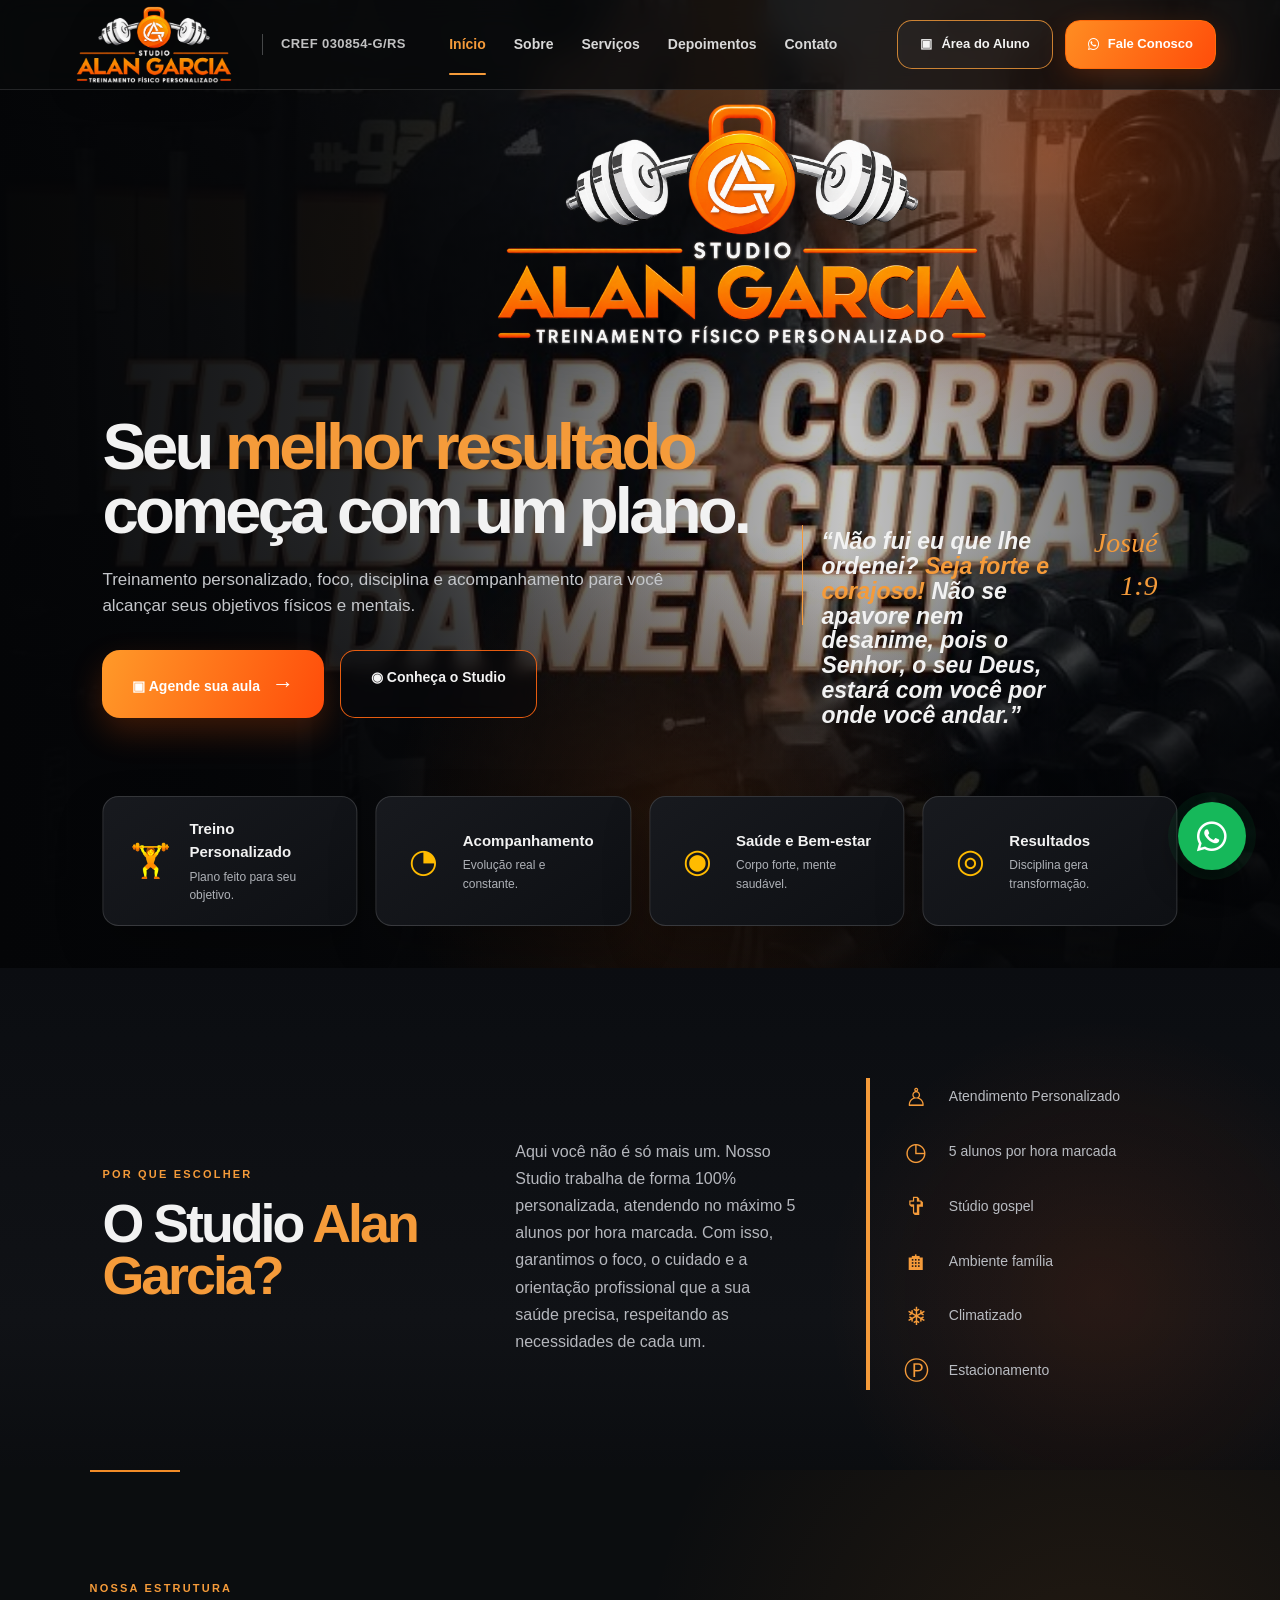
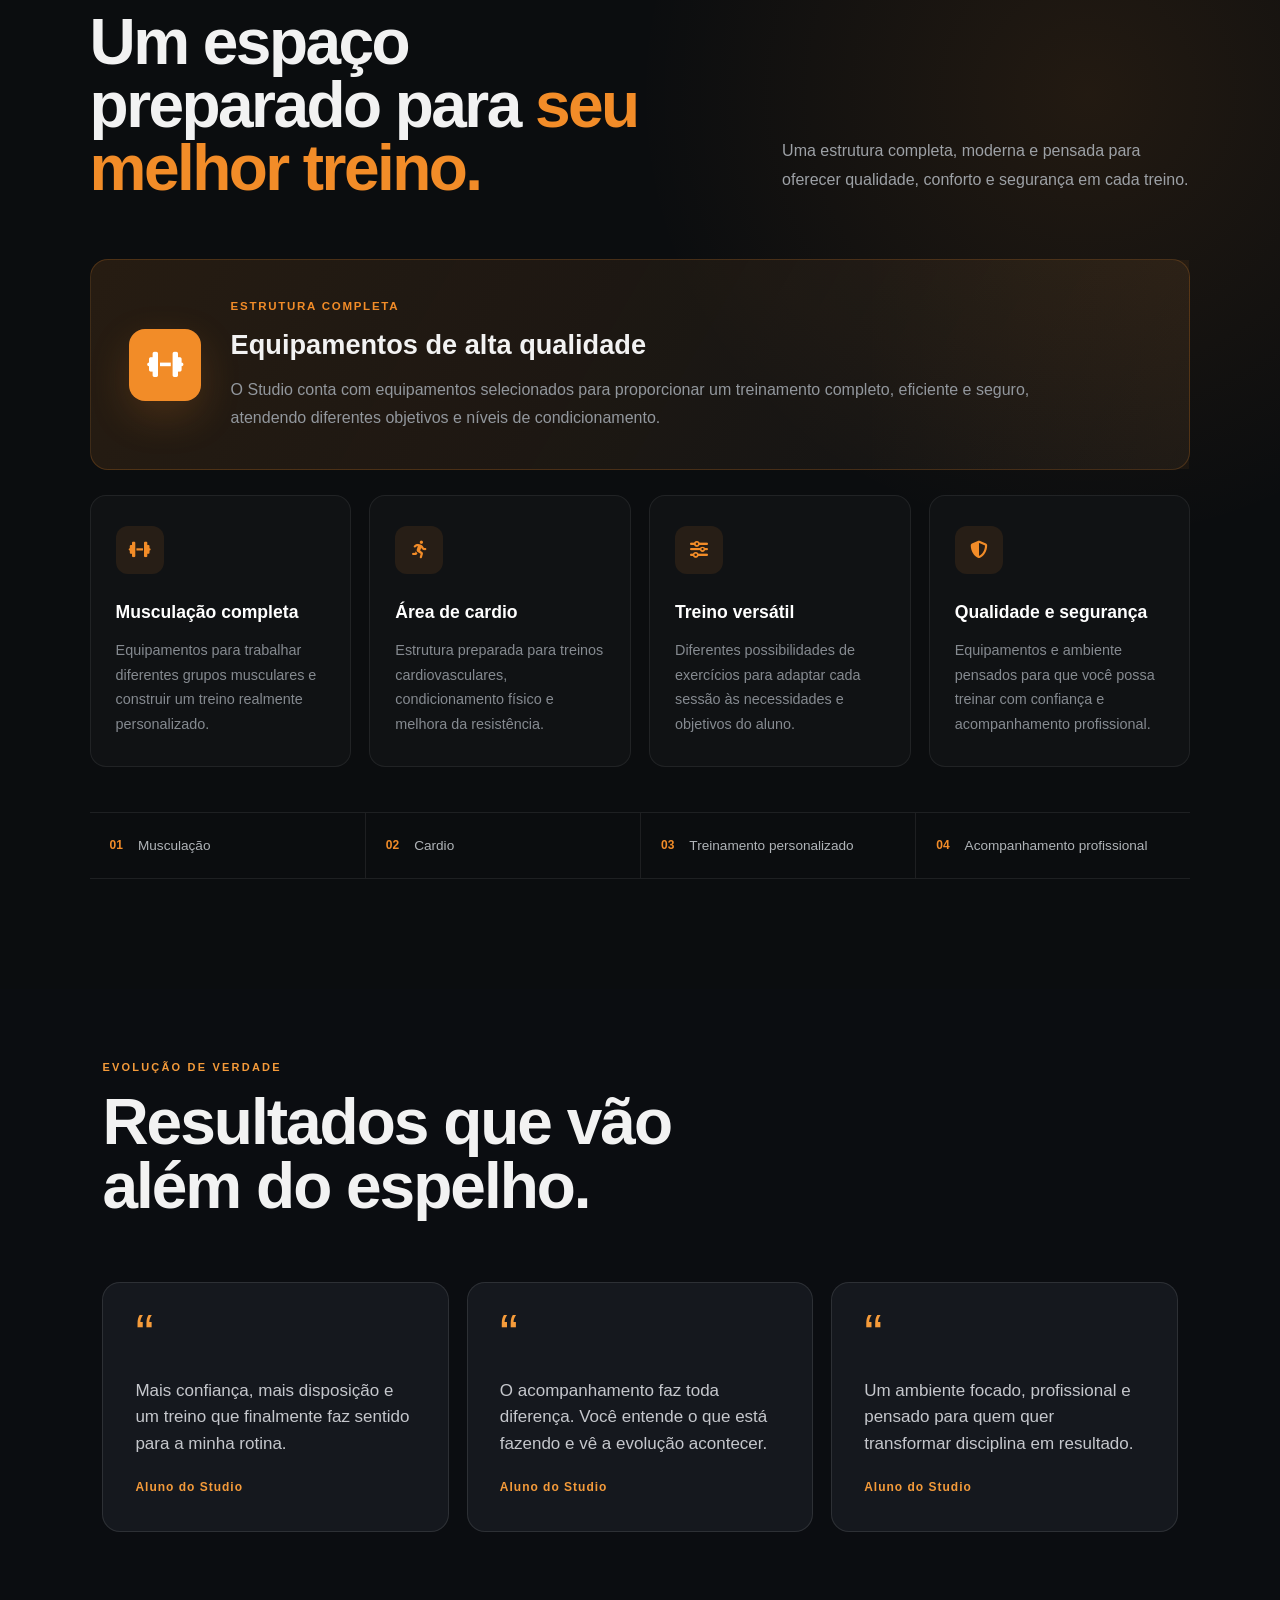
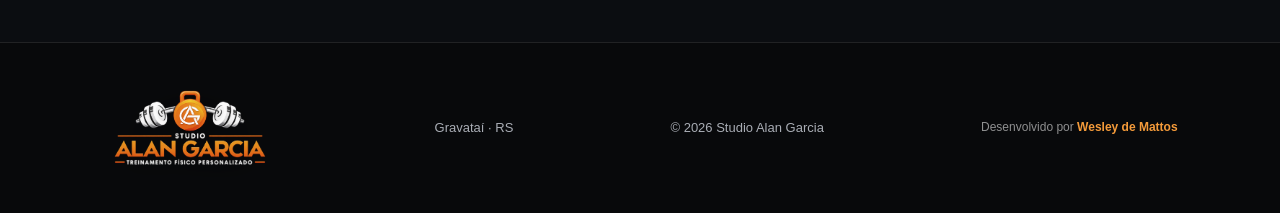
==== index.html @ 153e2fd6 "Adiciona SEO local ao Studio" ====
<!DOCTYPE html>
<html lang="pt-BR">
<head>
  <meta charset="UTF-8">
  <meta name="viewport" content="width=device-width, initial-scale=1.0">

  <meta name="theme-color" content="#090a0c">

  <title>Studio Alan Garcia | Treinamento Físico Personalizado em Gravataí</title>

  <meta name="description"
        content="Studio Alan Garcia em Gravataí, RS. Treinamento físico personalizado, acompanhamento individual e orientação para alcançar seus objetivos com segurança e qualidade.">

  <meta name="robots" content="index, follow">

  <meta name="author" content="Studio Alan Garcia">

  <meta name="keywords"
        content="Studio Alan Garcia, treinamento físico Gravataí, personal trainer Gravataí, academia Gravataí, treinamento personalizado, personal trainer RS">

  <link rel="canonical" href="https://www.studioalangarcia.com.br/">

  <link rel="icon" type="image/png" href="assets/logo-alan-garcia.png">

  <link rel="stylesheet" href="css/style.css">
  <link rel="stylesheet" href="https://cdnjs.cloudflare.com/ajax/libs/font-awesome/6.5.2/css/all.min.css">

  <!-- Open Graph -->
  <meta property="og:type" content="website">
  <meta property="og:title" content="Studio Alan Garcia | Treinamento Físico Personalizado">
  <meta property="og:description"
        content="Treinamento físico personalizado em Gravataí, RS. Conheça o Studio Alan Garcia.">
  <meta property="og:url" content="https://www.studioalangarcia.com.br/">
  <meta property="og:image" content="https://www.studioalangarcia.com.br/assets/logo-alan-garcia.png">
  <meta property="og:locale" content="pt_BR">


   <!-- SEO LOCAL / DADOS ESTRUTURADOS -->
  <script type="application/ld+json">
{
  "@context": "https://schema.org",
  "@type": "SportsActivityLocation",
  "name": "Studio Alan Garcia",
  "description": "Studio de treinamento físico personalizado em Gravataí, RS.",
  "url": "https://www.studioalangarcia.com.br/",
  "telephone": "+55 51 98013-5744",
  "logo": "https://www.studioalangarcia.com.br/assets/logo-alan-garcia.png",
  "image": "https://www.studioalangarcia.com.br/assets/logo-alan-garcia.png",
  "address": {
    "@type": "PostalAddress",
    "streetAddress": "Rua Júlio Bozano, 115",
    "addressLocality": "Gravataí",
    "addressRegion": "RS",
    "postalCode": "94055-030",
    "addressCountry": "BR"
  },
  "sameAs": [
    "https://www.instagram.com/studio_alangarcia/"
  ]
}
</script>

</head>


<body class="home-v4">
  <div class="page-transition"></div>

  <header class="site-header premium-header">
<div class="brand-area">
  <a href="index.html" class="brand brand-logo" data-link aria-label="Studio Alan Garcia">
    <img src="assets/logo-alan-garcia.png" alt="Studio Alan Garcia">
  </a>

  <span class="cref">CREF 030854-G/RS</span>
</div>

    <button class="menu-toggle" aria-label="Abrir menu">
      <span></span><span></span><span></span>
    </button>

    <nav class="main-nav premium-nav">
      <a class="active" href="index.html" data-link>Início</a>
      <a href="sobre.html" data-link>Sobre</a>
      <a href="servicos.html" data-link>Serviços</a>
      <a href="#depoimentos">Depoimentos</a>
      <a href="contato.html" data-link>Contato</a>
    </nav>

    <div class="header-actions">
      <a href="login.html" class="header-student" data-link><span>▣</span> Área do Aluno</a>
      <a
  href="https://wa.me/5551980135744?text=Ol%C3%A1%21%20Vim%20pelo%20site%2C%20gostaria%20de%20saber%20mais%20sobre%20o%20Studio%21"
  class="header-whatsapp"
  target="_blank"
  rel="noopener"
>
  <i class="fa-brands fa-whatsapp"></i>
  Fale Conosco
</a>
    </div>
  </header>

  <main>
    <section class="premium-hero">
      <div class="hero-photo"></div>
      <div class="hero-darkness"></div>
      <div class="hero-orange-glow"></div>

      <div class="hero-layout">
        <div class="hero-left reveal">
          <img class="hero-logo-large" src="assets/logo-alan-garcia.png" alt="Studio Alan Garcia">

          <h1>Seu <span>melhor resultado</span><br>começa com um plano.</h1>

          <p class="hero-description">
            Treinamento personalizado, foco, disciplina e acompanhamento
            para você alcançar seus objetivos físicos e mentais.
          </p>

          <div class="hero-actions premium-actions">
            <a href="contato.html" class="btn premium-primary" data-link>
              <span>▣</span> Agende sua aula <b>→</b>
            </a>
            <a href="servicos.html" class="btn premium-outline" data-link>
              <span>◉</span> Conheça o Studio
            </a>
          </div>
        </div>

      <aside class="hero-quote reveal">
  <div class="quote-line"></div>
  <p>
    “Não fui eu que lhe ordenei? <strong>Seja forte e corajoso!</strong> Não se apavore nem desanime, pois o Senhor, o seu Deus, estará com você por onde você andar.”
  </p>
  <span>Josué 1:9</span>
</aside>

      </div>

      <div class="hero-benefits">
        <article class="benefit-card reveal">
          <div class="benefit-icon">🏋</div>
          <div><h3>Treino Personalizado</h3><p>Plano feito para seu objetivo.</p></div>
        </article>
        <article class="benefit-card reveal">
          <div class="benefit-icon">◔</div>
          <div><h3>Acompanhamento</h3><p>Evolução real e constante.</p></div>
        </article>
        <article class="benefit-card reveal">
          <div class="benefit-icon">◉</div>
          <div><h3>Saúde e Bem-estar</h3><p>Corpo forte, mente saudável.</p></div>
        </article>
        <article class="benefit-card reveal">
          <div class="benefit-icon">◎</div>
          <div><h3>Resultados</h3><p>Disciplina gera transformação.</p></div>
        </article>
      </div>
    </section>

    <section class="why-v4">
      <div class="why-title reveal">
        <p class="eyebrow">POR QUE ESCOLHER</p>
        <h2>O Studio <span>Alan Garcia?</span></h2>
      </div>

      <div class="why-copy reveal">
        <p>Aqui você não é só mais um. Nosso Studio trabalha de forma 100% personalizada,
           atendendo no máximo 5 alunos por hora marcada. Com isso, garantimos o foco, o cuidado e a orientação profissional
           que a sua saúde precisa, respeitando as necessidades de cada um.</p>
      </div>

      <div class="why-list reveal">
        <div><span>♙</span><p>Atendimento Personalizado</p></div>
        <div><span>◷</span><p>5 alunos por hora marcada</p></div>
        <div><span>✞</span><p>Stúdio gospel</p></div>
        <div><span>🏠︎</span><p>Ambiente família</p></div>
        <div><span>❄</span><p>Climatizado</p></div>
         <div><span>Ⓟ </span><p>Estacionamento</p></div>
      </div>
    </section>


<section class="studio-structure">

  <div class="structure-heading reveal">
    <div>
      <p class="eyebrow">NOSSA ESTRUTURA</p>

      <h2>
        Um espaço preparado para
        <span>seu melhor treino.</span>
      </h2>
    </div>

    <p class="structure-intro">
      Uma estrutura completa, moderna e pensada para oferecer
      qualidade, conforto e segurança em cada treino.
    </p>
  </div>


  <div class="structure-content">

    <div class="structure-highlight reveal">

      <div class="structure-highlight-icon">
        <i class="fa-solid fa-dumbbell"></i>
      </div>

      <div>
        <p class="structure-label">
          ESTRUTURA COMPLETA
        </p>

        <h3>
          Equipamentos de alta qualidade
        </h3>

        <p>
          O Studio conta com equipamentos selecionados para
          proporcionar um treinamento completo, eficiente e
          seguro, atendendo diferentes objetivos e níveis de
          condicionamento.
        </p>
      </div>

    </div>


    <div class="structure-grid">

      <article class="structure-card reveal">

        <div class="structure-card-icon">
          <i class="fa-solid fa-dumbbell"></i>
        </div>

        <h3>Musculação completa</h3>

        <p>
          Equipamentos para trabalhar diferentes grupos
          musculares e construir um treino realmente
          personalizado.
        </p>

      </article>


      <article class="structure-card reveal">

        <div class="structure-card-icon">
          <i class="fa-solid fa-person-running"></i>
        </div>

        <h3>Área de cardio</h3>

        <p>
          Estrutura preparada para treinos cardiovasculares,
          condicionamento físico e melhora da resistência.
        </p>

      </article>


      <article class="structure-card reveal">

        <div class="structure-card-icon">
          <i class="fa-solid fa-sliders"></i>
        </div>

        <h3>Treino versátil</h3>

        <p>
          Diferentes possibilidades de exercícios para adaptar
          cada sessão às necessidades e objetivos do aluno.
        </p>

      </article>


      <article class="structure-card reveal">

        <div class="structure-card-icon">
          <i class="fa-solid fa-shield-halved"></i>
        </div>

        <h3>Qualidade e segurança</h3>

        <p>
          Equipamentos e ambiente pensados para que você possa
          treinar com confiança e acompanhamento profissional.
        </p>

      </article>

    </div>

  </div>


  <div class="structure-bottom reveal">

    <div>
      <span class="structure-bottom-number">01</span>
      <span>Musculação</span>
    </div>

    <div>
      <span class="structure-bottom-number">02</span>
      <span>Cardio</span>
    </div>

    <div>
      <span class="structure-bottom-number">03</span>
      <span>Treinamento personalizado</span>
    </div>

    <div>
      <span class="structure-bottom-number">04</span>
      <span>Acompanhamento profissional</span>
    </div>

  </div>

</section>




    <section id="depoimentos" class="v4-depoimentos">
      <div class="section-heading reveal">
        <div>
          <p class="eyebrow">EVOLUÇÃO DE VERDADE</p>
          <h2>Resultados que vão além do espelho.</h2>
        </div>
      </div>
      <div class="testimonial-grid">
        <article class="testimonial reveal">
          <span>“</span>
          <p>Mais confiança, mais disposição e um treino que finalmente faz sentido para a minha rotina.</p>
          <b>Aluno do Studio</b>
        </article>
        <article class="testimonial reveal">
          <span>“</span>
          <p>O acompanhamento faz toda diferença. Você entende o que está fazendo e vê a evolução acontecer.</p>
          <b>Aluno do Studio</b>
        </article>
        <article class="testimonial reveal">
          <span>“</span>
          <p>Um ambiente focado, profissional e pensado para quem quer transformar disciplina em resultado.</p>
          <b>Aluno do Studio</b>
        </article>
      </div>
    </section>
  </main>

<a
  class="floating-whatsapp"
  href="https://wa.me/5551980135744?text=Ol%C3%A1%21%20Vim%20pelo%20site%2C%20gostaria%20de%20saber%20mais%20sobre%20o%20Studio%21"
  target="_blank"
  rel="noopener"
  aria-label="Falar pelo WhatsApp"
>
  <i class="fa-brands fa-whatsapp"></i>
</a>

<footer>
  <div class="brand footer-brand brand-logo">
    <img src="assets/logo-alan-garcia.png" alt="Studio Alan Garcia">
  </div>

  <p>Gravataí · RS</p>

  <p>
    © <span id="year"></span> Studio Alan Garcia
  </p>

  <p class="developer-credit">
    Desenvolvido por
    <a href="https://wa.me/5551999769166"
       target="_blank"
       rel="noopener">
      Wesley de Mattos
    </a>
  </p>
</footer>

  <script src="js/main.js"></script>
</body>
</html>
---- css/style.css ----
:root {
  --bg: #111318;
  --bg-soft: #191c22;
  --panel: #20242c;
  --panel-2: #282d36;
  --text: #f2f2f2;
  --muted: #a9adb5;
  --orange: #f59b3a;
  --orange-dark: #b95d1e;
  --line: rgba(255, 255, 255, 0.10);
  --success: #82c99a;
}


/* ============================================================
   RESET / BASE
   ============================================================ */

* {
  box-sizing: border-box;
}

html {
  scroll-behavior: smooth;
}

body {
  margin: 0;
  background: var(--bg);
  color: var(--text);
  font-family: Arial, Helvetica, sans-serif;
  line-height: 1.55;
  overflow-x: hidden;
}


/* ============================================================
   TRANSIÇÃO DE PÁGINA
   ============================================================ */

.page-transition {
  position: fixed;
  inset: 0;
  background: var(--orange);
  transform: scaleX(0);
  transform-origin: right;
  z-index: 999;
  pointer-events: none;
  transition: transform 0.32s ease;
}

.page-transition.is-leaving {
  transform: scaleX(1);
  transform-origin: left;
}


/* ============================================================
   HEADER
   ============================================================ */

.site-header {
  height: 86px;
  padding: 0 clamp(22px, 5vw, 80px);
  display: flex;
  align-items: center;
  justify-content: space-between;
  border-bottom: 1px solid var(--line);
  background: rgba(17, 19, 24, 0.82);
  backdrop-filter: blur(14px);
  position: sticky;
  top: 0;
  z-index: 50;
}

.brand {
  display: flex;
  align-items: center;
  gap: 11px;
  color: var(--text);
  text-decoration: none;
}

.brand-mark {
  width: 45px;
  height: 45px;
  border: 2px solid var(--orange);
  border-radius: 50%;
  display: grid;
  place-items: center;
  color: var(--orange);
  font-weight: 900;
  font-size: 15px;
  box-shadow: 0 0 0 5px rgba(245, 155, 58, 0.06);
}

.brand b {
  display: block;
  letter-spacing: 1.5px;
  font-size: 15px;
}

.brand small {
  display: block;
  color: var(--muted);
  font-size: 8px;
  letter-spacing: 1.4px;
  margin-top: 2px;
}


/* ============================================================
   NAVEGAÇÃO
   ============================================================ */

.main-nav {
  display: flex;
  align-items: center;
  gap: 28px;
}

.main-nav a {
  color: var(--muted);
  text-decoration: none;
  font-size: 14px;
  transition: 0.25s;
}

.main-nav a:hover,
.main-nav a.active {
  color: var(--text);
}

.main-nav .nav-login {
  border: 1px solid var(--orange);
  color: var(--orange);
  padding: 10px 16px;
  border-radius: 999px;
}

.menu-toggle {
  display: none;
  background: none;
  border: 0;
  color: white;
}


/* ============================================================
   HERO — VERSÃO BASE
   ============================================================ */

.hero {
  min-height: calc(100vh - 86px);
  padding: clamp(50px, 9vw, 120px) clamp(22px, 8vw, 130px);
  display: grid;
  grid-template-columns: 1.05fr 0.95fr;
  gap: 60px;
  align-items: center;
  position: relative;
  overflow: hidden;
}

.hero-glow {
  position: absolute;
  width: 500px;
  height: 500px;
  border-radius: 50%;
  background: radial-gradient(
    circle,
    rgba(245, 155, 58, 0.18),
    transparent 68%
  );
  right: -130px;
  top: -100px;
}

.eyebrow {
  color: var(--orange);
  font-size: 11px;
  font-weight: 800;
  letter-spacing: 2.2px;
  margin: 0 0 14px;
}

.hero h1,
.page-hero h1,
.contact-layout h1 {
  font-size: clamp(50px, 8vw, 110px);
  line-height: 0.9;
  letter-spacing: -3px;
  margin: 0;
  font-weight: 900;
}

.hero h1 span,
.page-hero h1 span,
.contact-layout h1 span {
  color: var(--orange);
}

.hero-text {
  max-width: 520px;
  color: var(--muted);
  font-size: 18px;
  margin: 28px 0;
}

.hero-actions {
  display: flex;
  gap: 12px;
  flex-wrap: wrap;
}


/* ============================================================
   BOTÕES
   ============================================================ */

.btn {
  border: 1px solid var(--line);
  background: transparent;
  color: var(--text);
  padding: 14px 22px;
  border-radius: 8px;
  text-decoration: none;
  cursor: pointer;
  font-weight: 800;
  font-size: 14px;
  transition: 0.25s;
}

.btn:hover {
  transform: translateY(-3px);
}

.btn-primary {
  background: var(--orange);
  border-color: var(--orange);
  color: #151515;
}

.btn-ghost:hover {
  border-color: var(--orange);
  color: var(--orange);
}

.btn-small {
  padding: 8px 13px;
  font-size: 12px;
}


/* ============================================================
   CARD DO ATLETA
   ============================================================ */

.athlete-card {
  height: 560px;
  max-width: 500px;
  margin: auto;
  background: linear-gradient(145deg, #2b3038, #171a20);
  border: 1px solid var(--line);
  border-radius: 28px;
  position: relative;
  overflow: hidden;
  box-shadow: 0 30px 70px rgba(0, 0, 0, 0.35);
}

.athlete-card:before {
  content: "";
  position: absolute;
  inset: 15% 10%;
  border: 1px solid rgba(245, 155, 58, 0.25);
  border-radius: 50%;
  transform: rotate(-25deg);
}

.athlete-silhouette {
  position: absolute;
  inset: 0;
  display: grid;
  place-items: center;
  font-size: clamp(110px, 16vw, 210px);
  font-weight: 900;
  color: rgba(245, 155, 58, 0.12);
  letter-spacing: -18px;
}

.weight {
  position: absolute;
  width: 210px;
  height: 22px;
  background: var(--orange);
  border-radius: 20px;
  box-shadow:
    0 0 0 13px #30353e,
    0 0 0 32px #252a31;
}

.weight-1 {
  left: -40px;
  top: 27%;
  transform: rotate(18deg);
}

.weight-2 {
  right: -50px;
  bottom: 22%;
  transform: rotate(-28deg);
}

.visual-caption {
  position: absolute;
  left: 32px;
  bottom: 28px;
  font-weight: 900;
  font-size: 40px;
  line-height: 0.9;
  letter-spacing: -1px;
}

.visual-caption span {
  color: var(--orange);
}


/* ============================================================
   ESTATÍSTICAS
   ============================================================ */

.stats-section {
  display: grid;
  grid-template-columns: repeat(3, 1fr);
  border-top: 1px solid var(--line);
  border-bottom: 1px solid var(--line);
}

.stat {
  padding: 40px;
  text-align: center;
  border-right: 1px solid var(--line);
}

.stat:last-child {
  border: 0;
}

.stat strong {
  display: block;
  color: var(--orange);
  font-size: 38px;
}

.stat span {
  color: var(--muted);
  font-size: 13px;
}


/* ============================================================
   SEÇÕES
   ============================================================ */

.section {
  padding: clamp(70px, 10vw, 130px) clamp(22px, 8vw, 130px);
}

.split-section {
  display: grid;
  grid-template-columns: 1fr 1fr;
  gap: clamp(40px, 9vw, 140px);
  align-items: center;
}

.section-copy h2,
.section-heading h2,
.cta-section h2 {
  font-size: clamp(34px, 5vw, 68px);
  line-height: 1;
  margin: 0 0 22px;
  letter-spacing: -2px;
}

.section-copy > p:not(.eyebrow) {
  color: var(--muted);
  max-width: 620px;
  font-size: 17px;
}

.text-link {
  color: var(--orange);
  font-weight: 800;
  text-decoration: none;
  display: inline-block;
  margin-top: 15px;
}

.text-link span {
  margin-left: 7px;
  transition: 0.2s;
}

.text-link:hover span {
  margin-left: 14px;
}


/* ============================================================
   QUOTE CARD
   ============================================================ */

.quote-card {
  padding: 60px;
  background: var(--panel);
  border-radius: 22px;
  border: 1px solid var(--line);
}

.quote-icon {
  font-size: 80px;
  color: var(--orange);
  line-height: 0.5;
}

.quote-card p {
  font-size: clamp(25px, 3vw, 42px);
  line-height: 1.08;
  margin: 25px 0;
}

.quote-card small {
  color: var(--orange);
  letter-spacing: 1.5px;
}


/* ============================================================
   SERVIÇOS / VALORES
   ============================================================ */

.section-heading {
  display: flex;
  justify-content: space-between;
  gap: 25px;
  align-items: end;
  margin-bottom: 42px;
}

.service-grid,
.value-grid {
  display: grid;
  grid-template-columns: repeat(3, 1fr);
  gap: 16px;
}

.service-card,
.value {
  background: var(--panel);
  padding: 32px;
  border: 1px solid var(--line);
  border-radius: 16px;
  min-height: 250px;
  transition: 0.3s;
}

.service-card:hover {
  transform: translateY(-8px);
  border-color: rgba(245, 155, 58, 0.55);
}

.service-card span,
.value b {
  color: var(--orange);
  font-weight: 900;
}

.service-card h3,
.value h3 {
  font-size: 24px;
  margin: 50px 0 10px;
}

.service-card p,
.value p {
  color: var(--muted);
}


/* ============================================================
   CTA
   ============================================================ */

.cta-section {
  padding: 100px 20px;
  text-align: center;
  background: linear-gradient(130deg, #242933, #15171c);
}

.cta-section .btn {
  margin-top: 12px;
}


/* ============================================================
   FOOTER
   ============================================================ */

footer {
  padding: 45px clamp(22px, 8vw, 130px);
  border-top: 1px solid var(--line);
  display: flex;
  justify-content: space-between;
  align-items: center;
  gap: 25px;
  color: var(--muted);
  font-size: 13px;
}

.footer-brand {
  filter: grayscale(0.2);
}


/* ============================================================
   PÁGINAS INTERNAS
   ============================================================ */

.page-main {
  min-height: 80vh;
}

.page-hero {
  padding: 100px clamp(22px, 8vw, 130px) 55px;
}

.page-hero h1 {
  max-width: 1000px;
}

.portrait-placeholder {
  height: 520px;
  border-radius: 25px;
  background:
    radial-gradient(circle at 50% 30%, #535861, transparent 34%),
    linear-gradient(145deg, #292e37, #181b21);
  display: grid;
  place-items: center;
  border: 1px solid var(--line);
}

.portrait-inner {
  width: 240px;
  height: 240px;
  border: 2px solid var(--orange);
  border-radius: 50%;
  display: grid;
  place-items: center;
  color: var(--orange);
  font-size: 70px;
  font-weight: 900;
}

.value-grid {
  margin-top: 30px;
}

.full-services {
  padding-top: 30px;
}

.service-row {
  display: grid;
  grid-template-columns: 100px 1fr 40px;
  gap: 30px;
  padding: 34px 0;
  border-top: 1px solid var(--line);
  align-items: center;
}

.service-row:last-child {
  border-bottom: 1px solid var(--line);
}

.service-number {
  font-size: 28px;
  color: var(--orange);
  font-weight: 900;
}

.service-row h2 {
  margin: 0;
  font-size: 30px;
}

.service-row p {
  color: var(--muted);
  margin-bottom: 0;
}

.arrow {
  font-size: 28px;
  color: var(--orange);
}


/* ============================================================
   CONTATO
   ============================================================ */

.contact-layout {
  display: grid;
  grid-template-columns: 1fr 1fr;
  gap: 70px;
  align-items: start;
}

.contact-list {
  margin-top: 45px;
}

.contact-list div {
  padding: 18px 0;
  border-bottom: 1px solid var(--line);
}

.contact-list b {
  display: block;
  color: var(--orange);
  font-size: 12px;
  text-transform: uppercase;
  letter-spacing: 1.4px;
}

.contact-list span {
  color: var(--muted);
}


/* ============================================================
   FORMULÁRIOS
   ============================================================ */

.contact-form,
.login-form,
.appointment-form {
  background: var(--panel);
  border: 1px solid var(--line);
  border-radius: 18px;
  padding: 30px;
}

.contact-form label,
.login-form label,
.appointment-form label {
  display: block;
  font-size: 12px;
  color: var(--muted);
  margin-bottom: 17px;
}

.contact-form input,
.contact-form select,
.contact-form textarea,
.login-form input,
.appointment-form input,
.appointment-form select {
  display: block;
  width: 100%;
  margin-top: 7px;
  background: #15181e;
  border: 1px solid #353b45;
  color: var(--text);
  padding: 13px;
  border-radius: 8px;
  outline: none;
  font: inherit;
}

.contact-form input:focus,
.contact-form select:focus,
.contact-form textarea:focus,
.login-form input:focus,
.appointment-form input:focus,
.appointment-form select:focus {
  border-color: var(--orange);
}

.form-message {
  color: var(--success);
  font-size: 13px;
}


/* ============================================================
   ANIMAÇÕES
   ============================================================ */

.reveal {
  opacity: 0;
  transform: translateY(25px);
  transition:
    opacity 0.7s ease,
    transform 0.7s ease;
}

.reveal.is-visible {
  opacity: 1;
  transform: none;
}


/* ============================================================
   LOGIN
   ============================================================ */

.login-body {
  min-height: 100vh;
  background: var(--bg);
}

.login-shell {
  min-height: 100vh;
  display: grid;
  grid-template-columns: 1fr 1fr;
}

.login-brand-panel {
  padding: 60px clamp(30px, 7vw, 110px);
  background:
    radial-gradient(circle at 70% 30%, rgba(245, 155, 58, 0.16), transparent 35%),
    linear-gradient(145deg, #1d2128, #101216);
  display: flex;
  flex-direction: column;
  justify-content: space-between;
  border-right: 1px solid var(--line);
}

.login-brand-panel h1 {
  font-size: clamp(54px, 8vw, 100px);
  line-height: 0.9;
  margin: 0;
}

.login-brand-panel h1 span {
  color: var(--orange);
}

.login-brand-panel > div:last-child p:last-child {
  max-width: 420px;
  color: var(--muted);
  font-size: 17px;
}

.login-panel {
  padding: clamp(35px, 8vw, 110px);
  display: flex;
  align-items: center;
  justify-content: center;
}

.login-panel > div {
  width: min(100%, 720px);
}

.login-panel h2 {
  font-size: 48px;
  margin: 0 0 25px;
}

.demo-note {
  margin-top: 16px;
  color: var(--muted);
  font-size: 12px;
  padding: 15px;
  border-left: 2px solid var(--orange);
  background: #191c22;
}


/* ============================================================
   AGENDA
   ============================================================ */

.agenda-top {
  display: flex;
  justify-content: space-between;
  align-items: center;
}

.firebase-status {
  font-size: 12px;
  color: var(--muted);
  padding: 12px 0 20px;
  border-bottom: 1px solid var(--line);
  margin-bottom: 20px;
}

.appointment-form {
  display: grid;
  grid-template-columns: 1fr 1fr;
  gap: 0 15px;
  padding: 20px;
}

.appointment-form .full {
  grid-column: 1 / -1;
}

.agenda-toolbar {
  display: flex;
  justify-content: space-between;
  align-items: center;
  margin: 30px 0 12px;
}

.agenda-toolbar h3 {
  margin: 0;
}

.text-button {
  border: 0;
  background: none;
  color: var(--orange);
  cursor: pointer;
}

.appointment-list {
  display: grid;
  gap: 10px;
}

.appointment-card {
  display: grid;
  grid-template-columns: 120px 1fr 40px;
  gap: 15px;
  align-items: center;
  padding: 16px;
  background: var(--panel);
  border: 1px solid var(--line);
  border-radius: 12px;
}

.appointment-date b {
  display: block;
}

.appointment-date span {
  color: var(--orange);
  font-weight: 800;
}

.appointment-info h4 {
  margin: 0;
}

.appointment-info p,
.appointment-info small {
  margin: 3px 0;
  color: var(--muted);
}

.delete-appointment {
  border: 0;
  background: #302126;
  color: #ff9a9a;
  width: 34px;
  height: 34px;
  border-radius: 50%;
  font-size: 24px;
  cursor: pointer;
}

.empty-state {
  padding: 35px;
  text-align: center;
  color: var(--muted);
  border: 1px dashed var(--line);
  border-radius: 12px;
}


/* ============================================================
   RESPONSIVIDADE — BASE
   ============================================================ */

@media (max-width: 850px) {

  .site-header {
    height: 74px;
  }

  .menu-toggle {
    display: flex;
    flex-direction: column;
    gap: 5px;
  }

  .menu-toggle span {
    width: 25px;
    height: 2px;
    background: white;
  }

  .main-nav {
    display: none;
    position: absolute;
    left: 0;
    right: 0;
    top: 74px;
    padding: 25px;
    background: #15181e;
    flex-direction: column;
    align-items: flex-start;
    border-bottom: 1px solid var(--line);
  }

  .main-nav.open {
    display: flex;
  }

  .hero,
  .split-section,
  .contact-layout,
  .login-shell {
    grid-template-columns: 1fr;
  }

  .hero {
    min-height: auto;
  }

  .hero-visual {
    display: none;
  }

  .stats-section {
    grid-template-columns: 1fr;
  }

  .stat {
    border-right: 0;
    border-bottom: 1px solid var(--line);
  }

  .stat:last-child {
    border-bottom: 0;
  }

  .service-grid,
  .value-grid {
    grid-template-columns: 1fr;
  }

  .section-heading {
    align-items: flex-start;
    flex-direction: column;
  }

  .portrait-placeholder {
    height: 360px;
  }

  .service-row {
    grid-template-columns: 60px 1fr 25px;
  }

  .service-row h2 {
    font-size: 23px;
  }

  .login-brand-panel {
    min-height: 42vh;
    border-right: 0;
    border-bottom: 1px solid var(--line);
  }

  .login-panel {
    padding: 45px 22px;
  }

  .appointment-card {
    grid-template-columns: 90px 1fr 35px;
  }

  .appointment-form {
    grid-template-columns: 1fr;
  }

  .appointment-form .full {
    grid-column: auto;
  }

  footer {
    flex-direction: column;
    align-items: flex-start;
  }

  .page-hero {
    padding-top: 70px;
  }
}


/* ============================================================
   LOGO OFICIAL — STUDIO ALAN GARCIA
   ============================================================ */

.brand-logo {
  display: flex;
  align-items: center;
}

.brand-logo img {
  display: block;
  width: 190px;
  max-height: 68px;
  object-fit: contain;
  filter: drop-shadow(0 8px 16px rgba(0, 0, 0, 0.28));
  transition:
    transform 0.25s ease,
    filter 0.25s ease;
}

.brand-logo:hover img {
  transform: scale(1.03);
  filter: drop-shadow(0 10px 20px rgba(245, 155, 58, 0.18));
}

.footer-brand img {
  width: 175px;
  max-height: 80px;
}

.login-logo img {
  width: min(310px, 75vw);
  max-height: 170px;
}

@media (max-width: 850px) {

  .brand-logo img {
    width: 155px;
    max-height: 56px;
  }

  .footer-brand img {
    width: 165px;
  }

  .login-logo img {
    width: min(250px, 75vw);
  }
}


/* ============================================================
   VERSÃO 3 — LOGO EM DESTAQUE NA PÁGINA INICIAL
   ============================================================ */

.hero-official-logo {
  width: min(340px, 78vw);
  margin: 0 0 22px;
  padding: 12px 0;
}

.hero-official-logo img {
  display: block;
  width: 100%;
  height: auto;
  object-fit: contain;
  filter: drop-shadow(0 14px 28px rgba(0, 0, 0, 0.34));
}

.athlete-silhouette {
  padding: 60px;
}

.athlete-silhouette img {
  width: 100%;
  max-width: 390px;
  height: auto;
  object-fit: contain;
  opacity: 0.92;
  filter: drop-shadow(0 18px 30px rgba(0, 0, 0, 0.35));
}

@media (max-width: 850px) {

  .hero-official-logo {
    width: min(280px, 82vw);
    margin-bottom: 18px;
  }
}


/* ============================================================
   VERSÃO 4 — HOME PREMIUM
   ============================================================ */

.home-v4 {
  background: #08090b;
}


/* ============================================================
   HEADER PREMIUM
   ============================================================ */

.premium-header {
  height: 90px;
  position: absolute;
  inset: 0 0 auto 0;
  z-index: 30;
  background: rgba(8, 9, 11, 0.78);
  border-bottom: 1px solid rgba(255, 255, 255, 0.12);
}

.premium-header .brand-logo img {
  width: 180px;
  max-height: 82px;
}

.premium-nav {
  margin-left: auto;
  margin-right: 60px;
}

.premium-nav a {
  color: #d8d8d8;
  font-weight: 700;
}

.premium-nav a.active {
  color: var(--orange);
  position: relative;
}

.premium-nav a.active:after {
  content: "";
  position: absolute;
  height: 2px;
  background: var(--orange);
  left: 0;
  right: 0;
  bottom: -20px;
  border-radius: 4px;
}

.header-actions {
  display: flex;
  gap: 12px;
  align-items: center;
}

.header-student,
.header-whatsapp {
  text-decoration: none;
  border-radius: 15px;
  padding: 13px 22px;
  font-size: 13px;
  font-weight: 800;
  display: flex;
  gap: 9px;
  align-items: center;
  white-space: nowrap;
  transition: 0.25s;
}

.header-student {
  color: #f3f3f3;
  border: 1px solid rgba(245, 155, 58, 0.8);
  background: rgba(255, 255, 255, 0.03);
}

.header-whatsapp {
  color: white;
  border: 1px solid #ff6a0a;
  background: linear-gradient(120deg, #ff8d22, #ff4d0a);
  box-shadow: 0 8px 28px rgba(255, 90, 10, 0.2);
}

.header-student:hover,
.header-whatsapp:hover {
  transform: translateY(-2px);
  filter: brightness(1.08);
}


/* ============================================================
   HERO PREMIUM
   ============================================================ */

.premium-hero {
  min-height: 840px;
  position: relative;
  overflow: hidden;
  padding: 150px clamp(40px, 8vw, 125px) 165px;
  display: flex;
  align-items: center;
}

.hero-photo {
  position: absolute;
  inset: 0;
  background-image: url("../assets/hero-studio.jpg");
  background-size: cover;
  background-position: center 48%;
  transform: scale(1.04);
  filter: saturate(0.88) contrast(1.06);
}

.hero-darkness {
  position: absolute;
  inset: 0;
  background:
    linear-gradient(
      90deg,
      rgba(4, 5, 7, 0.97) 0%,
      rgba(6, 7, 9, 0.88) 28%,
      rgba(8, 8, 9, 0.24) 66%,
      rgba(3, 4, 6, 0.72) 100%
    ),
    linear-gradient(
      0deg,
      rgba(5, 6, 8, 0.92),
      transparent 45%
    );
}

.hero-orange-glow {
  position: absolute;
  inset: 0;
  background:
    radial-gradient(
      circle at 82% 16%,
      rgba(255, 92, 10, 0.36),
      transparent 23%
    ),
    radial-gradient(
      circle at 54% 85%,
      rgba(255, 112, 18, 0.12),
      transparent 28%
    );
}

.hero-layout {
  position: relative;
  z-index: 2;
  width: 100%;
  max-width: 1450px;
  margin: 0 auto;
  display: grid;
  grid-template-columns: minmax(480px, 700px) 1fr;
  align-items: center;
}

.hero-left {
  max-width: 670px;
}

.hero-logo-large {
  width: min(590px, 72vw);
  max-height: 300px;
  object-fit: contain;
  object-position: left center;
  margin: -18px 0 8px;
  filter: drop-shadow(0 18px 35px rgba(0, 0, 0, 0.55));
}

.hero-left h1 {
  margin: 0;
  font-size: clamp(52px, 5.1vw, 82px);
  line-height: 0.98;
  letter-spacing: -3.8px;
  max-width: 760px;
  font-weight: 900;
}

.hero-left h1 span {
  color: var(--orange);
}

.hero-description {
  color: #c4c6ca;
  font-size: 17px;
  line-height: 1.55;
  max-width: 600px;
  margin: 24px 0 30px;
}


/* ============================================================
   AÇÕES DO HERO
   ============================================================ */

.premium-actions {
  gap: 16px;
}

.premium-primary {
  background: linear-gradient(110deg, #ff9a29, #ff4c0a);
  border: 0;
  color: white;
  padding: 17px 30px;
  border-radius: 18px;
  box-shadow: 0 14px 32px rgba(255, 92, 10, 0.22);
}

.premium-primary b {
  font-size: 22px;
  margin-left: 8px;
}

.premium-outline {
  padding: 16px 30px;
  border: 1px solid rgba(255, 102, 18, 0.9);
  border-radius: 15px;
  background: rgba(8, 9, 12, 0.4);
  backdrop-filter: blur(8px);
}

.premium-outline:hover {
  background: rgba(255, 102, 18, 0.12);
}


/* ============================================================
   CITAÇÃO DO HERO
   ============================================================ */

.hero-quote {
  justify-self: end;
  align-self: end;
  display: flex;
  gap: 18px;
  align-items: flex-start;
  margin: 120px 20px 0 0;
  color: #f2f2f2;
}

.quote-line {
  width: 7px;
  height: 100px;
  background: var(--orange);
  margin-top: 4px;
}

.hero-quote p {
  font-size: 23px;
  line-height: 1.08;
  margin: 8px 0 10px;
  font-style: italic;
  font-weight: 700;
}

.hero-quote p strong {
  color: var(--orange);
}

.hero-quote span {
  display: block;
  color: var(--orange);
  font-size: 28px;
  font-style: italic;
  font-family: cursive;
  text-align: right;
}


/* ============================================================
   BENEFÍCIOS
   ============================================================ */

.hero-benefits {
  position: absolute;
  z-index: 4;
  left: 50%;
  bottom: 0;
  transform: translate(-50%, 50%);
  width: min(1280px, 84vw);
  display: grid;
  grid-template-columns: repeat(4, 1fr);
  gap: 18px;
}

.benefit-card {
  min-height: 102px;
  display: flex;
  align-items: center;
  gap: 18px;
  padding: 20px 26px;
  background: linear-gradient(
    145deg,
    rgba(24, 26, 31, 0.98),
    rgba(14, 16, 20, 0.98)
  );
  border: 1px solid rgba(255, 255, 255, 0.14);
  border-radius: 16px;
  box-shadow: 0 20px 45px rgba(0, 0, 0, 0.28);
}

.benefit-card:hover {
  transform: translateY(-5px);
  border-color: rgba(255, 126, 36, 0.6);
}

.benefit-icon {
  font-size: 33px;
  color: var(--orange);
  min-width: 42px;
  text-align: center;
  filter: grayscale(1) sepia(1) saturate(8);
}

.benefit-card h3 {
  margin: 0 0 4px;
  font-size: 15px;
}

.benefit-card p {
  margin: 0;
  color: #aeb1b7;
  font-size: 12px;
}


/* ============================================================
   POR QUE ESCOLHER — V4
   ============================================================ */

.why-v4 {
  padding: 145px clamp(40px, 8vw, 125px) 80px;
  display: grid;
  grid-template-columns: 1.1fr 0.9fr 1fr;
  gap: 70px;
  align-items: center;
  background:
    radial-gradient(
      circle at 86% 65%,
      rgba(255, 90, 12, 0.10),
      transparent 24%
    ),
    linear-gradient(
      180deg,
      #0b0d11,
      #101216 70%,
      #0b0d10
    );
}

.why-title h2 {
  font-size: clamp(42px, 4.2vw, 72px);
  line-height: 0.98;
  margin: 0;
  letter-spacing: -3px;
}

.why-title h2 span {
  color: var(--orange);
}

.why-copy {
  padding-top: 25px;
}

.why-copy p {
  margin: 0;
  color: #b5b7bd;
  font-size: 16px;
  line-height: 1.7;
}

.why-list {
  border-left: 4px solid var(--orange);
  padding-left: 34px;
  display: grid;
  gap: 16px;
}

.why-list div {
  display: flex;
  align-items: center;
  gap: 20px;
  color: #b9bcc2;
}

.why-list span {
  color: var(--orange);
  font-size: 25px;
  width: 25px;
  text-align: center;
}

.why-list p {
  margin: 0;
  font-size: 14px;
}


/* ============================================================
   DEPOIMENTOS
   ============================================================ */

.v4-depoimentos {
  padding: 70px clamp(40px, 8vw, 125px) 110px;
  background: #0b0d11;
}

.v4-depoimentos .section-heading h2 {
  max-width: 700px;
}

.testimonial-grid {
  display: grid;
  grid-template-columns: repeat(3, 1fr);
  gap: 18px;
}

.testimonial {
  padding: 32px;
  background: #15181e;
  border: 1px solid rgba(255, 255, 255, 0.10);
  border-radius: 18px;
  transition: 0.3s;
}

.testimonial:hover {
  transform: translateY(-6px);
  border-color: rgba(245, 155, 58, 0.55);
}

.testimonial > span {
  color: var(--orange);
  font-size: 55px;
  line-height: 0.7;
}

.testimonial p {
  color: #c5c7cc;
  font-size: 17px;
  line-height: 1.55;
}

.testimonial b {
  color: var(--orange);
  font-size: 12px;
  letter-spacing: 1px;
}


/* ============================================================
   WHATSAPP FLUTUANTE
   ============================================================ */

.floating-whatsapp {
  position: fixed;
  right: 34px;
  bottom: 30px;
  z-index: 80;
  width: 68px;
  height: 68px;
  border-radius: 50%;
  display: grid;
  place-items: center;
  text-decoration: none;
  font-size: 34px;
  color: white;
  background: #16b85a;
  box-shadow:
    0 12px 35px rgba(0, 0, 0, 0.4),
    0 0 0 10px rgba(22, 184, 90, 0.08);
  transition: 0.25s;
}

.floating-whatsapp:hover {
  transform: scale(1.08) translateY(-3px);
}


/* ============================================================
   RESPONSIVIDADE — HOME V4
   ============================================================ */

@media (max-width: 1100px) {

  .premium-nav {
    gap: 18px;
    margin-right: 24px;
  }

  .header-actions {
    display: none;
  }

  .hero-layout {
    grid-template-columns: 1fr;
  }

  .hero-quote {
    display: none;
  }

  .hero-benefits {
    grid-template-columns: repeat(2, 1fr);
  }

  .why-v4 {
    grid-template-columns: 1fr 1fr;
  }

  .why-list {
    grid-column: 1 / -1;
  }
}

@media (max-width: 850px) {

  .premium-header {
    position: fixed;
    height: 76px;
  }

  .premium-header .brand-logo img {
    width: 145px;
  }

  .premium-nav {
    margin: 0;
  }

  .premium-hero {
    min-height: auto;
    padding: 120px 24px 180px;
  }

  .hero-photo {
    background-position: 62% center;
  }

  .hero-darkness {
    background:
      linear-gradient(
        90deg,
        rgba(4, 5, 7, 0.96),
        rgba(5, 6, 8, 0.66)
      ),
      linear-gradient(
        0deg,
        rgba(5, 6, 8, 0.98),
        transparent 60%
      );
  }

  .hero-logo-large {
    width: min(360px, 90vw);
    margin: 0 0 12px;
  }

  .hero-left h1 {
    font-size: clamp(44px, 13vw, 68px);
    letter-spacing: -2.5px;
  }

  .hero-description {
    font-size: 15px;
  }

  .hero-benefits {
    width: calc(100% - 32px);
    grid-template-columns: 1fr;
    gap: 10px;
    bottom: 0;
    transform: translate(-50%, 55%);
  }

  .benefit-card {
    min-height: 78px;
    padding: 14px 18px;
  }

  .benefit-card:nth-child(n + 3) {
    display: none;
  }

  .why-v4 {
    padding: 130px 24px 70px;
    grid-template-columns: 1fr;
    gap: 35px;
  }

  .why-list {
    grid-column: auto;
  }

  .v4-depoimentos {
    padding: 55px 24px 90px;
  }

  .testimonial-grid {
    grid-template-columns: 1fr;
  }

  .floating-whatsapp {
    right: 20px;
    bottom: 20px;
    width: 58px;
    height: 58px;
  }
}


/* ============================================================
   VERSÃO 5 — CORREÇÃO DE ALTURA, CORTE E RESPONSIVIDADE
   ============================================================ */

.home-v4 main {
  overflow: hidden;
}


/* ============================================================
   DESKTOP
   ============================================================ */

.home-v4 .premium-hero {
  min-height: 920px;
  height: auto;
  padding-top: 145px;
  padding-bottom: 230px;
  display: block;
}

.home-v4 .hero-layout {
  min-height: 540px;
  align-items: center;
}

.home-v4 .hero-left {
  padding-bottom: 20px;
}

.home-v4 .hero-logo-large {
  max-height: 260px;
  width: min(520px, 62vw);
  margin: 0 auto 10px;
  display: block;
  transform: translate(305px, -50px);
}

.home-v4 .hero-benefits {
  bottom: 42px;
  transform: translateX(-50%);
}

.home-v4 .why-v4 {
  padding-top: 110px;
}


/* ============================================================
   Z-INDEX / BLOCOS INFERIORES
   ============================================================ */

.home-v4 .premium-hero,
.home-v4 .why-v4,
.home-v4 .v4-depoimentos {
  position: relative;
  z-index: 1;
}


/* ============================================================
   TELAS MÉDIAS
   ============================================================ */

@media (max-width: 1200px) {

  .home-v4 .premium-hero {
    min-height: 880px;
    padding-left: 48px;
    padding-right: 48px;
  }

  .home-v4 .hero-logo-large {
    width: min(440px, 62vw);
    max-height: 220px;
  }

  .home-v4 .hero-left h1 {
    font-size: clamp(46px, 5vw, 68px);
  }

  .home-v4 .hero-benefits {
    width: min(1100px, 90vw);
    gap: 12px;
  }

  .home-v4 .benefit-card {
    padding: 18px;
  }
}


/* ============================================================
   TABLET
   ============================================================ */

@media (max-width: 850px) {

  .home-v4 .premium-hero {
    min-height: 0;
    padding: 115px 24px 210px;
  }

  .home-v4 .hero-layout {
    min-height: 0;
    display: block;
  }

.home-v4 .hero-logo-large {
  width: min(360px, 90vw);
  max-height: none;
  display: block;
  margin: 0 auto 18px;
  transform: none;
}

  .home-v4 .hero-left h1 {
    font-size: clamp(42px, 12vw, 62px);
    line-height: 1.02;
    letter-spacing: -2px;
  }

  .home-v4 .hero-description {
    max-width: 95%;
    margin: 20px 0 26px;
  }

  .home-v4 .hero-actions {
    flex-wrap: wrap;
  }

  .home-v4 .premium-primary,
  .home-v4 .premium-outline {
    min-height: 58px;
    justify-content: center;
  }

  .home-v4 .hero-benefits {
    left: 24px;
    right: 24px;
    width: auto;
    bottom: 24px;
    transform: none;
    grid-template-columns: 1fr;
    gap: 10px;
  }

  .home-v4 .benefit-card {
    min-height: 78px;
    padding: 14px 18px;
  }

  .home-v4 .benefit-card:nth-child(n + 3) {
    display: flex;
  }

  .home-v4 .why-v4 {
    padding: 80px 24px 65px;
  }
}


/* ============================================================
   CELULAR
   ============================================================ */

@media (max-width: 560px) {

  .home-v4 .premium-hero {
    padding: 105px 18px 390px;
  }

  .home-v4 .hero-photo {
    background-position: 64% center;
  }

  .home-v4 .hero-darkness {
    background:
      linear-gradient(
        90deg,
        rgba(4, 5, 7, 0.96) 0%,
        rgba(5, 6, 8, 0.82) 62%,
        rgba(5, 6, 8, 0.55) 100%
      ),
      linear-gradient(
        0deg,
        rgba(5, 6, 8, 0.98),
        transparent 70%
      );
  }

  .home-v4 .hero-logo-large {
    width: min(300px, 88vw);
  }

  .home-v4 .hero-left h1 {
    font-size: clamp(39px, 11.5vw, 55px);
    letter-spacing: -1.8px;
  }

  .home-v4 .hero-description {
    font-size: 14px;
    line-height: 1.55;
    max-width: 100%;
  }

  .home-v4 .hero-actions {
    display: grid;
    grid-template-columns: 1fr;
    width: 100%;
  }

  .home-v4 .premium-primary,
  .home-v4 .premium-outline {
    width: 100%;
    padding: 16px 18px;
  }

  .home-v4 .hero-benefits {
    left: 18px;
    right: 18px;
    bottom: 20px;
  }

  .home-v4 .benefit-card {
    min-height: 70px;
    border-radius: 14px;
  }

  .home-v4 .benefit-card h3 {
    font-size: 14px;
  }

  .home-v4 .benefit-card p {
    font-size: 11px;
  }

  .home-v4 .why-title h2 {
    font-size: 44px;
    letter-spacing: -2px;
  }
}


/* ============================================================
   CELULARES MUITO PEQUENOS
   ============================================================ */

@media (max-width: 390px) {

  .home-v4 .premium-hero {
    padding-bottom: 405px;
  }

  .home-v4 .hero-left h1 {
    font-size: 38px;
  }

  .home-v4 .hero-benefits {
    gap: 8px;
  }

  .home-v4 .benefit-card {
    padding: 12px 14px;
  }
}


/* ============================================================
   LOGO + CREF
   ============================================================ */

.brand-area {
  display: flex;
  align-items: center;
  gap: 18px;
}

.brand-area .brand-logo {
  display: flex;
  align-items: center;
}

.cref {
  font-size: 13px;
  font-weight: 600;
  color: rgba(255, 255, 255, 0.75);
  white-space: nowrap;
  letter-spacing: 0.4px;
  padding-left: 18px;
  border-left: 1px solid rgba(255, 255, 255, 0.25);
}


/* ============================================================
   LOGO + CREF — MOBILE
   ============================================================ */

@media (max-width: 700px) {

  .brand-area {
    gap: 10px;
  }

  .cref {
    font-size: 10px;
    padding-left: 10px;
  }
}

/* ============================================================
   VERSÍCULO — MOBILE
   ============================================================ */

@media (max-width: 850px) {

  .home-v4 .hero-quote {
    display: flex;
    position: relative;
    justify-self: auto;
    align-self: auto;

    margin: 45px 0 0;
    gap: 12px;

    max-width: 100%;
  }

  .home-v4 .hero-quote .quote-line {
    width: 4px;
    height: auto;
    min-height: 85px;
    margin-top: 4px;
    flex-shrink: 0;
  }

  .home-v4 .hero-quote p {
    font-size: 16px;
    line-height: 1.35;
    margin: 0 0 8px;
  }

  .home-v4 .hero-quote span {
    font-size: 21px;
    text-align: left;
  }
}



/* ============================================================
   CONTATO — NOVA PÁGINA
   ============================================================ */

.contact-section {
  padding: 80px clamp(22px, 8vw, 130px) 90px;
  background:
    radial-gradient(
      circle at 85% 35%,
      rgba(245, 155, 58, 0.08),
      transparent 25%
    ),
    #0b0d11;
}

.contact-grid {
  max-width: 1450px;
  margin: 0 auto;
  display: grid;
  grid-template-columns: 0.9fr 1.1fr;
  gap: clamp(40px, 7vw, 100px);
  align-items: start;
}


/* ============================================================
   INFORMAÇÕES DE CONTATO
   ============================================================ */

.contact-info {
  padding-top: 15px;
}

.contact-info h2 {
  font-size: clamp(40px, 5vw, 68px);
  line-height: 0.98;
  letter-spacing: -3px;
  margin: 0 0 25px;
  max-width: 600px;
}

.contact-info h2 span {
  color: var(--orange);
}

.contact-intro {
  color: var(--muted);
  font-size: 16px;
  line-height: 1.7;
  max-width: 550px;
  margin: 0 0 35px;
}


/* ============================================================
   ITENS DE CONTATO
   ============================================================ */

.contact-item {
  display: flex;
  align-items: center;
  gap: 18px;
  padding: 20px 0;
  border-bottom: 1px solid var(--line);
  color: var(--text);
  text-decoration: none;
  transition: 0.25s ease;
}

.contact-item:first-of-type {
  border-top: 1px solid var(--line);
}

.contact-item:hover {
  padding-left: 8px;
}

.contact-icon {
  width: 48px;
  height: 48px;
  flex-shrink: 0;
  border: 1px solid rgba(245, 155, 58, 0.35);
  border-radius: 13px;
  display: grid;
  place-items: center;
  color: var(--orange);
  background: rgba(245, 155, 58, 0.06);
  font-size: 20px;
}

.contact-item div:last-child {
  display: flex;
  flex-direction: column;
  gap: 3px;
}

.contact-item strong {
  color: var(--text);
  font-size: 14px;
}

.contact-item span {
  color: var(--muted);
  font-size: 14px;
  line-height: 1.5;
}


/* ============================================================
   FORMULÁRIO
   ============================================================ */

.contact-form-box {
  background:
    linear-gradient(
      145deg,
      rgba(32, 36, 44, 0.98),
      rgba(20, 23, 29, 0.98)
    );
  border: 1px solid var(--line);
  border-radius: 22px;
  padding: clamp(25px, 4vw, 45px);
  box-shadow: 0 30px 70px rgba(0, 0, 0, 0.28);
}

.contact-form-box h2 {
  margin: 0 0 30px;
  font-size: clamp(30px, 4vw, 45px);
  letter-spacing: -1.5px;
}

.contact-form-box form {
  display: grid;
  gap: 20px;
}

.form-group {
  display: flex;
  flex-direction: column;
}

.form-group label {
  color: #d8d8d8;
  font-size: 12px;
  font-weight: 700;
  margin-bottom: 7px;
}

.form-group input,
.form-group select,
.form-group textarea {
  width: 100%;
  background: #111318;
  border: 1px solid #353b45;
  border-radius: 10px;
  color: var(--text);
  padding: 14px 15px;
  outline: none;
  font: inherit;
  transition: 0.25s ease;
}

.form-group input::placeholder,
.form-group textarea::placeholder {
  color: #727780;
}

.form-group input:focus,
.form-group select:focus,
.form-group textarea:focus {
  border-color: var(--orange);
  box-shadow: 0 0 0 3px rgba(245, 155, 58, 0.08);
}

.form-group textarea {
  resize: vertical;
  min-height: 130px;
}

.contact-form-box .premium-primary {
  width: fit-content;
  margin-top: 5px;
  cursor: pointer;
  font-family: inherit;
}

.form-message {
  margin: 0;
}


/* ============================================================
   MAPA
   ============================================================ */

.contact-map-section {
  padding: 90px clamp(22px, 8vw, 130px) 110px;
  background: #08090b;
}

.contact-map-section .section-heading {
  max-width: 1450px;
  margin-left: auto;
  margin-right: auto;
}

.contact-map-section .section-heading h2 {
  font-size: clamp(38px, 5vw, 65px);
}

.contact-map-section .section-heading h2 span {
  color: var(--orange);
}

.map-wrapper {
  max-width: 1450px;
  margin: 0 auto;
  overflow: hidden;
  border-radius: 20px;
  border: 1px solid var(--line);
  box-shadow: 0 30px 70px rgba(0, 0, 0, 0.35);
  background: #15181e;
}

.map-wrapper iframe {
  display: block;
  width: 100%;
  min-height: 450px;
  filter: grayscale(0.15) contrast(1.05);
}

.map-address {
  max-width: 1450px;
  margin: 18px auto 0;
  display: flex;
  align-items: center;
  gap: 12px;
  flex-wrap: wrap;
  color: var(--muted);
  font-size: 14px;
}

.map-address i {
  color: var(--orange);
  font-size: 18px;
}

.map-address a {
  color: var(--orange);
  text-decoration: none;
  font-weight: 700;
  margin-left: auto;
}

.map-address a:hover {
  color: white;
}


/* ============================================================
   RODAPÉ — LINKS
   ============================================================ */

footer a {
  color: var(--muted);
  text-decoration: none;
  transition: 0.25s ease;
}

footer a:hover {
  color: var(--orange);
}

.developer-credit {
  margin: 0;
  color: rgba(255, 255, 255, 0.55);
  font-size: 12px;
}

.developer-credit a {
  color: var(--orange);
  text-decoration: none;
  font-weight: 700;
  transition: 0.25s ease;
}

.developer-credit a:hover {
  color: #ffffff;
}


/* ============================================================
   CONTATO — TABLET
   ============================================================ */

@media (max-width: 900px) {

  .contact-grid {
    grid-template-columns: 1fr;
    gap: 55px;
  }

  .contact-info {
    padding-top: 0;
  }

  .contact-info h2 {
    max-width: 700px;
  }

  .contact-map-section {
    padding-top: 70px;
  }

}


/* ============================================================
   CONTATO — CELULAR
   ============================================================ */

@media (max-width: 560px) {

  .contact-section {
    padding: 55px 18px 70px;
  }

  .contact-info h2 {
    font-size: 42px;
    letter-spacing: -2px;
  }

  .contact-intro {
    font-size: 15px;
  }

  .contact-item {
    padding: 17px 0;
  }

  .contact-icon {
    width: 44px;
    height: 44px;
    font-size: 18px;
  }

  .contact-item span {
    font-size: 13px;
  }

  .contact-form-box {
    padding: 24px 18px;
    border-radius: 17px;
  }

  .contact-form-box h2 {
    font-size: 32px;
  }

  .contact-map-section {
    padding: 65px 18px 80px;
  }

  .map-wrapper {
    border-radius: 15px;
  }

  .map-wrapper iframe {
    min-height: 350px;
    height: 350px;
  }

  .map-address {
    align-items: flex-start;
  }

  .map-address a {
    width: 100%;
    margin-left: 30px;
  }

}

/* ============================================================
   PAINEL ADMINISTRATIVO — STUDIO ALAN GARCIA
   ============================================================ */

.admin-body {
  background: #0d0f13;
  min-height: 100vh;
}


/* ============================================================
   ESTRUTURA PRINCIPAL
   ============================================================ */

.admin-panel {
  min-height: 100vh;
  display: flex;
}


/* ============================================================
   SIDEBAR
   ============================================================ */

.admin-sidebar {
  position: fixed;
  left: 0;
  top: 0;
  bottom: 0;
  width: 265px;
  background:
    linear-gradient(
      180deg,
      #171a20 0%,
      #101217 100%
    );
  border-right: 1px solid var(--line);
  padding: 28px 18px;
  display: flex;
  flex-direction: column;
  z-index: 100;
}





/* USUÁRIO */

.admin-user {
  display: flex;
  align-items: center;
  gap: 12px;
  padding: 13px;
  margin-bottom: 22px;
  background: rgba(255, 255, 255, 0.035);
  border: 1px solid rgba(255, 255, 255, 0.07);
  border-radius: 13px;
}

.admin-user-avatar {
  width: 42px;
  height: 42px;
  flex-shrink: 0;
  border-radius: 50%;
  background: linear-gradient(
    135deg,
    #ff9a29,
    #ff4c0a
  );
  display: grid;
  place-items: center;
  color: white;
  font-weight: 900;
  font-size: 15px;
}

.admin-user-info {
  min-width: 0;
}

.admin-user-info strong {
  display: block;
  color: var(--text);
  font-size: 13px;
  white-space: nowrap;
  overflow: hidden;
  text-overflow: ellipsis;
}

.admin-user-info span {
  display: block;
  color: var(--muted);
  font-size: 11px;
  margin-top: 2px;
}


/* ============================================================
   MENU
   ============================================================ */

.admin-nav {
  display: flex;
  flex-direction: column;
  gap: 5px;
  flex: 1;
}

.admin-nav-item {
  width: 100%;
  display: flex;
  align-items: center;
  gap: 13px;
  padding: 13px 14px;
  border: 1px solid transparent;
  border-radius: 11px;
  background: transparent;
  color: #aeb2ba;
  cursor: pointer;
  font-family: inherit;
  font-size: 13px;
  font-weight: 700;
  text-align: left;
  transition:
    background 0.22s ease,
    color 0.22s ease,
    border-color 0.22s ease,
    transform 0.22s ease;
}

.admin-nav-item i {
  width: 20px;
  text-align: center;
  font-size: 16px;
  color: #858a94;
  transition: 0.22s;
}

.admin-nav-item:hover {
  color: white;
  background: rgba(255, 255, 255, 0.045);
}

.admin-nav-item:hover i {
  color: var(--orange);
}

.admin-nav-item.active {
  color: white;
  background:
    linear-gradient(
      90deg,
      rgba(245, 155, 58, 0.15),
      rgba(245, 155, 58, 0.035)
    );
  border-color: rgba(245, 155, 58, 0.22);
  box-shadow:
    inset 3px 0 0 var(--orange);
}

.admin-nav-item.active i {
  color: var(--orange);
}


/* ============================================================
   RODAPÉ DA SIDEBAR
   ============================================================ */

.admin-sidebar-footer {
  padding-top: 18px;
  border-top: 1px solid var(--line);
}

.admin-logout {
  width: 100%;
  display: flex;
  align-items: center;
  gap: 12px;
  padding: 12px 14px;
  border: 1px solid transparent;
  border-radius: 10px;
  background: transparent;
  color: #aeb2ba;
  cursor: pointer;
  font-family: inherit;
  font-size: 13px;
  font-weight: 700;
  text-align: left;
  transition: 0.25s;
}

.admin-logout i {
  color: #d46d6d;
}

.admin-logout:hover {
  background: rgba(212, 109, 109, 0.08);
  border-color: rgba(212, 109, 109, 0.18);
  color: #ffaaaa;
}


/* ============================================================
   CONTEÚDO ADMINISTRATIVO
   ============================================================ */

.admin-main {
  margin-left: 265px;
  min-height: 100vh;
  width: calc(100% - 265px);
  padding: 35px clamp(25px, 4vw, 55px);
}


/* ============================================================
   CABEÇALHO DA SEÇÃO
   ============================================================ */






/* ============================================================
   STATUS FIREBASE
   ============================================================ */

.admin-main .firebase-status {
  padding: 0;
  margin: 0 0 25px;
  border: 0;
}


/* ============================================================
   SEÇÕES
   ============================================================ */

.admin-section {
  display: none;
  animation: adminSectionIn 0.25s ease;
}

.admin-section.active {
  display: block;
}

@keyframes adminSectionIn {
  from {
    opacity: 0;
    transform: translateY(8px);
  }

  to {
    opacity: 1;
    transform: none;
  }
}


/* ============================================================
   DASHBOARD — CARDS
   ============================================================ */



.admin-stat-card {
  position: relative;
  overflow: hidden;
  padding: 24px;
  min-height: 145px;
  background:
    linear-gradient(
      145deg,
      #20242c,
      #171a20
    );
  border: 1px solid var(--line);
  border-radius: 17px;
  transition: 0.25s;
}

.admin-stat-card:hover {
  transform: translateY(-3px);
  border-color: rgba(245, 155, 58, 0.28);
}

.admin-stat-icon {
  width: 42px;
  height: 42px;
  border-radius: 11px;
  display: grid;
  place-items: center;
  background: rgba(245, 155, 58, 0.10);
  color: var(--orange);
  font-size: 17px;
  margin-bottom: 18px;
}

.admin-stat-card strong {
  display: block;
  font-size: 32px;
  line-height: 1;
  color: white;
}

.admin-stat-card span {
  display: block;
  margin-top: 7px;
  color: var(--muted);
  font-size: 12px;
}

.admin-stat-card::after {
  content: "";
  position: absolute;
  width: 100px;
  height: 100px;
  border-radius: 50%;
  right: -45px;
  bottom: -55px;
  background: rgba(245, 155, 58, 0.07);
}


/* ============================================================
   DASHBOARD — AÇÕES RÁPIDAS
   ============================================================ */



.admin-card {
  background:
    linear-gradient(
      145deg,
      rgba(32, 36, 44, 0.98),
      rgba(20, 23, 29, 0.98)
    );
  border: 1px solid var(--line);
  border-radius: 17px;
  padding: 25px;
}

.admin-card-header {
  display: flex;
  justify-content: space-between;
  align-items: center;
  gap: 15px;
  margin-bottom: 20px;
}

.admin-card-header h2,
.admin-card-header h3 {
  margin: 0;
  font-size: 18px;
}

.admin-card-header span {
  color: var(--muted);
  font-size: 11px;
}


.admin-quick-actions {
  display: grid;
  grid-template-columns: repeat(2, 1fr);
  gap: 12px;
}

.admin-quick-action {
  min-height: 105px;
  padding: 18px;
  border: 1px solid var(--line);
  border-radius: 13px;
  background: rgba(255, 255, 255, 0.025);
  color: var(--text);
  text-align: left;
  cursor: pointer;
  font-family: inherit;
  transition: 0.25s;
}

.admin-quick-action:hover {
  transform: translateY(-3px);
  border-color: rgba(245, 155, 58, 0.45);
  background: rgba(245, 155, 58, 0.055);
}

.admin-quick-action i {
  display: block;
  color: var(--orange);
  font-size: 20px;
  margin-bottom: 12px;
}

.admin-quick-action strong {
  display: block;
  font-size: 13px;
}

.admin-quick-action span {
  display: block;
  margin-top: 4px;
  color: var(--muted);
  font-size: 11px;
}


/* ============================================================
   PRÓXIMO AGENDAMENTO
   ============================================================ */



.admin-next-date {
  color: var(--orange);
  font-size: 13px;
  font-weight: 800;
}

.admin-next-name {
  margin: 8px 0 4px;
  font-size: 21px;
  font-weight: 800;
}

.admin-next-service {
  color: var(--muted);
  font-size: 13px;
}


/* ============================================================
   TÍTULOS INTERNOS
   ============================================================ */

.admin-section-title {
  margin: 0 0 18px;
  font-size: 20px;
}

.admin-section-description {
  color: var(--muted);
  font-size: 13px;
  margin-top: -8px;
  margin-bottom: 25px;
}


/* ============================================================
   TABELAS / LISTAS ADMIN
   ============================================================ */

.admin-table-wrapper {
  overflow-x: auto;
  border: 1px solid var(--line);
  border-radius: 15px;
  background: var(--panel);
}

.admin-table {
  width: 100%;
  border-collapse: collapse;
  min-width: 650px;
}

.admin-table th {
  padding: 14px 17px;
  text-align: left;
  color: var(--muted);
  font-size: 11px;
  font-weight: 800;
  text-transform: uppercase;
  letter-spacing: 0.7px;
  border-bottom: 1px solid var(--line);
}

.admin-table td {
  padding: 15px 17px;
  border-bottom: 1px solid var(--line);
  color: #d7d9dd;
  font-size: 13px;
}

.admin-table tr:last-child td {
  border-bottom: 0;
}

.admin-table tr:hover td {
  background: rgba(255, 255, 255, 0.018);
}


/* ============================================================
   BADGES
   ============================================================ */

.admin-badge {
  display: inline-flex;
  align-items: center;
  gap: 6px;
  padding: 5px 9px;
  border-radius: 999px;
  font-size: 10px;
  font-weight: 800;
}

.admin-badge.success {
  color: #9be3b1;
  background: rgba(130, 201, 154, 0.10);
  border: 1px solid rgba(130, 201, 154, 0.18);
}

.admin-badge.orange {
  color: var(--orange);
  background: rgba(245, 155, 58, 0.10);
  border: 1px solid rgba(245, 155, 58, 0.18);
}

.admin-badge.muted {
  color: #aeb2ba;
  background: rgba(255, 255, 255, 0.05);
}


/* ============================================================
   BOTÃO ADMIN PRINCIPAL
   ============================================================ */

.admin-primary-btn {
  display: inline-flex;
  align-items: center;
  justify-content: center;
  gap: 8px;
  padding: 12px 18px;
  border: 0;
  border-radius: 10px;
  background: linear-gradient(
    110deg,
    #ff9a29,
    #ff4c0a
  );
  color: white;
  font-family: inherit;
  font-size: 12px;
  font-weight: 800;
  cursor: pointer;
  box-shadow: 0 8px 20px rgba(255, 92, 10, 0.16);
  transition: 0.25s;
}

.admin-primary-btn:hover {
  transform: translateY(-2px);
  filter: brightness(1.07);
}


/* ============================================================
   ALUNOS
   ============================================================ */

.students-toolbar {
  display: flex;
  justify-content: space-between;
  align-items: center;
  gap: 15px;
  margin-bottom: 20px;
}

.students-search {
  flex: 1;
  max-width: 420px;
  position: relative;
}

.students-search i {
  position: absolute;
  left: 14px;
  top: 50%;
  transform: translateY(-50%);
  color: #777c85;
}

.students-search input {
  width: 100%;
  padding: 12px 14px 12px 40px;
  border-radius: 10px;
  border: 1px solid #353b45;
  background: #15181e;
  color: white;
  outline: none;
  font: inherit;
}

.students-search input:focus {
  border-color: var(--orange);
}


/* ============================================================
   FORMULÁRIOS ADMIN
   ============================================================ */

.admin-form {
  display: grid;
  grid-template-columns: repeat(2, 1fr);
  gap: 17px;
}

.admin-form-group {
  display: flex;
  flex-direction: column;
}

.admin-form-group.full {
  grid-column: 1 / -1;
}

.admin-form-group label {
  color: #c9cbd0;
  font-size: 11px;
  font-weight: 700;
  margin-bottom: 7px;
}

.admin-form-group input,
.admin-form-group select,
.admin-form-group textarea {
  width: 100%;
  padding: 12px 13px;
  border-radius: 9px;
  border: 1px solid #353b45;
  background: #15181e;
  color: var(--text);
  outline: none;
  font: inherit;
}

.admin-form-group input:focus,
.admin-form-group select:focus,
.admin-form-group textarea:focus {
  border-color: var(--orange);
  box-shadow: 0 0 0 3px rgba(245, 155, 58, 0.07);
}

.admin-form-group textarea {
  min-height: 110px;
  resize: vertical;
}

.admin-form-actions {
  grid-column: 1 / -1;
  display: flex;
  justify-content: flex-end;
  gap: 10px;
  padding-top: 8px;
}


/* ============================================================
   AGENDA DENTRO DO PAINEL
   ============================================================ */

.admin-main .appointment-form {
  background: var(--panel);
}

.admin-main .agenda-toolbar {
  margin-top: 25px;
}

.admin-main .appointment-list {
  margin-top: 12px;
}


/* ============================================================
   CONFIGURAÇÕES
   ============================================================ */

.settings-grid {
  display: grid;
  grid-template-columns: 1fr 1fr;
  gap: 18px;
}

.settings-card {
  background: var(--panel);
  border: 1px solid var(--line);
  border-radius: 16px;
  padding: 24px;
}

.settings-card h3 {
  margin: 0 0 8px;
  font-size: 17px;
}

.settings-card p {
  margin: 0;
  color: var(--muted);
  font-size: 12px;
  line-height: 1.6;
}

.settings-card + .settings-card {
  margin-top: 0;
}


/* ============================================================
   MOBILE HEADER ADMIN
   ============================================================ */

.admin-mobile-header {
  display: none;
}


/* ============================================================
   RESPONSIVIDADE — ADMIN
   ============================================================ */

@media (max-width: 1100px) {

  .admin-sidebar {
    width: 225px;
  }

  .admin-main {
    margin-left: 225px;
    width: calc(100% - 225px);
    padding: 30px 25px;
  }

  .admin-dashboard-grid {
    grid-template-columns: 1fr;
  }

  .admin-stats-grid {
    grid-template-columns: repeat(3, 1fr);
  }

}


@media (max-width: 850px) {

  .admin-panel {
    display: block;
  }

  .admin-sidebar {
    transform: translateX(-100%);
    transition: transform 0.3s ease;
    width: 270px;
    box-shadow: 20px 0 50px rgba(0, 0, 0, 0.35);
  }

  .admin-sidebar.open {
    transform: translateX(0);
  }

  .admin-main {
    margin-left: 0;
    width: 100%;
    padding: 85px 20px 35px;
  }

  .admin-mobile-header {
    position: fixed;
    top: 0;
    left: 0;
    right: 0;
    height: 65px;
    z-index: 90;
    display: flex;
    align-items: center;
    justify-content: space-between;
    padding: 0 18px;
    background: rgba(13, 15, 19, 0.94);
    border-bottom: 1px solid var(--line);
    backdrop-filter: blur(12px);
  }

  .admin-mobile-logo img {
    width: 140px;
    max-height: 50px;
    object-fit: contain;
  }

  .admin-menu-toggle {
    width: 42px;
    height: 42px;
    display: grid;
    place-items: center;
    border: 1px solid var(--line);
    border-radius: 10px;
    background: #191c22;
    color: white;
    cursor: pointer;
    font-size: 18px;
  }

  .admin-menu-toggle:hover {
    color: var(--orange);
    border-color: rgba(245, 155, 58, 0.35);
  }

  .admin-overlay {
    display: none;
    position: fixed;
    inset: 0;
    z-index: 95;
    background: rgba(0, 0, 0, 0.55);
    backdrop-filter: blur(2px);
  }

  .admin-overlay.active {
    display: block;
  }

  .admin-sidebar {
    z-index: 100;
  }

  .admin-stats-grid {
    grid-template-columns: 1fr;
  }

  .admin-section-header {
    flex-direction: column;
    align-items: flex-start;
  }

  .students-toolbar {
    flex-direction: column;
    align-items: stretch;
  }

  .students-search {
    max-width: none;
  }

  .settings-grid {
    grid-template-columns: 1fr;
  }

}


@media (max-width: 560px) {

  .admin-main {
    padding: 82px 15px 30px;
  }

  .admin-section-header {
    margin-bottom: 24px;
  }

  .admin-section-header h1 {
    font-size: 32px;
  }

  .admin-card {
    padding: 18px;
    border-radius: 14px;
  }

  .admin-quick-actions {
    grid-template-columns: 1fr;
  }

  .admin-form {
    grid-template-columns: 1fr;
  }

  .admin-form-group.full {
    grid-column: auto;
  }

  .admin-form-actions {
    grid-column: auto;
    flex-direction: column;
  }

  .admin-primary-btn {
    width: 100%;
  }

  .admin-next-name {
    font-size: 18px;
  }

}




/* ============================================================
   AJUSTES — ESTRUTURA DO LOGIN.HTML ATUAL
   ============================================================ */

/* ============================================================
   MARCA DA SIDEBAR
   ============================================================ */

.admin-brand {
  display: flex;
  align-items: center;
  justify-content: center;
  padding: 5px 10px 28px;
  border-bottom: 1px solid var(--line);
  margin-bottom: 25px;
}

.admin-brand img {
  display: block;
  width: 190px;
  max-width: 100%;
  height: auto;
  max-height: 80px;
  object-fit: contain;
  filter: drop-shadow(0 8px 16px rgba(0, 0, 0, 0.28));
}


/* ============================================================
   CABEÇALHO DO PAINEL
   ============================================================ */

.admin-header {
  display: flex;
  align-items: center;
  justify-content: space-between;
  gap: 25px;
  margin-bottom: 35px;
  padding-bottom: 22px;
  border-bottom: 1px solid var(--line);
}

.admin-header h1 {
  margin: 0;
  font-size: clamp(30px, 4vw, 46px);
  line-height: 1;
  letter-spacing: -2px;
}

.admin-header-status {
  display: flex;
  align-items: center;
  gap: 8px;
  color: var(--muted);
  font-size: 12px;
  white-space: nowrap;
}

.admin-status-dot {
  width: 8px;
  height: 8px;
  border-radius: 50%;
  background: var(--success);
  box-shadow: 0 0 12px rgba(130, 201, 154, 0.65);
}


/* ============================================================
   BOAS-VINDAS
   ============================================================ */

.admin-welcome {
  margin-bottom: 28px;
}

.admin-welcome h2 {
  margin: 0 0 8px;
  font-size: clamp(27px, 3vw, 38px);
  letter-spacing: -1px;
}

.admin-welcome p:last-child {
  margin: 0;
  color: var(--muted);
  font-size: 14px;
}


/* ============================================================
   CARDS DE ESTATÍSTICAS
   ============================================================ */

.admin-stats {
  display: grid;
  grid-template-columns: repeat(3, 1fr);
  gap: 17px;
  margin-bottom: 25px;
}


/* ============================================================
   CABEÇALHO DAS PÁGINAS
   ============================================================ */

.admin-page-header {
  display: flex;
  align-items: flex-start;
  justify-content: space-between;
  gap: 25px;
  margin-bottom: 28px;
}

.admin-page-header h2 {
  margin: 0 0 7px;
  font-size: clamp(30px, 4vw, 45px);
  line-height: 1;
  letter-spacing: -1.8px;
}

.admin-page-header p:not(.eyebrow) {
  margin: 0;
  color: var(--muted);
  font-size: 14px;
}


/* ============================================================
   ESTADO VAZIO
   ============================================================ */

.admin-empty-state {
  min-height: 260px;
  padding: 45px 25px;
  display: flex;
  flex-direction: column;
  align-items: center;
  justify-content: center;
  text-align: center;
}

.admin-empty-state > i {
  width: 65px;
  height: 65px;
  border-radius: 17px;
  display: grid;
  place-items: center;
  margin-bottom: 20px;
  background: rgba(245, 155, 58, 0.08);
  border: 1px solid rgba(245, 155, 58, 0.18);
  color: var(--orange);
  font-size: 25px;
}

.admin-empty-state h3 {
  margin: 0 0 8px;
  font-size: 20px;
}

.admin-empty-state p {
  max-width: 500px;
  margin: 0;
  color: var(--muted);
  font-size: 13px;
  line-height: 1.6;
}


/* ============================================================
   LINK "VER SITE"
   ============================================================ */

.admin-site-link {
  display: flex;
  align-items: center;
  gap: 12px;
  margin-top: 6px;
  padding: 12px 14px;
  border-radius: 10px;
  color: var(--muted);
  text-decoration: none;
  font-size: 13px;
  font-weight: 700;
  transition: 0.25s;
}

.admin-site-link i {
  width: 20px;
  text-align: center;
}

.admin-site-link:hover {
  color: white;
  background: rgba(255, 255, 255, 0.045);
}

.admin-site-link:hover i {
  color: var(--orange);
}


/* ============================================================
   QUICK ACTIONS — AJUSTE
   ============================================================ */

.admin-quick-action {
  display: flex;
  flex-direction: column;
  justify-content: center;
}

.admin-quick-action span {
  color: var(--text);
  font-size: 13px;
  font-weight: 700;
}


/* ============================================================
   RESPONSIVIDADE
   ============================================================ */

@media (max-width: 850px) {

  .admin-header {
    align-items: flex-start;
  }

  .admin-header-status {
    display: none;
  }

  .admin-stats {
    grid-template-columns: 1fr;
  }

  .admin-page-header {
    flex-direction: column;
    align-items: stretch;
  }

  .admin-page-header .btn {
    width: 100%;
  }

  .admin-brand img {
    width: 180px;
  }
}


@media (max-width: 560px) {

  .admin-header {
    margin-bottom: 25px;
    padding-bottom: 18px;
  }

  .admin-header h1 {
    font-size: 32px;
  }

  .admin-welcome h2 {
    font-size: 27px;
  }

  .admin-page-header h2 {
    font-size: 32px;
  }

  .admin-empty-state {
    min-height: 220px;
    padding: 35px 18px;
  }

}

/* ============================================================
   CONTROLE DE VISIBILIDADE DO LOGIN E PAINEL
============================================================ */

.admin-panel[hidden] {
  display: none !important;
}

.login-shell[hidden] {
  display: none !important;
}


@media (max-width: 850px) {

  .admin-sidebar.mobile-open {
    transform: translateX(0);
  }

  .admin-overlay.active {
    opacity: 1;
    visibility: visible;
    pointer-events: auto;
  }

}

/* ============================================================
   AJUSTE VISUAL — PAINEL DE LOGIN
============================================================ */

.login-panel {
  display: flex;
  flex-direction: column;
  justify-content: center;
  align-items: center;
  text-align: center;
  padding: 50px;
}

.login-panel .eyebrow {
  margin-bottom: 8px;
}

.login-panel h2 {
  margin: 0 0 35px;
  font-size: clamp(3rem, 5vw, 4.5rem);
  line-height: 0.95;
}

.login-form {
  width: min(100%, 360px);
}

.login-form label {
  text-align: left;
}


/* ============================================================
   MODAL — CADASTRO DE ALUNO
============================================================ */

.student-modal {
  position: fixed;
  inset: 0;
  z-index: 2000;

  display: flex;
  align-items: center;
  justify-content: center;

  padding: 25px;
}

.student-modal[hidden] {
  display: none;
}


/* FUNDO */

.student-modal-overlay {
  position: absolute;
  inset: 0;

  background: rgba(0, 0, 0, 0.78);

  backdrop-filter: blur(8px);
}


/* CARD */

.student-modal-card {
  position: relative;
  z-index: 1;

  width: min(900px, 100%);
  max-height: 92vh;

  overflow-y: auto;

  background: #171a20;

  border: 1px solid rgba(255, 255, 255, 0.10);

  border-radius: 20px;

  padding: 32px;

  box-shadow:
    0 30px 80px rgba(0, 0, 0, 0.55);
}


/* CABEÇALHO */

.student-modal-header {
  display: flex;
  align-items: flex-start;
  justify-content: space-between;

  gap: 25px;

  padding-bottom: 25px;
  margin-bottom: 25px;

  border-bottom: 1px solid rgba(255, 255, 255, 0.08);
}


.student-modal-header h2 {
  margin: 4px 0 8px;

  font-size: 2rem;

  line-height: 1.1;
}


.student-modal-header p:not(.eyebrow) {
  margin: 0;

  color: #aeb4bf;
}


/* BOTÃO FECHAR */

.student-modal-close {
  width: 42px;
  height: 42px;

  flex-shrink: 0;

  border: 1px solid rgba(255, 255, 255, 0.10);

  border-radius: 10px;

  background: #20242c;

  color: #fff;

  cursor: pointer;

  font-size: 18px;

  transition:
    background 0.2s,
    color 0.2s,
    transform 0.2s;
}


.student-modal-close:hover {
  background: #ff982f;
  color: #111;

  transform: scale(1.05);
}


/* FORMULÁRIO */

.student-form {
  display: flex;

  flex-direction: column;

  gap: 25px;
}


/* SEÇÕES */

.student-form-section {
  padding: 22px;

  background: #1c2027;

  border: 1px solid rgba(255, 255, 255, 0.07);

  border-radius: 14px;
}


.student-form-section-title {
  display: flex;

  align-items: center;

  gap: 10px;

  margin-bottom: 20px;

  color: #fff;

  font-weight: 700;
}


.student-form-section-title i {
  color: #ff982f;

  font-size: 17px;
}


/* GRID */

.student-form-grid {
  display: grid;

  grid-template-columns:
    repeat(2, minmax(0, 1fr));

  gap: 18px;
}


.student-form-grid label {
  display: flex;

  flex-direction: column;

  gap: 8px;

  color: #d8dbe1;

  font-size: 0.9rem;

  font-weight: 600;
}


.student-form-grid label.full {
  grid-column: 1 / -1;
}


/* INPUTS */

.student-form-grid input,
.student-form-grid select,
.student-form-grid textarea {
  width: 100%;

  padding: 13px 14px;

  border: 1px solid #363b44;

  border-radius: 9px;

  background: #111419;

  color: #fff;

  font: inherit;

  outline: none;

  transition:
    border-color 0.2s,
    box-shadow 0.2s;
}


.student-form-grid input::placeholder,
.student-form-grid textarea::placeholder {
  color: #69717d;
}


.student-form-grid textarea {
  resize: vertical;

  min-height: 90px;
}


.student-form-grid input:focus,
.student-form-grid select:focus,
.student-form-grid textarea:focus {
  border-color: #ff982f;

  box-shadow:
    0 0 0 3px rgba(255, 152, 47, 0.10);
}


.student-form-grid input[readonly] {
  opacity: 0.65;

  cursor: not-allowed;
}


/* SELECT */

.student-form-grid select {
  cursor: pointer;
}


/* INFORMAÇÃO DA SENHA */

.student-password-info {
  display: flex;

  align-items: center;

  gap: 8px;

  margin: 15px 0 0;

  color: #aeb4bf;

  font-size: 0.85rem;
}


.student-password-info i {
  color: #ff982f;
}


/* MENSAGEM */

#studentFormMessage {
  margin: 0;
}


/* BOTÕES */

.student-form-actions {
  display: flex;

  justify-content: flex-end;

  gap: 12px;

  padding-top: 5px;
}


.btn-secondary {
  background: #292e37;

  color: #fff;

  border: 1px solid rgba(255, 255, 255, 0.10);
}


.btn-secondary:hover {
  background: #343a45;
}


/* BOTÃO DESABILITADO */

.student-form-actions .btn:disabled {
  opacity: 0.65;

  cursor: not-allowed;

  transform: none;
}


/* SCROLLBAR DO MODAL */

.student-modal-card::-webkit-scrollbar {
  width: 8px;
}


.student-modal-card::-webkit-scrollbar-track {
  background: #111419;
}


.student-modal-card::-webkit-scrollbar-thumb {
  background: #3b414b;

  border-radius: 10px;
}


.student-modal-card::-webkit-scrollbar-thumb:hover {
  background: #ff982f;
}


/* ============================================================
   RESPONSIVO
============================================================ */

@media (max-width: 700px) {

  .student-modal {
    padding: 10px;
  }


  .student-modal-card {
    max-height: 96vh;

    padding: 20px;

    border-radius: 16px;
  }


  .student-modal-header {
    gap: 15px;

    padding-bottom: 18px;

    margin-bottom: 18px;
  }


  .student-modal-header h2 {
    font-size: 1.5rem;
  }


  .student-form-section {
    padding: 16px;
  }


  .student-form-grid {
    grid-template-columns: 1fr;
  }


  .student-form-grid label.full {
    grid-column: auto;
  }


  .student-form-actions {
    flex-direction: column-reverse;
  }


  .student-form-actions .btn {
    width: 100%;
  }

}

/* ============================================================
   LISTA DE ALUNOS
============================================================ */

.student-list-card {
  overflow: hidden;
}


.student-list-toolbar {
  display: flex;
  align-items: center;
  justify-content: space-between;
  gap: 25px;
  margin-bottom: 25px;
}


.student-list-toolbar h3 {
  margin: 0;
}


.student-search {
  position: relative;
  width: min(100%, 320px);
}


.student-search i {
  position: absolute;
  left: 16px;
  top: 50%;
  transform: translateY(-50%);
  color: #888;
}


.student-search input {
  width: 100%;
  height: 46px;
  padding: 0 16px 0 45px;
  border: 1px solid rgba(255,255,255,.10);
  border-radius: 10px;
  background: #111316;
  color: #fff;
  outline: none;
}


.student-search input:focus {
  border-color: #f28c28;
  box-shadow: 0 0 0 3px rgba(242,140,40,.10);
}


.student-list-message {
  padding: 35px 20px;
  text-align: center;
  color: #888;
}


.student-table-wrapper {
  width: 100%;
  overflow-x: auto;
}


.student-table {
  width: 100%;
  border-collapse: collapse;
  min-width: 850px;
}


.student-table th {
  padding: 14px 16px;
  text-align: left;
  font-size: .75rem;
  letter-spacing: .08em;
  text-transform: uppercase;
  color: #888;
  border-bottom: 1px solid rgba(255,255,255,.08);
}


.student-table td {
  padding: 16px;
  border-bottom: 1px solid rgba(255,255,255,.06);
  color: #ddd;
  vertical-align: middle;
}


.student-table tbody tr {
  transition: background .2s ease;
}


.student-table tbody tr:hover {
  background: rgba(255,255,255,.025);
}


/* ALUNO */

.student-name-cell {
  display: flex;
  align-items: center;
  gap: 13px;
}


.student-avatar {
  width: 42px;
  height: 42px;
  min-width: 42px;
  border-radius: 50%;
  display: flex;
  align-items: center;
  justify-content: center;
  background: linear-gradient(
    135deg,
    #f28c28,
    #d86612
  );
  color: #fff;
  font-weight: 800;
  font-size: .8rem;
}


.student-name-cell strong {
  display: block;
  color: #fff;
  margin-bottom: 3px;
}


.student-name-cell span {
  display: block;
  font-size: .78rem;
  color: #777;
}


/* STATUS */

.student-status {
  display: inline-flex;
  align-items: center;
  gap: 7px;
  padding: 6px 10px;
  border-radius: 999px;
  font-size: .75rem;
  font-weight: 700;
}


.student-status::before {
  content: "";
  width: 7px;
  height: 7px;
  border-radius: 50%;
}


.student-status.active {
  background: rgba(54, 180, 95, .10);
  color: #55c879;
}


.student-status.active::before {
  background: #55c879;
}


.student-status.inactive {
  background: rgba(220, 80, 80, .10);
  color: #e56b6b;
}


.student-status.inactive::before {
  background: #e56b6b;
}


/* AÇÕES */

.student-actions {
  display: flex;
  gap: 7px;
}


.student-action-btn {
  width: 36px;
  height: 36px;
  border: 1px solid rgba(255,255,255,.08);
  border-radius: 8px;
  background: #15171a;
  color: #aaa;
  cursor: pointer;
  transition: all .2s ease;
}


.student-action-btn:hover {
  border-color: #f28c28;
  color: #f28c28;
  background: rgba(242,140,40,.08);
}


/* MOBILE */

@media (max-width: 700px) {

  .student-list-toolbar {
    flex-direction: column;
    align-items: stretch;
  }


  .student-search {
    width: 100%;
  }


  .student-table-wrapper {
    margin-left: -5px;
    width: calc(100% + 10px);
  }

}


/* ============================================================
   ESTRUTURA DO STUDIO
============================================================ */

.studio-structure {
  position: relative;
  padding: 110px 7%;
  background:
    radial-gradient(
      circle at 85% 20%,
      rgba(242, 140, 40, .10),
      transparent 32%
    ),
    #0b0d0f;
  overflow: hidden;
}


.studio-structure::before {
  content: "";
  position: absolute;
  top: 0;
  left: 7%;
  width: 90px;
  height: 2px;
  background: #f28c28;
}


.structure-heading {
  display: grid;
  grid-template-columns: 1.2fr .8fr;
  gap: 80px;
  align-items: end;
  margin-bottom: 60px;
}


.structure-heading h2 {
  max-width: 760px;
  margin: 0;
  font-size: clamp(2.5rem, 5vw, 4.5rem);
  line-height: .98;
  letter-spacing: -.04em;
}


.structure-heading h2 span {
  color: #f28c28;
}


.structure-intro {
  max-width: 470px;
  margin: 0 0 5px auto;
  color: #9da1a6;
  font-size: 1rem;
  line-height: 1.8;
}


/* DESTAQUE */

.structure-highlight {
  position: relative;
  display: flex;
  align-items: center;
  gap: 30px;
  padding: 38px;
  margin-bottom: 25px;

  background:
    linear-gradient(
      120deg,
      rgba(242, 140, 40, .12),
      rgba(255,255,255,.025)
    );

  border: 1px solid rgba(242, 140, 40, .20);
  border-radius: 18px;
}


.structure-highlight::after {
  content: "";
  position: absolute;
  right: 0;
  top: 0;
  width: 30%;
  height: 100%;
  background:
    linear-gradient(
      90deg,
      transparent,
      rgba(242, 140, 40, .06)
    );
  pointer-events: none;
}


.structure-highlight-icon {
  position: relative;
  z-index: 1;

  width: 72px;
  height: 72px;
  min-width: 72px;

  display: flex;
  align-items: center;
  justify-content: center;

  border-radius: 16px;

  background: #f28c28;
  color: #fff;

  font-size: 1.8rem;

  box-shadow:
    0 15px 40px rgba(242, 140, 40, .18);
}


.structure-label {
  margin: 0 0 8px;
  color: #f28c28;
  font-size: .72rem;
  font-weight: 800;
  letter-spacing: .15em;
}


.structure-highlight h3 {
  position: relative;
  z-index: 1;

  margin: 0 0 10px;
  font-size: 1.7rem;
}


.structure-highlight p:last-child {
  position: relative;
  z-index: 1;

  max-width: 800px;
  margin: 0;

  color: #92979d;
  line-height: 1.7;
}


/* GRID */

.structure-grid {
  display: grid;
  grid-template-columns: repeat(4, 1fr);
  gap: 18px;
}


.structure-card {
  position: relative;
  padding: 30px 25px;

  min-height: 230px;

  background: #101214;
  border: 1px solid rgba(255,255,255,.07);
  border-radius: 16px;

  transition:
    transform .3s ease,
    border-color .3s ease,
    background .3s ease;
}


.structure-card:hover {
  transform: translateY(-6px);
  border-color: rgba(242, 140, 40, .35);

  background: #131619;
}


.structure-card-icon {
  width: 48px;
  height: 48px;

  display: flex;
  align-items: center;
  justify-content: center;

  margin-bottom: 25px;

  border-radius: 12px;

  background: rgba(242, 140, 40, .10);
  color: #f28c28;

  font-size: 1.1rem;
}


.structure-card h3 {
  margin: 0 0 12px;
  color: #fff;
  font-size: 1.1rem;
}


.structure-card p {
  margin: 0;

  color: #858a90;
  font-size: .9rem;
  line-height: 1.7;
}


/* LINHA INFERIOR */

.structure-bottom {
  display: grid;
  grid-template-columns: repeat(4, 1fr);

  margin-top: 45px;

  border-top: 1px solid rgba(255,255,255,.08);
  border-bottom: 1px solid rgba(255,255,255,.08);
}


.structure-bottom > div {
  display: flex;
  align-items: center;
  gap: 15px;

  padding: 22px 20px;

  color: #b0b4b8;
  font-size: .85rem;
}


.structure-bottom > div + div {
  border-left: 1px solid rgba(255,255,255,.08);
}


.structure-bottom-number {
  color: #f28c28;
  font-weight: 800;
  font-size: .75rem;
}


/* RESPONSIVO */

@media (max-width: 1000px) {

  .structure-heading {
    grid-template-columns: 1fr;
    gap: 25px;
  }


  .structure-intro {
    margin: 0;
  }


  .structure-grid {
    grid-template-columns: repeat(2, 1fr);
  }


  .structure-bottom {
    grid-template-columns: repeat(2, 1fr);
  }


  .structure-bottom > div:nth-child(3) {
    border-left: 0;
    border-top: 1px solid rgba(255,255,255,.08);
  }


  .structure-bottom > div:nth-child(4) {
    border-top: 1px solid rgba(255,255,255,.08);
  }

}


@media (max-width: 650px) {

  .studio-structure {
    padding: 80px 6%;
  }


  .structure-heading {
    margin-bottom: 40px;
  }


  .structure-highlight {
    align-items: flex-start;
    flex-direction: column;
    padding: 28px;
  }


  .structure-grid {
    grid-template-columns: 1fr;
  }


  .structure-bottom {
    grid-template-columns: 1fr;
  }


  .structure-bottom > div,
  .structure-bottom > div + div {
    border-left: 0;
    border-top: 1px solid rgba(255,255,255,.08);
  }


  .structure-bottom > div:first-child {
    border-top: 0;
  }

}
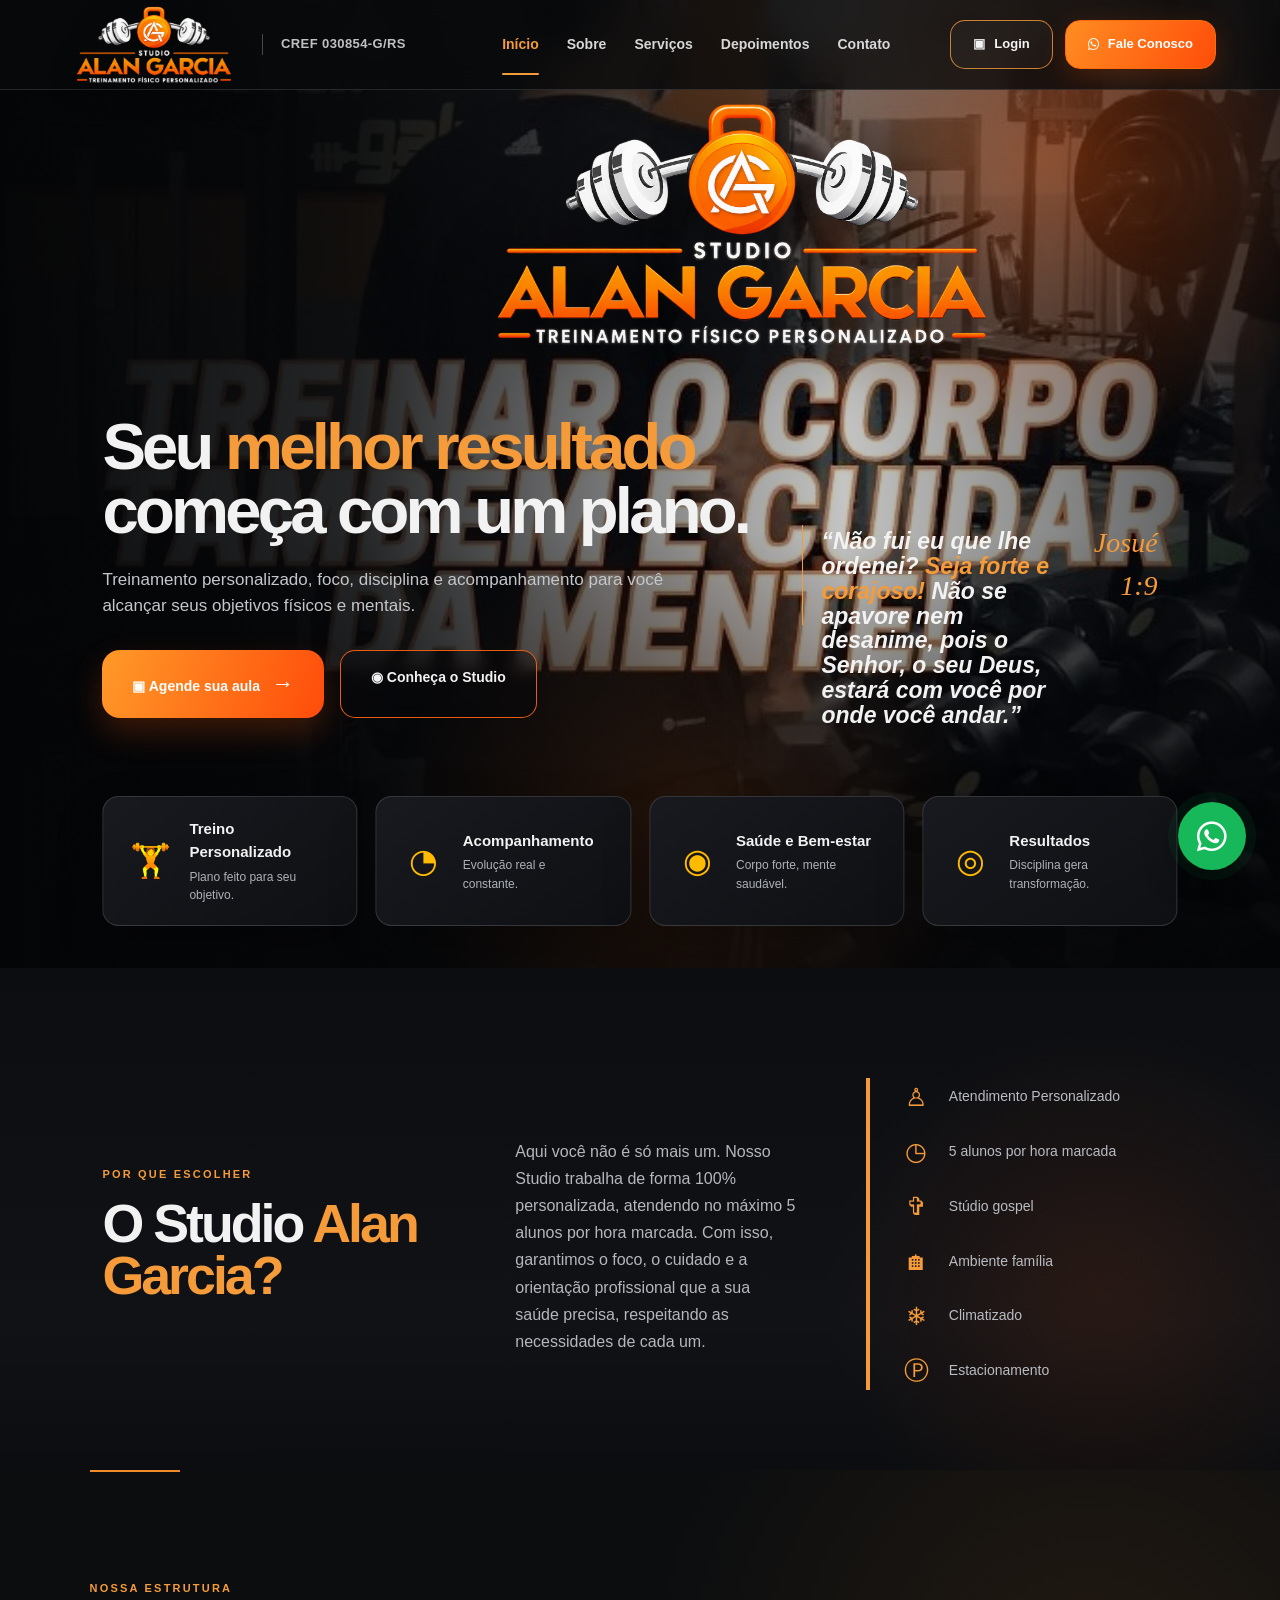
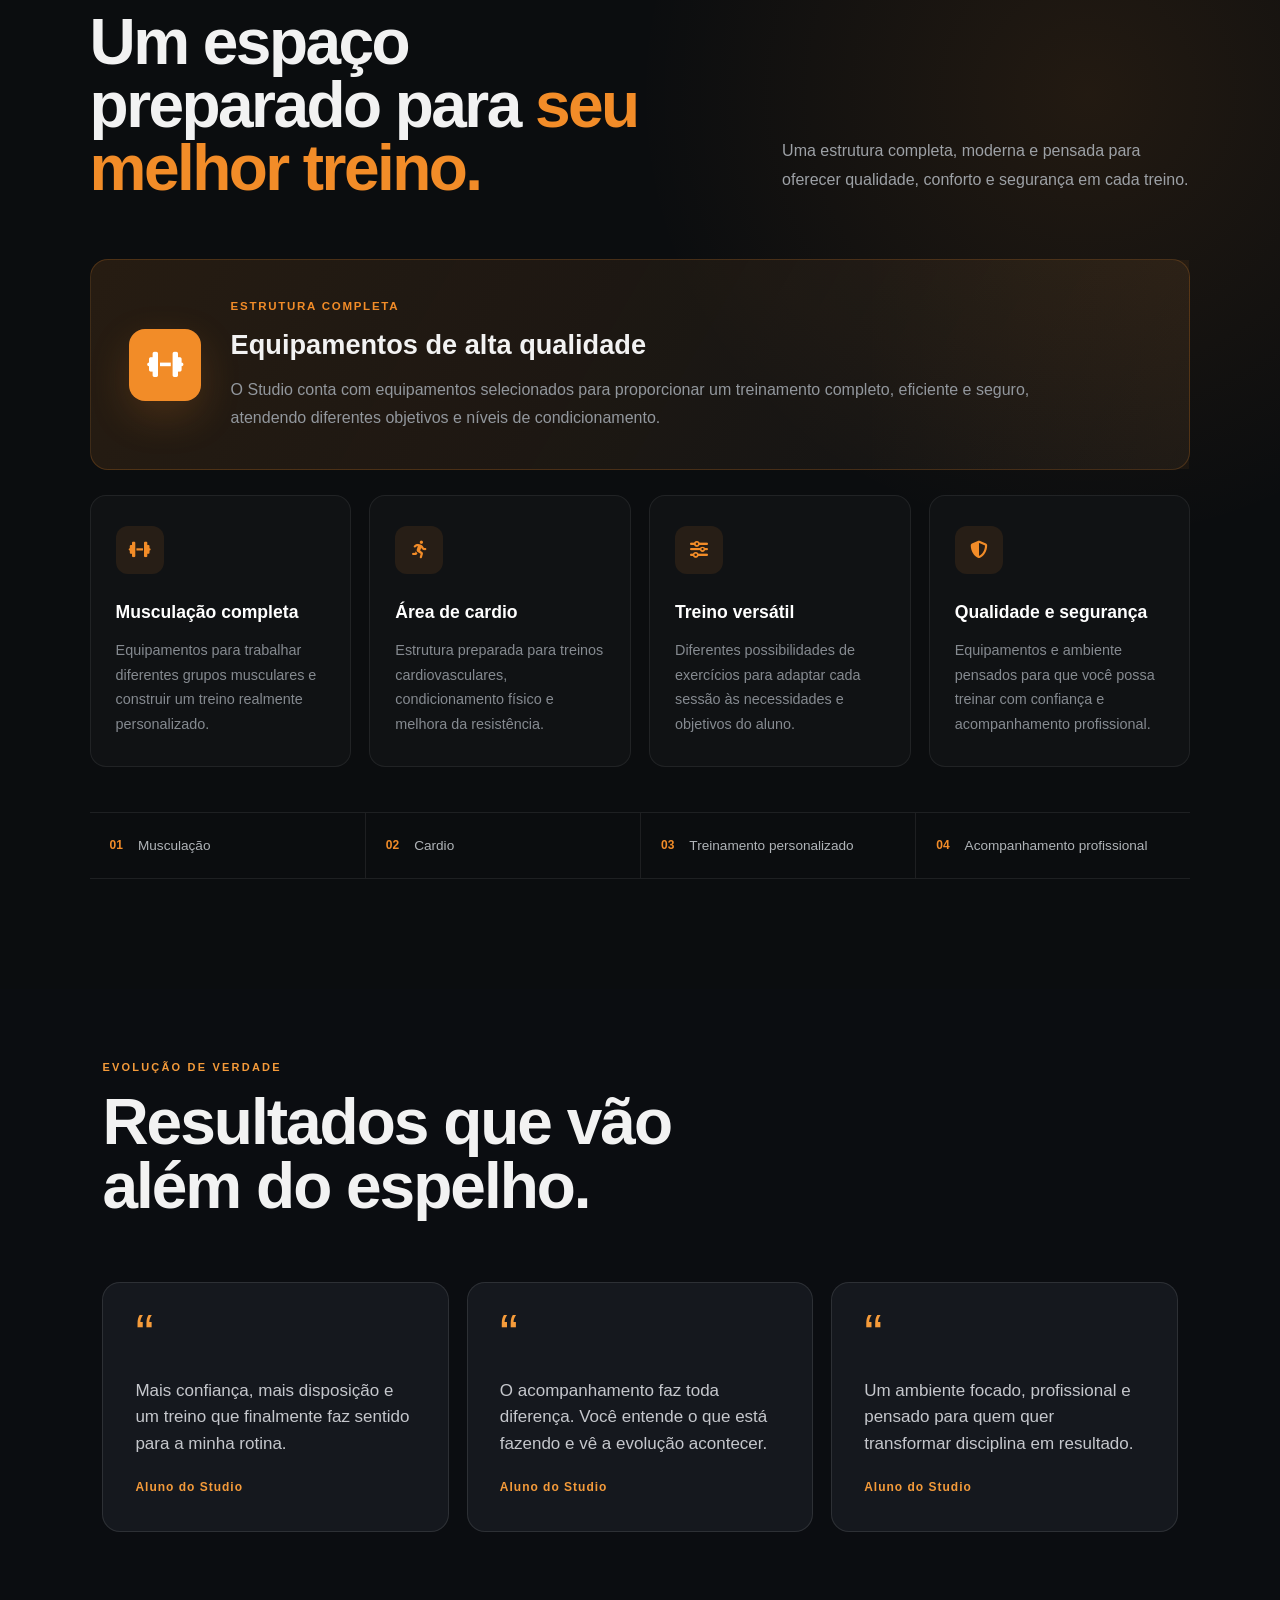
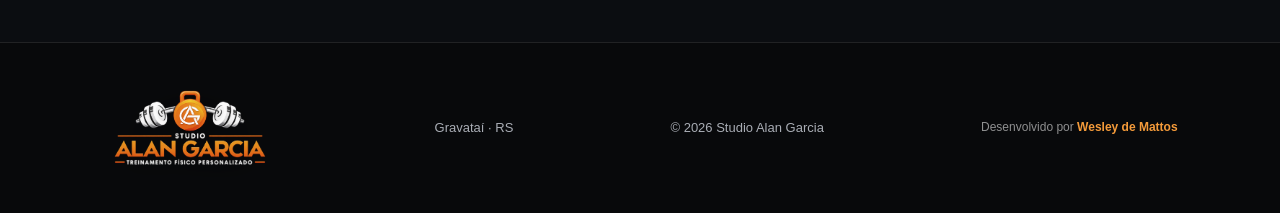
==== commit b14527aa: "troquei area do aluno por login" ====
--- a/index.html
+++ b/index.html
@@ -88,7 +88,7 @@
     </nav>
 
     <div class="header-actions">
-      <a href="login.html" class="header-student" data-link><span>▣</span> Área do Aluno</a>
+      <a href="login.html" class="header-student" data-link><span>▣</span> Login</a>
       <a
   href="https://wa.me/5551980135744?text=Ol%C3%A1%21%20Vim%20pelo%20site%2C%20gostaria%20de%20saber%20mais%20sobre%20o%20Studio%21"
   class="header-whatsapp"
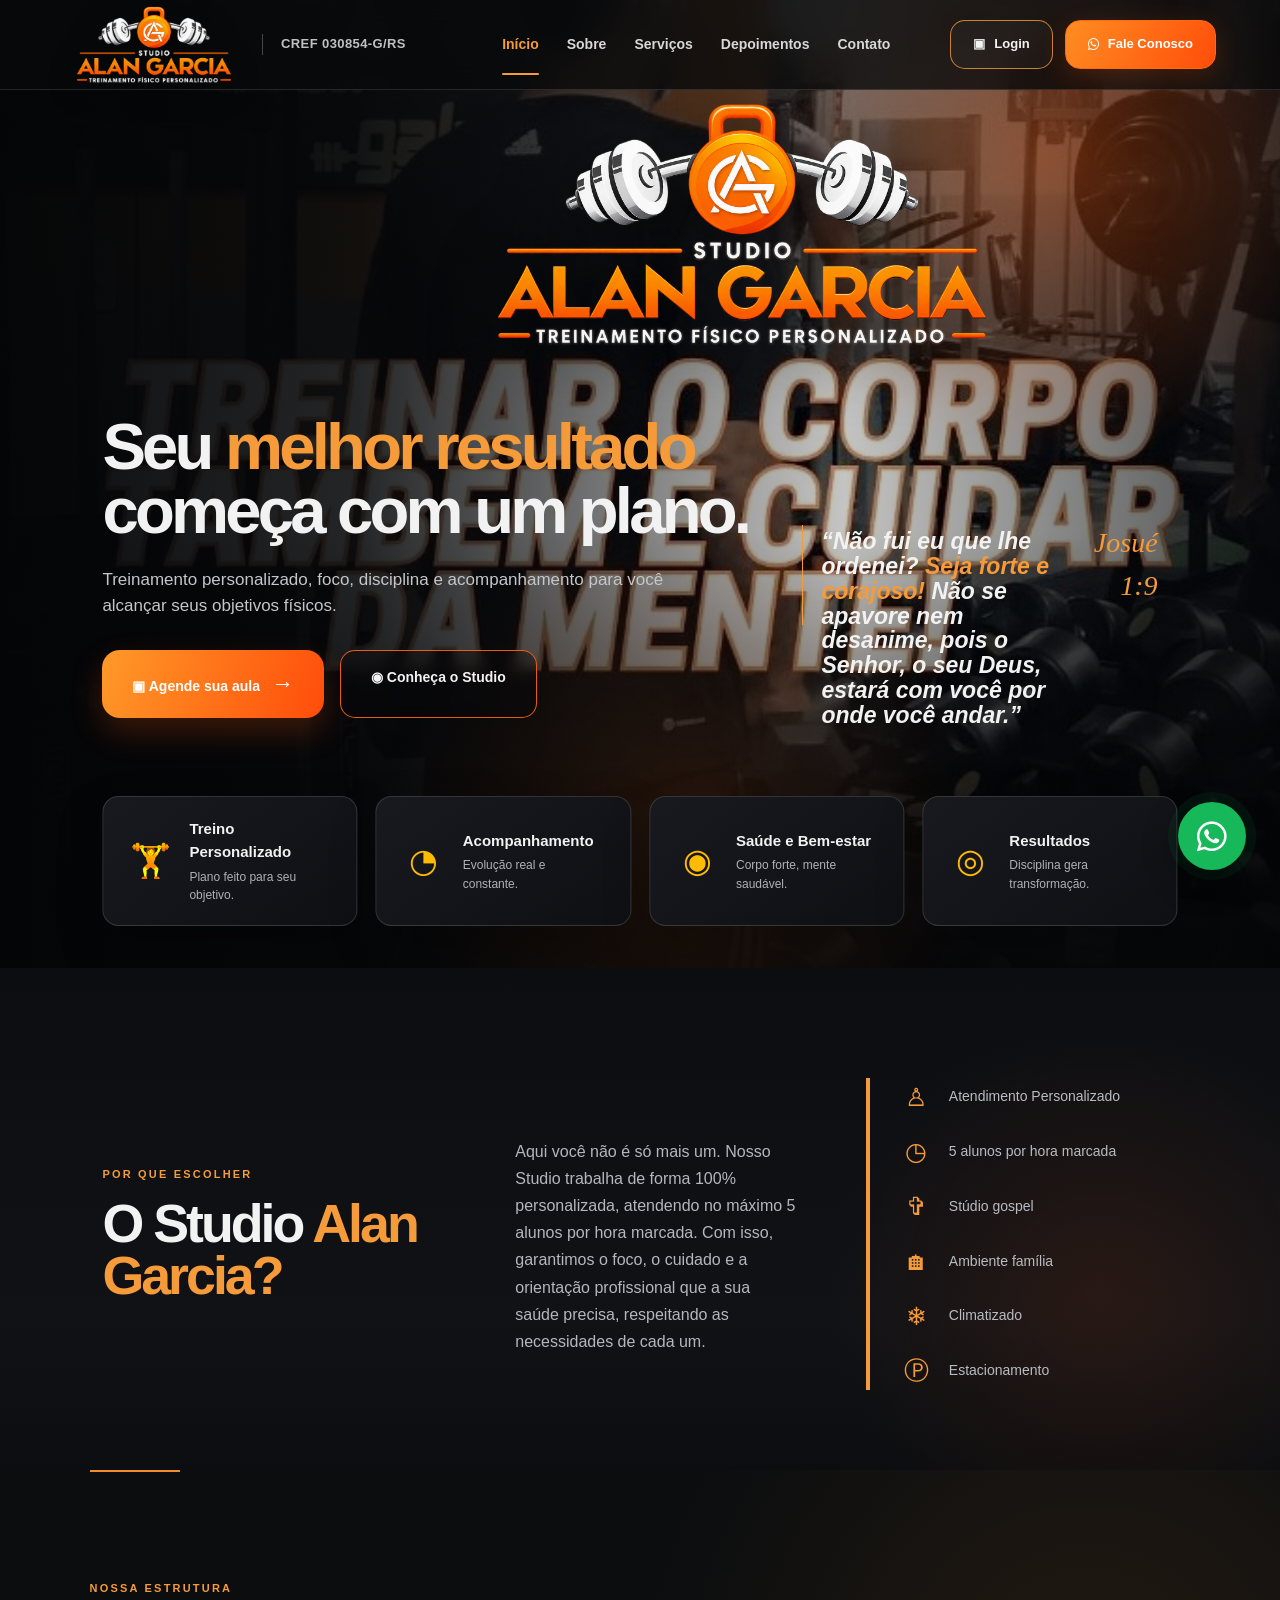
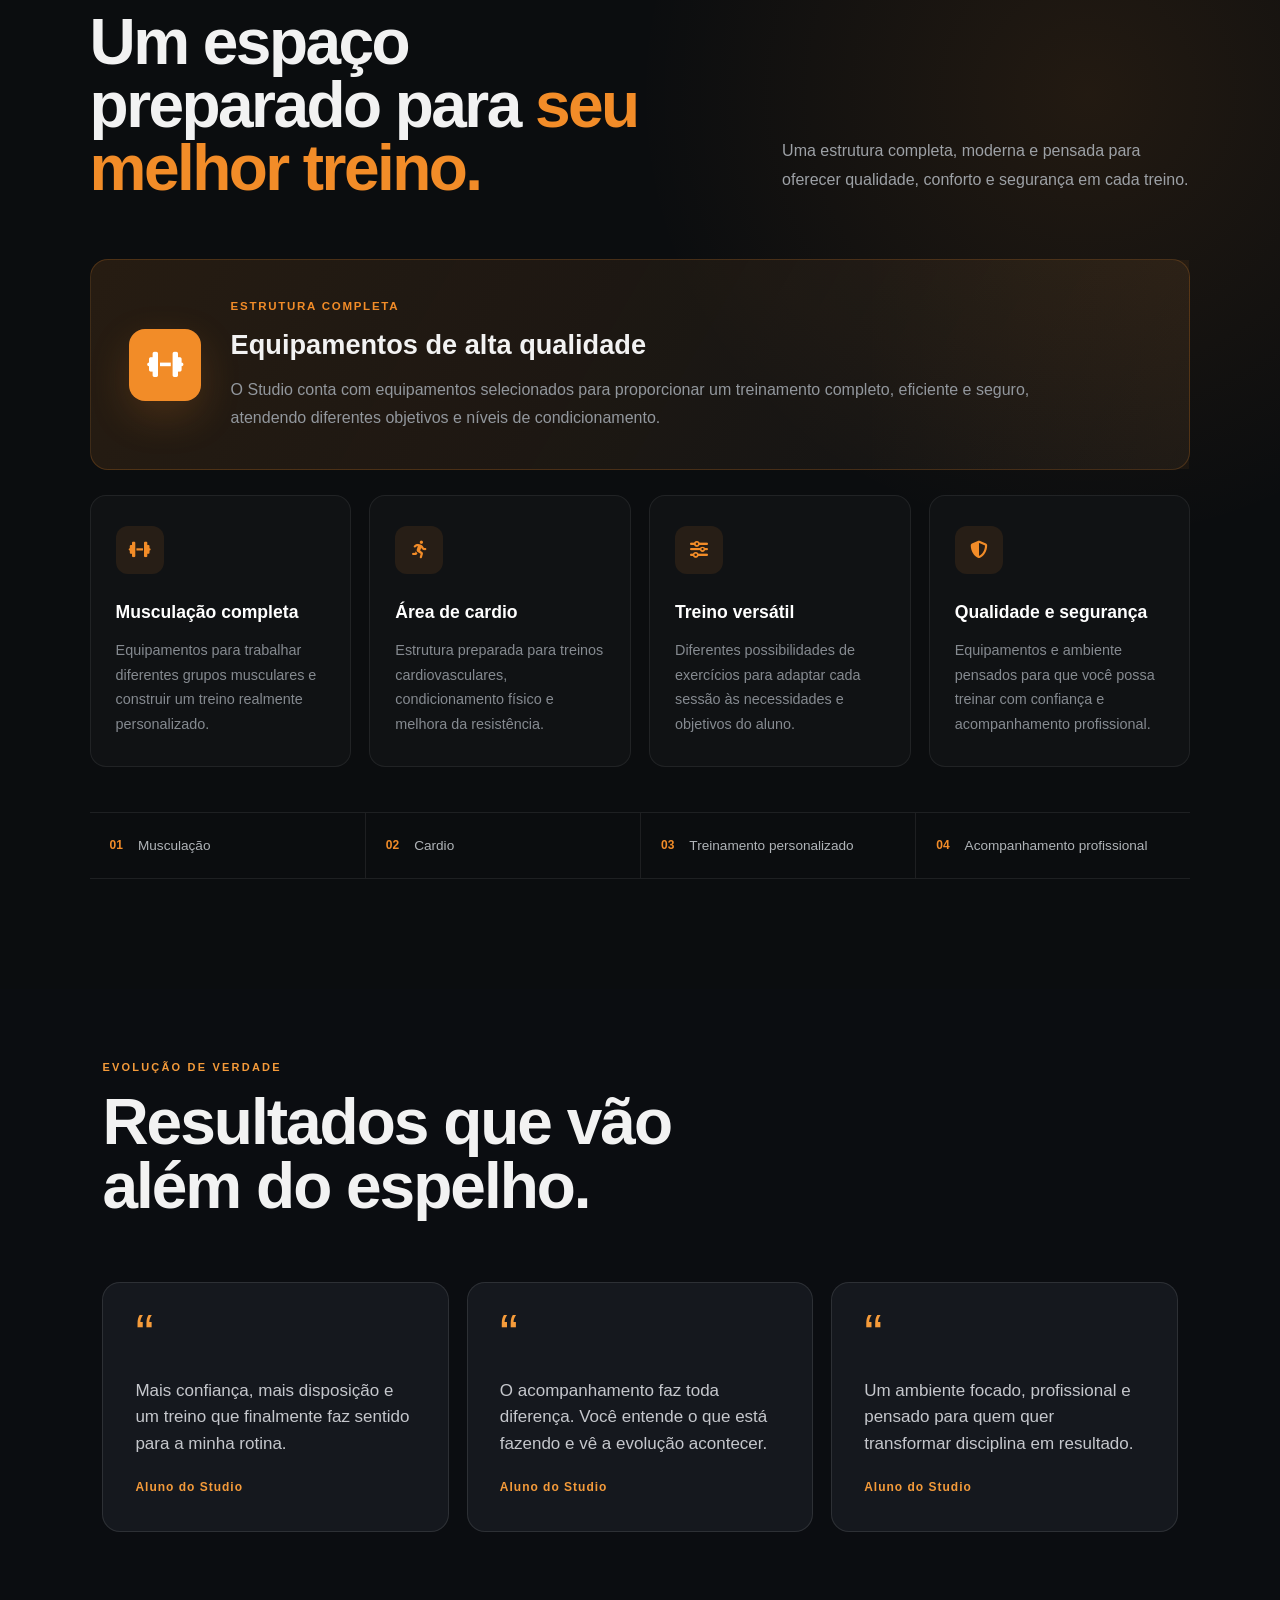
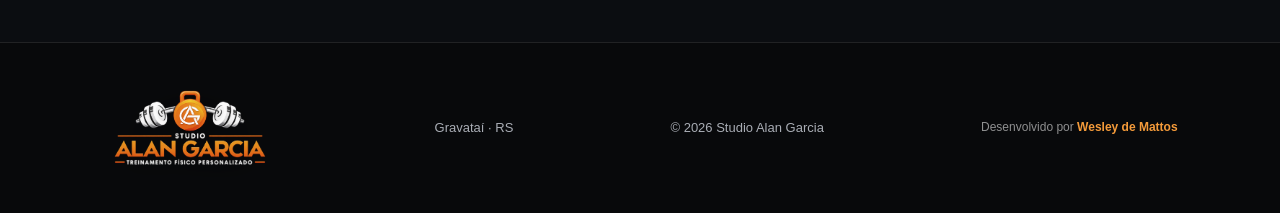
==== commit 0a6044cf: "remover mental" ====
--- a/index.html
+++ b/index.html
@@ -115,7 +115,7 @@
 
           <p class="hero-description">
             Treinamento personalizado, foco, disciplina e acompanhamento
-            para você alcançar seus objetivos físicos e mentais.
+            para você alcançar seus objetivos físicos.
           </p>
 
           <div class="hero-actions premium-actions">
--- a/css/style.css
+++ b/css/style.css
@@ -4675,4 +4675,314 @@
     border-top: 0;
   }
 
+}
+
+/* ============================================================
+   AGENDA ADMINISTRATIVA — PRÓXIMOS HORÁRIOS
+   ============================================================ */
+
+#section-agenda .agenda-toolbar {
+  display: flex;
+  align-items: center;
+  justify-content: space-between;
+  gap: 20px;
+  margin: 34px 0 16px;
+}
+
+#section-agenda .agenda-toolbar h3 {
+  position: relative;
+  margin: 0;
+  padding-left: 16px;
+  font-size: 22px;
+  font-weight: 800;
+  color: #fff;
+}
+
+#section-agenda .agenda-toolbar h3::before {
+  content: "";
+  position: absolute;
+  left: 0;
+  top: 4px;
+  width: 4px;
+  height: 20px;
+  border-radius: 4px;
+  background: #ff6a00;
+}
+
+#section-agenda .appointment-list {
+  display: flex;
+  flex-direction: column;
+  gap: 12px;
+}
+
+
+/* ============================================================
+   CARD DE CADA AGENDAMENTO
+   ============================================================ */
+
+#section-agenda .appointment-item {
+  position: relative;
+  display: flex;
+  align-items: center;
+  justify-content: space-between;
+  gap: 24px;
+
+  padding: 20px 22px;
+
+  background:
+    linear-gradient(
+      135deg,
+      rgba(255, 106, 0, 0.07),
+      rgba(255, 255, 255, 0.025)
+    );
+
+  border: 1px solid rgba(255, 255, 255, 0.08);
+  border-radius: 14px;
+
+  overflow: hidden;
+
+  transition:
+    transform 0.2s ease,
+    border-color 0.2s ease,
+    background 0.2s ease,
+    box-shadow 0.2s ease;
+}
+
+
+/* Barra laranja lateral */
+
+#section-agenda .appointment-item::before {
+  content: "";
+  position: absolute;
+  left: 0;
+  top: 0;
+  bottom: 0;
+
+  width: 4px;
+
+  background: #ff6a00;
+}
+
+
+/* Efeito ao passar o mouse */
+
+#section-agenda .appointment-item:hover {
+  transform: translateY(-2px);
+
+  border-color: rgba(255, 106, 0, 0.35);
+
+  background:
+    linear-gradient(
+      135deg,
+      rgba(255, 106, 0, 0.11),
+      rgba(255, 255, 255, 0.035)
+    );
+
+  box-shadow:
+    0 10px 30px rgba(0, 0, 0, 0.22);
+}
+
+
+/* ============================================================
+   INFORMAÇÕES
+   ============================================================ */
+
+#section-agenda .appointment-main {
+  display: grid;
+
+  grid-template-columns:
+    minmax(250px, 1.4fr)
+    minmax(170px, 0.8fr)
+    minmax(150px, 0.7fr);
+
+  align-items: center;
+
+  gap: 24px;
+
+  width: 100%;
+}
+
+
+/* Nome do aluno */
+
+#section-agenda .appointment-main strong {
+  display: block;
+
+  font-size: 16px;
+  font-weight: 800;
+
+  color: #fff;
+
+  white-space: nowrap;
+  overflow: hidden;
+  text-overflow: ellipsis;
+}
+
+
+/* Data e horário */
+
+#section-agenda .appointment-main > span {
+  display: flex;
+  align-items: center;
+  gap: 8px;
+
+  font-size: 14px;
+  font-weight: 700;
+
+  color: #ff6a00;
+}
+
+
+/* Ícone antes da data */
+
+#section-agenda .appointment-main > span::before {
+  content: "\f073";
+
+  font-family: "Font Awesome 6 Free";
+  font-weight: 900;
+
+  font-size: 13px;
+  opacity: 0.9;
+}
+
+
+/* Serviço */
+
+#section-agenda .appointment-main small {
+  display: block;
+
+  color: rgba(255, 255, 255, 0.62);
+
+  font-size: 13px;
+  line-height: 1.4;
+}
+
+
+/* Observação */
+
+#section-agenda .appointment-main small + small {
+  margin-top: 3px;
+  color: rgba(255, 255, 255, 0.42);
+}
+
+
+/* ============================================================
+   BOTÃO EXCLUIR
+   ============================================================ */
+
+#section-agenda .appointment-delete {
+  flex-shrink: 0;
+
+  width: 42px;
+  height: 42px;
+
+  display: flex;
+  align-items: center;
+  justify-content: center;
+
+  border: 1px solid rgba(255, 255, 255, 0.08);
+  border-radius: 10px;
+
+  background: rgba(255, 255, 255, 0.035);
+
+  color: rgba(255, 255, 255, 0.45);
+
+  cursor: pointer;
+
+  transition:
+    background 0.2s ease,
+    color 0.2s ease,
+    border-color 0.2s ease,
+    transform 0.2s ease;
+}
+
+#section-agenda .appointment-delete:hover {
+  background: rgba(220, 53, 69, 0.12);
+
+  border-color: rgba(220, 53, 69, 0.35);
+
+  color: #ff5c6c;
+
+  transform: scale(1.05);
+}
+
+
+/* ============================================================
+   ESTADO VAZIO
+   ============================================================ */
+
+#section-agenda .appointment-list .admin-empty-state {
+  padding: 50px 25px;
+
+  text-align: center;
+
+  border: 1px dashed rgba(255, 255, 255, 0.12);
+  border-radius: 14px;
+
+  background: rgba(255, 255, 255, 0.015);
+}
+
+#section-agenda .appointment-list .admin-empty-state i {
+  font-size: 34px;
+  color: #ff6a00;
+  margin-bottom: 15px;
+}
+
+#section-agenda .appointment-list .admin-empty-state h3 {
+  margin: 0 0 8px;
+  color: #fff;
+}
+
+#section-agenda .appointment-list .admin-empty-state p {
+  margin: 0;
+  color: rgba(255, 255, 255, 0.5);
+}
+
+
+/* ============================================================
+   RESPONSIVO
+   ============================================================ */
+
+@media (max-width: 900px) {
+
+  #section-agenda .appointment-main {
+    grid-template-columns: 1fr 1fr;
+    gap: 12px 20px;
+  }
+
+  #section-agenda .appointment-main strong {
+    grid-column: 1 / -1;
+  }
+
+}
+
+
+@media (max-width: 600px) {
+
+  #section-agenda .agenda-toolbar {
+    align-items: flex-start;
+    flex-direction: column;
+  }
+
+  #section-agenda .appointment-item {
+    align-items: flex-start;
+    padding: 18px;
+  }
+
+  #section-agenda .appointment-main {
+    display: flex;
+    flex-direction: column;
+    align-items: flex-start;
+    gap: 7px;
+  }
+
+  #section-agenda .appointment-main strong {
+    white-space: normal;
+  }
+
+  #section-agenda .appointment-delete {
+    width: 38px;
+    height: 38px;
+  }
+
 }
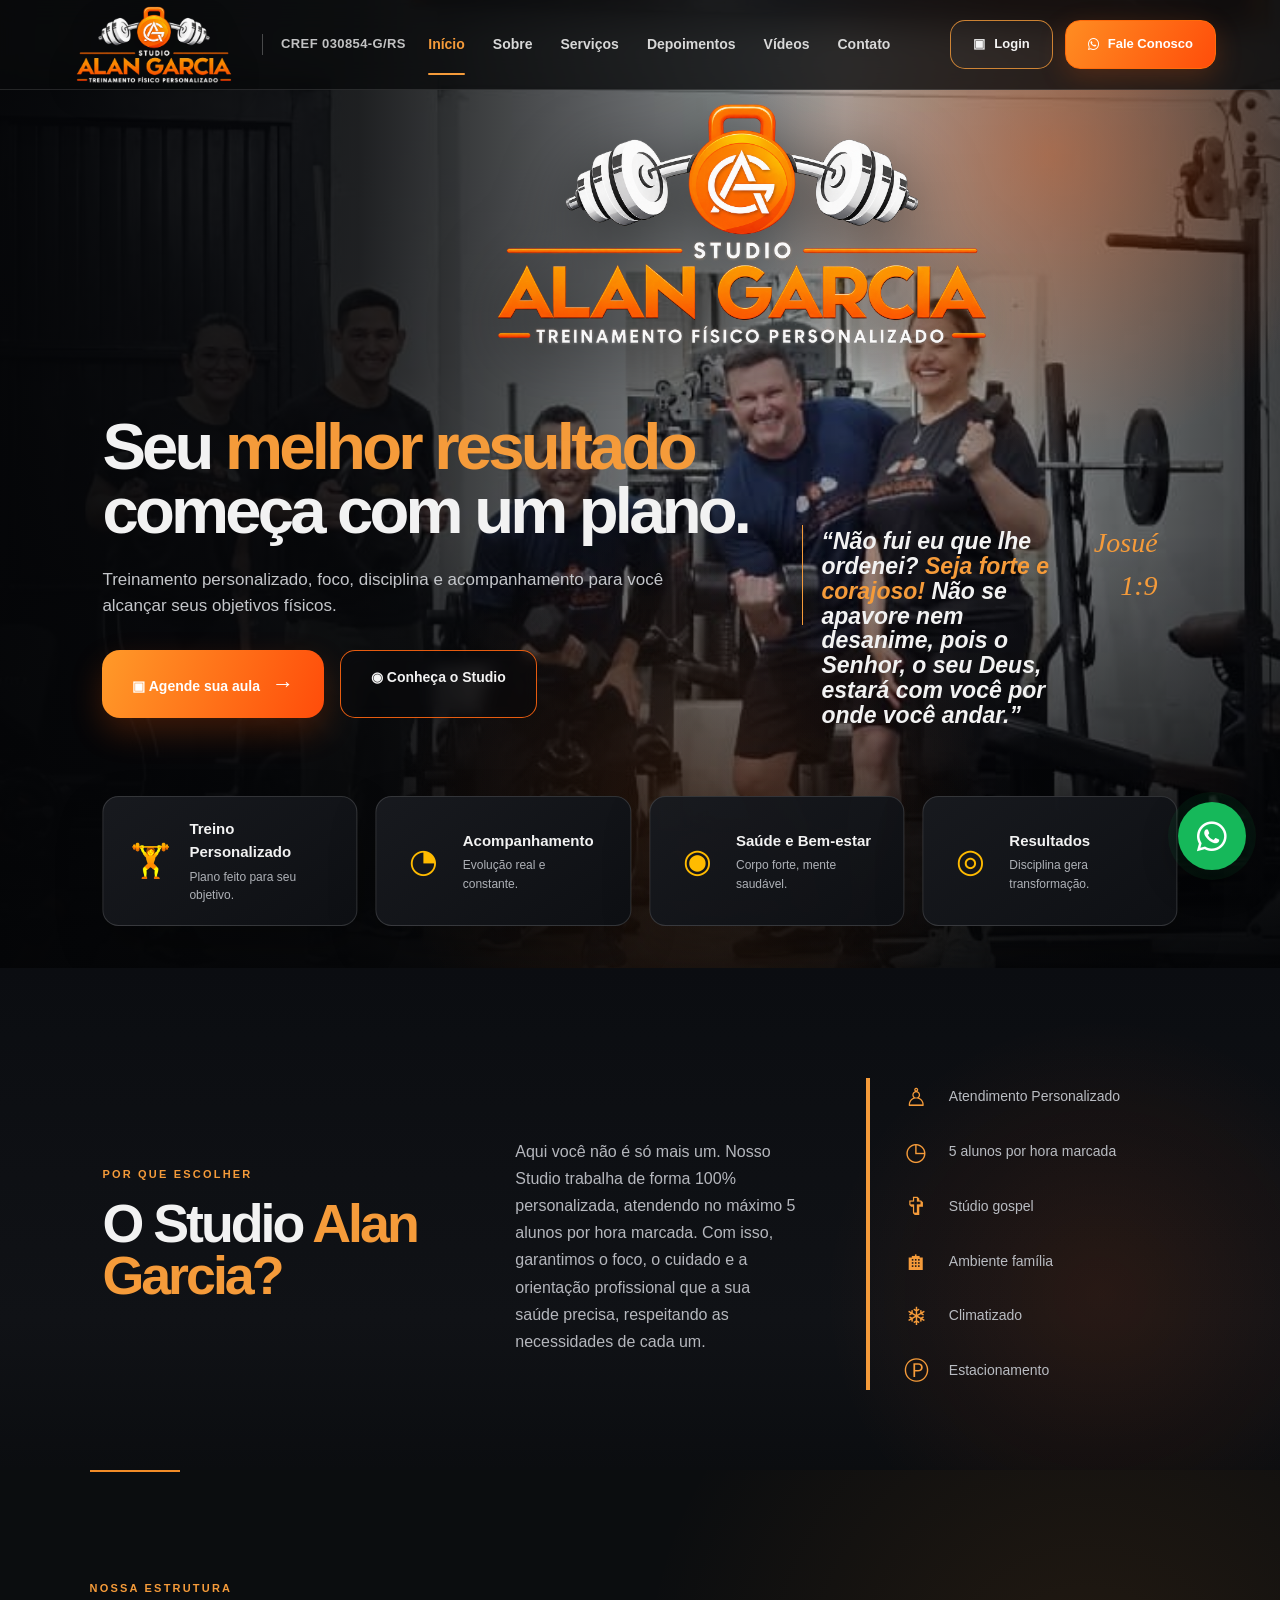
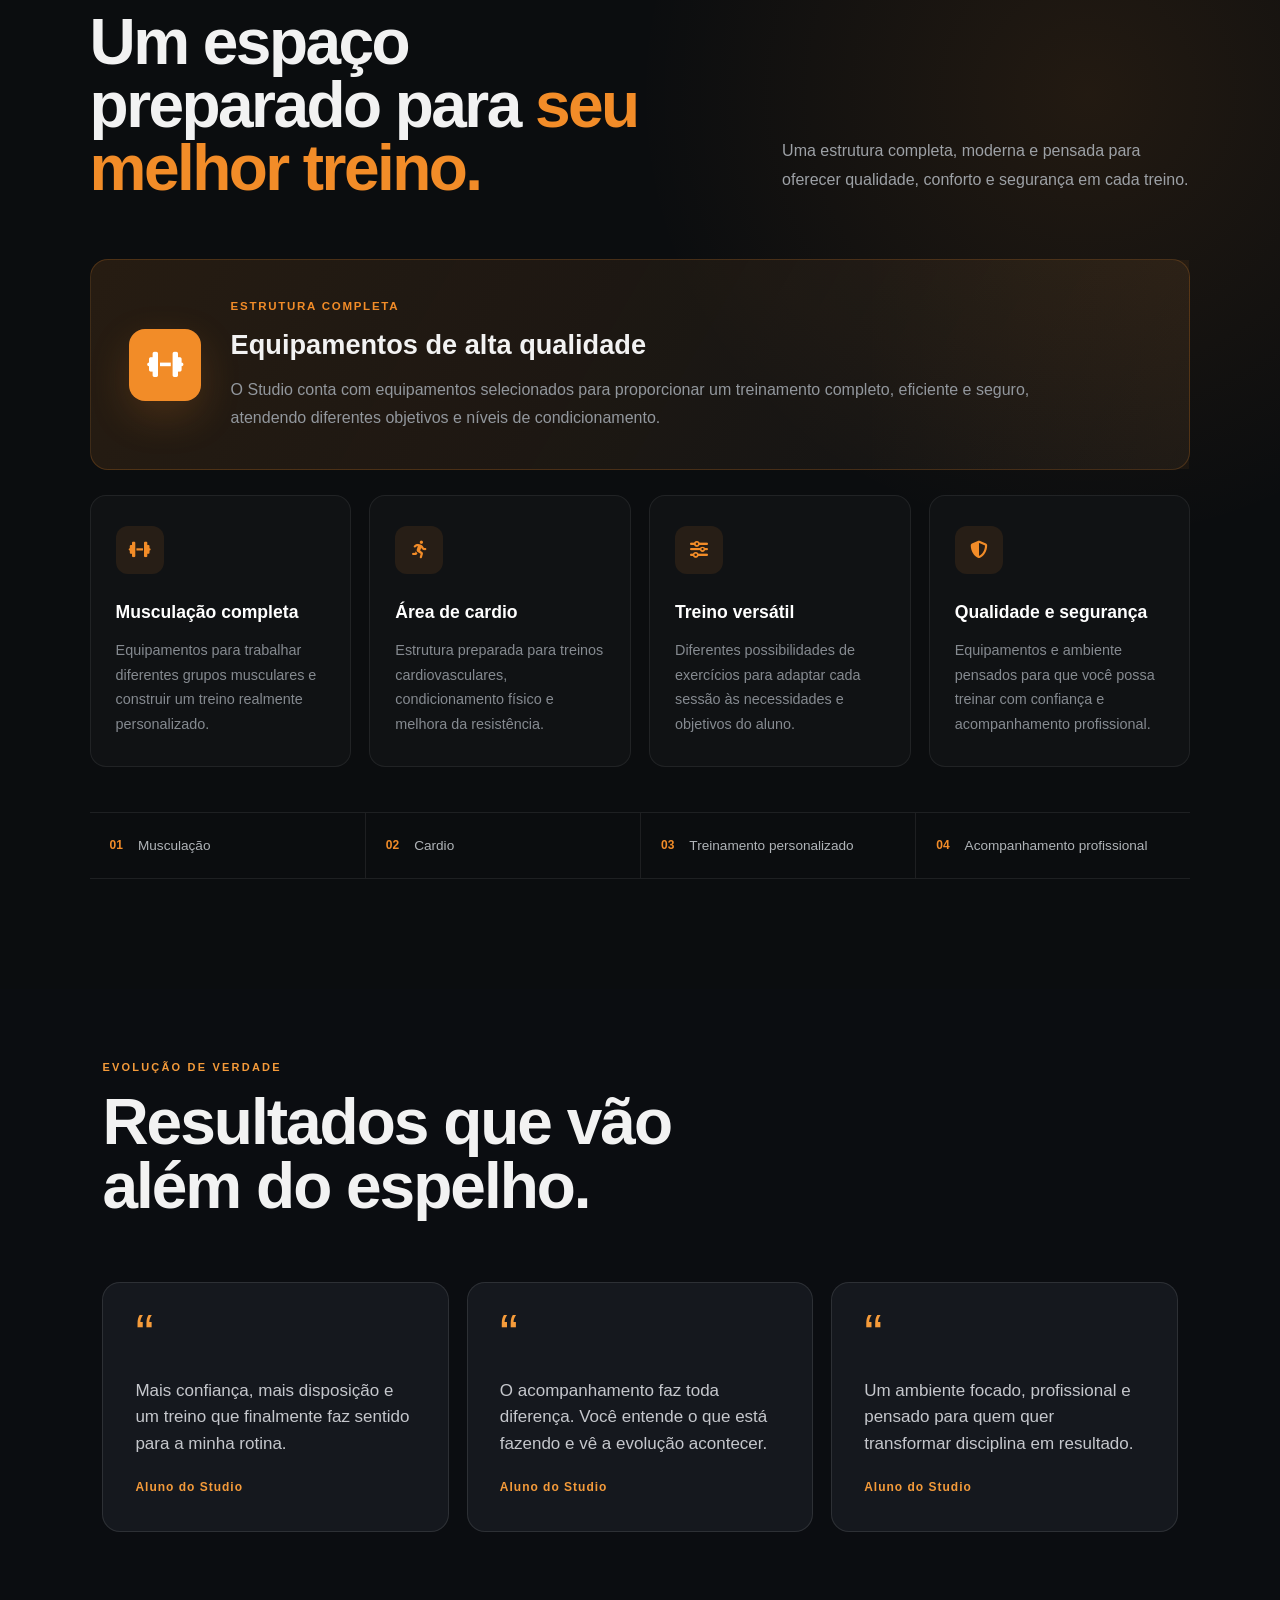
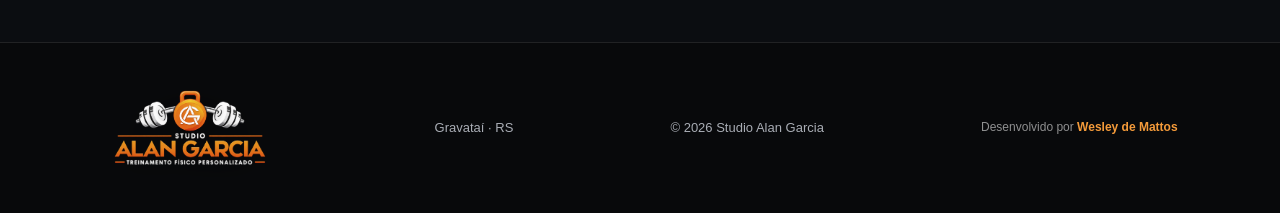
==== commit 3594561e: "Adiciona página de vídeos do Studio" ====
--- a/index.html
+++ b/index.html
@@ -84,6 +84,7 @@
       <a href="sobre.html" data-link>Sobre</a>
       <a href="servicos.html" data-link>Serviços</a>
       <a href="#depoimentos">Depoimentos</a>
+      <a href="videos.html" data-link>Vídeos</a>
       <a href="contato.html" data-link>Contato</a>
     </nav>
 
--- a/css/style.css
+++ b/css/style.css
@@ -1203,10 +1203,10 @@
 .hero-photo {
   position: absolute;
   inset: 0;
-  background-image: url("../assets/hero-studio.jpg");
+  background-image: url("../assets/foto_principal.jpeg");
   background-size: cover;
   background-position: center 48%;
-  transform: scale(1.04);
+  transform: scale(1.0);
   filter: saturate(0.88) contrast(1.06);
 }
 
@@ -4985,4 +4985,444 @@
     height: 38px;
   }
 
-}+}
+
+
+/* ========================================
+   CALENDÁRIO — STUDIO ALAN GARCIA
+======================================== */
+
+#section-calendario .calendar-card {
+  background: #17191e;
+  border: 1px solid #30343c;
+  border-radius: 16px;
+  padding: 24px;
+  overflow: hidden;
+}
+
+#studioCalendar {
+  color: #f5f5f5;
+  font-family: inherit;
+  --fc-border-color: #343943;
+  --fc-page-bg-color: #17191e;
+  --fc-neutral-bg-color: #20232a;
+  --fc-list-event-hover-bg-color: #292d35;
+  --fc-today-bg-color: rgba(255, 122, 24, 0.09);
+  --fc-now-indicator-color: #ff7a18;
+}
+
+/* Cabeçalho e título */
+
+#studioCalendar .fc-toolbar {
+  gap: 14px;
+  margin-bottom: 24px;
+  flex-wrap: wrap;
+}
+
+#studioCalendar .fc-toolbar-title {
+  color: #ffffff;
+  font-size: clamp(18px, 2vw, 27px);
+  font-weight: 700;
+  text-transform: capitalize;
+}
+
+#studioCalendar .fc-col-header-cell {
+  background: #22252c;
+  padding: 12px 4px;
+}
+
+#studioCalendar .fc-col-header-cell-cushion {
+  color: #f5f5f5;
+  font-weight: 600;
+  text-decoration: none;
+  text-transform: capitalize;
+}
+
+/* Botões */
+
+#studioCalendar .fc-button {
+  background: #292e37;
+  border: 1px solid #3b424d;
+  color: #ffffff;
+  box-shadow: none;
+  text-transform: capitalize;
+  transition: background 0.2s, border-color 0.2s;
+}
+
+#studioCalendar .fc-button:hover {
+  background: #383e49;
+  border-color: #ff7a18;
+}
+
+#studioCalendar .fc-button-primary:not(:disabled).fc-button-active,
+#studioCalendar .fc-button-primary:not(:disabled):active {
+  background: #ff7a18;
+  border-color: #ff7a18;
+  color: #17191e;
+}
+
+#studioCalendar .fc-button:focus {
+  box-shadow: 0 0 0 2px rgba(255, 122, 24, 0.25);
+}
+
+/* Grade e horários */
+
+#studioCalendar .fc-timegrid-slot {
+  height: 42px;
+}
+
+#studioCalendar .fc-timegrid-slot-label,
+#studioCalendar .fc-timegrid-axis-cushion {
+  color: #b8bec8;
+  font-size: 12px;
+}
+
+#studioCalendar .fc-timegrid-slot-minor {
+  border-top-style: dashed;
+  border-top-color: #292d35;
+}
+
+#studioCalendar .fc-scrollgrid,
+#studioCalendar .fc-scrollgrid td,
+#studioCalendar .fc-scrollgrid th {
+  border-color: #343943;
+}
+
+/* Compromissos */
+
+#studioCalendar .fc-event {
+  background: #292e37;
+  border: 1px solid #ff7a18;
+  border-left: 4px solid #ff7a18;
+  border-radius: 6px;
+  color: #ffffff;
+  padding: 3px 5px;
+  cursor: grab;
+  font-size: 12px;
+}
+
+#studioCalendar .fc-event:hover {
+  background: #383e49;
+  border-color: #ff9a4d;
+}
+
+#studioCalendar .fc-event-title,
+#studioCalendar .fc-event-time {
+  color: #ffffff;
+  font-weight: 500;
+}
+
+#studioCalendar .fc-event-main {
+  overflow: hidden;
+}
+
+/* Indicador do dia atual */
+
+#studioCalendar .fc-day-today {
+  background: rgba(255, 122, 24, 0.06) !important;
+}
+
+/* Resumo acima do calendário */
+
+#section-calendario .calendar-summary {
+  display: flex;
+  flex-wrap: wrap;
+  gap: 12px;
+  margin-bottom: 18px;
+}
+
+#section-calendario .calendar-summary > div {
+  display: flex;
+  align-items: center;
+  gap: 10px;
+  padding: 12px 16px;
+  border: 1px solid #343943;
+  border-radius: 10px;
+  background: #20232a;
+  color: #e7e9ed;
+  font-size: 13px;
+}
+
+#section-calendario .calendar-summary i {
+  color: #ff7a18;
+}
+
+/* Celular */
+
+@media (max-width: 768px) {
+  #section-calendario .calendar-card {
+    padding: 10px;
+  }
+
+  #studioCalendar .fc-toolbar {
+    justify-content: center;
+  }
+
+  #studioCalendar .fc-toolbar-title {
+    font-size: 18px;
+    text-align: center;
+  }
+
+  #studioCalendar .fc-timegrid-slot {
+    height: 36px;
+  }
+
+  #studioCalendar .fc-event {
+    font-size: 10px;
+    padding: 2px;
+  }
+}
+
+
+#studioCalendar .fc-timegrid-event {
+  min-width: 0;
+}
+
+#studioCalendar .fc-timegrid-event .fc-event-main {
+  min-width: 0;
+  overflow: hidden;
+  padding: 3px 4px;
+}
+
+#studioCalendar .fc-timegrid-event-harness {
+  min-width: 0;
+}
+
+#studioCalendar .fc-timegrid-event .fc-event-main-frame {
+  min-width: 0;
+  overflow: hidden;
+}
+
+
+
+/* ==========================================
+   FINANCEIRO — STUDIO ALAN GARCIA
+   ========================================== */
+
+.financeiro-body {
+  min-height: 100vh;
+  background: var(--background, #111);
+  color: var(--text-color, #f5f5f5);
+}
+
+.financeiro-container {
+  width: min(1400px, 100%);
+  margin: 0 auto;
+  padding: 32px 24px;
+}
+
+.financeiro-header,
+.financeiro-secao-header {
+  display: flex;
+  justify-content: space-between;
+  align-items: center;
+  gap: 20px;
+  flex-wrap: wrap;
+}
+
+.financeiro-header {
+  margin-bottom: 28px;
+}
+
+.financeiro-header h1 {
+  margin: 8px 0;
+}
+
+.financeiro-filtros {
+  display: flex;
+  align-items: end;
+  gap: 16px;
+  flex-wrap: wrap;
+  margin-bottom: 24px;
+}
+
+.financeiro-filtros label,
+.financeiro-form label {
+  display: flex;
+  flex-direction: column;
+  gap: 8px;
+  font-size: 0.9rem;
+}
+
+.financeiro-filtros input,
+.financeiro-form input,
+.financeiro-form select,
+.financeiro-secao-header input {
+  min-height: 44px;
+  padding: 10px 12px;
+  border: 1px solid #454545;
+  border-radius: 8px;
+  background: #1b1b1b;
+  color: #fff;
+  font: inherit;
+}
+
+.financeiro-resumo {
+  display: grid;
+  grid-template-columns: repeat(4, minmax(0, 1fr));
+  gap: 16px;
+  margin-bottom: 24px;
+}
+
+.financeiro-card,
+.financeiro-painel {
+  border: 1px solid #303030;
+  border-radius: 14px;
+  background: #191919;
+}
+
+.financeiro-card {
+  position: relative;
+  display: flex;
+  flex-direction: column;
+  gap: 12px;
+  padding: 22px;
+}
+
+.financeiro-card span {
+  color: #bdbdbd;
+  font-size: 0.9rem;
+}
+
+.financeiro-card strong {
+  font-size: clamp(1.2rem, 2vw, 1.8rem);
+  overflow-wrap: anywhere;
+}
+
+.financeiro-card > i {
+  color: #f39a35;
+  font-size: 1.2rem;
+}
+
+.financeiro-painel {
+  padding: 24px;
+  margin-bottom: 24px;
+}
+
+.financeiro-secao-header {
+  margin-bottom: 22px;
+}
+
+.financeiro-secao-header h2 {
+  margin: 0 0 8px;
+}
+
+.financeiro-secao-header p {
+  margin: 0;
+  color: #bdbdbd;
+}
+
+.financeiro-form {
+  display: grid;
+  grid-template-columns: repeat(3, minmax(0, 1fr));
+  gap: 18px;
+}
+
+.financeiro-form-acoes {
+  display: flex;
+  align-items: end;
+}
+
+.financeiro-mensagem {
+  grid-column: 1 / -1;
+  min-height: 1.2em;
+  margin: 0;
+}
+
+.financeiro-tabela-wrapper {
+  width: 100%;
+  overflow-x: auto;
+}
+
+.financeiro-tabela {
+  width: 100%;
+  border-collapse: collapse;
+  text-align: left;
+}
+
+.financeiro-tabela th,
+.financeiro-tabela td {
+  padding: 14px 12px;
+  border-bottom: 1px solid #333;
+  white-space: nowrap;
+}
+
+.financeiro-tabela th {
+  color: #c8c8c8;
+  font-size: 0.85rem;
+}
+
+.financeiro-tabela td {
+  font-size: 0.9rem;
+}
+
+.financeiro-tabela .financeiro-vazio {
+  padding: 28px;
+  color: #aaa;
+  text-align: center;
+}
+
+.financeiro-status {
+  display: inline-block;
+  padding: 5px 9px;
+  border-radius: 20px;
+  font-size: 0.8rem;
+}
+
+.financeiro-status-pago {
+  background: #173b2b;
+  color: #9be3b7;
+}
+
+.financeiro-status-pendente {
+  background: #493719;
+  color: #ffd28a;
+}
+
+.financeiro-valor-receita {
+  color: #9be3b7;
+}
+
+.financeiro-valor-despesa {
+  color: #ff9b9b;
+}
+
+.financeiro-rodape {
+  color: #aaa;
+  font-size: 0.85rem;
+  text-align: center;
+}
+
+.financeiro-acao {
+  border: 0;
+  padding: 7px 9px;
+  border-radius: 7px;
+  cursor: pointer;
+}
+
+@media (max-width: 900px) {
+  .financeiro-resumo {
+    grid-template-columns: repeat(2, minmax(0, 1fr));
+  }
+
+  .financeiro-form {
+    grid-template-columns: repeat(2, minmax(0, 1fr));
+  }
+}
+
+@media (max-width: 560px) {
+  .financeiro-container {
+    padding: 22px 14px;
+  }
+
+  .financeiro-resumo,
+  .financeiro-form {
+    grid-template-columns: 1fr;
+  }
+
+  .financeiro-painel {
+    padding: 16px;
+  }
+}
+
+
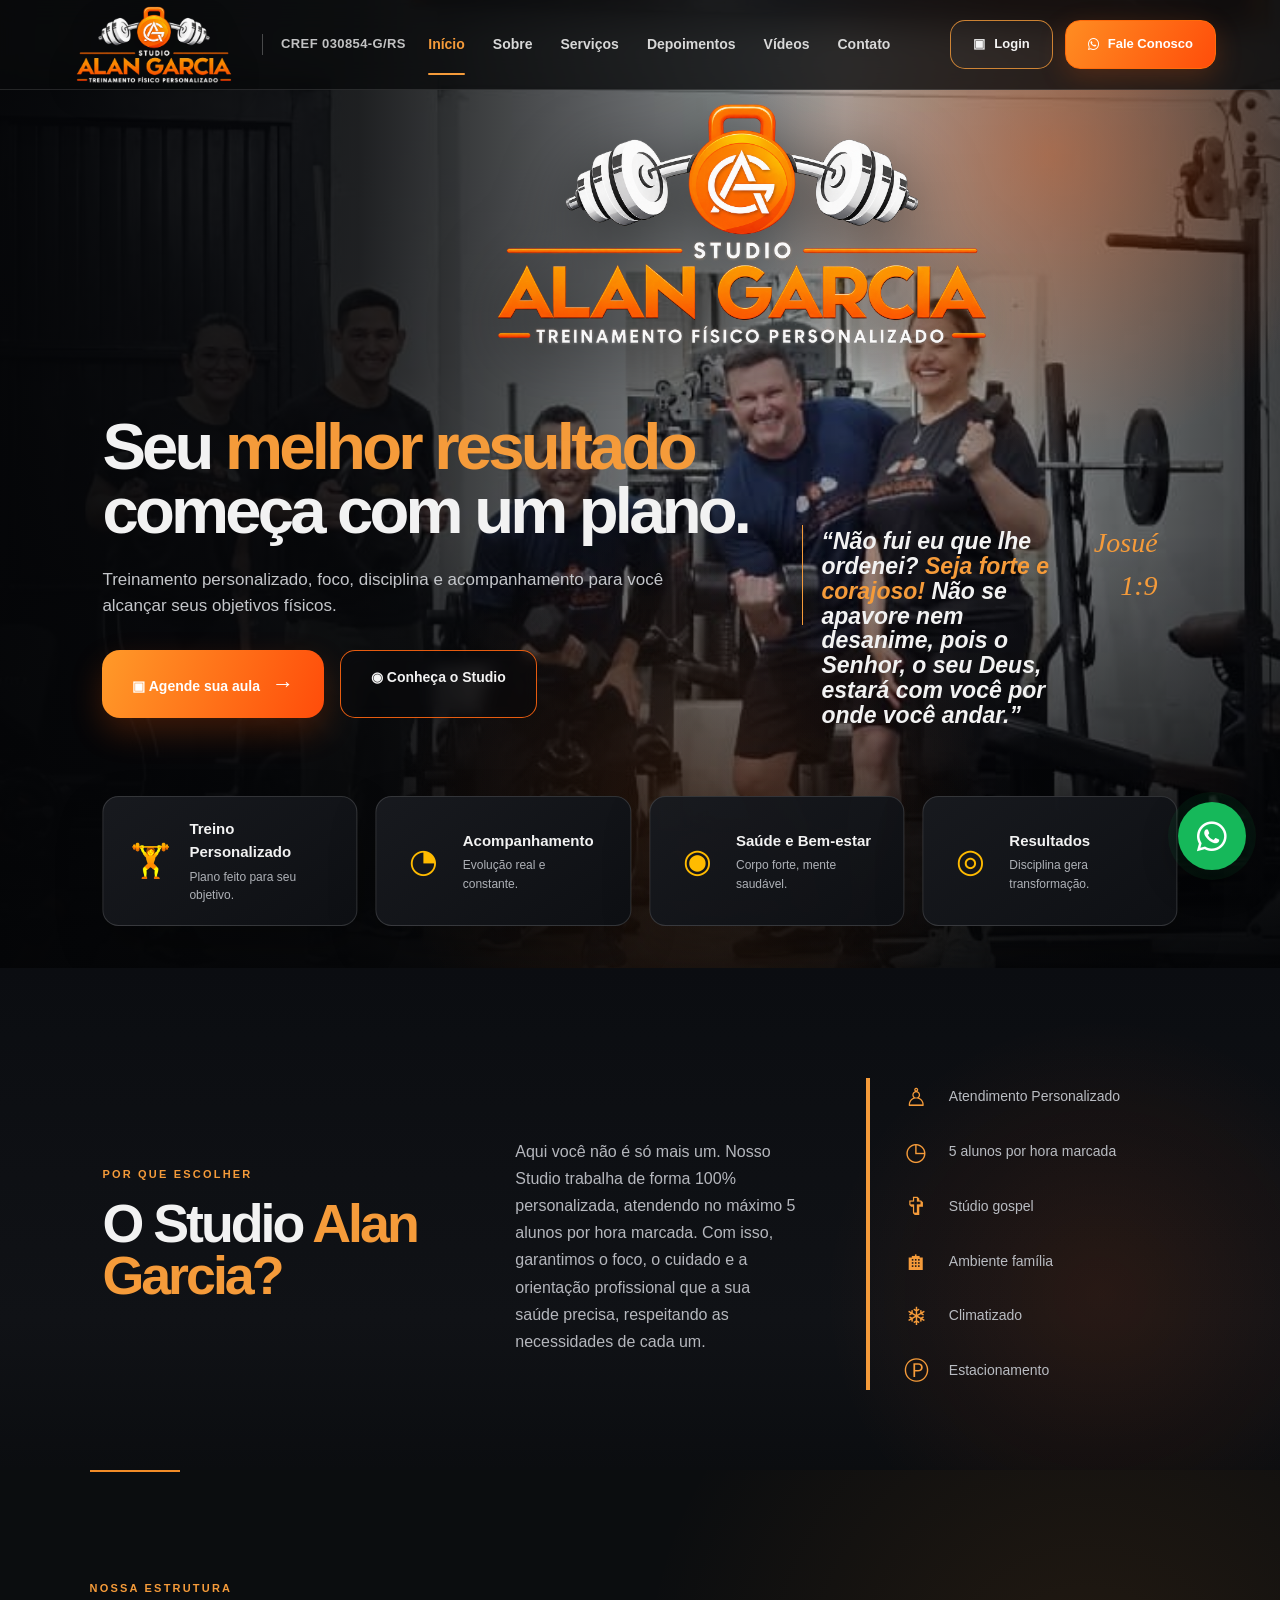
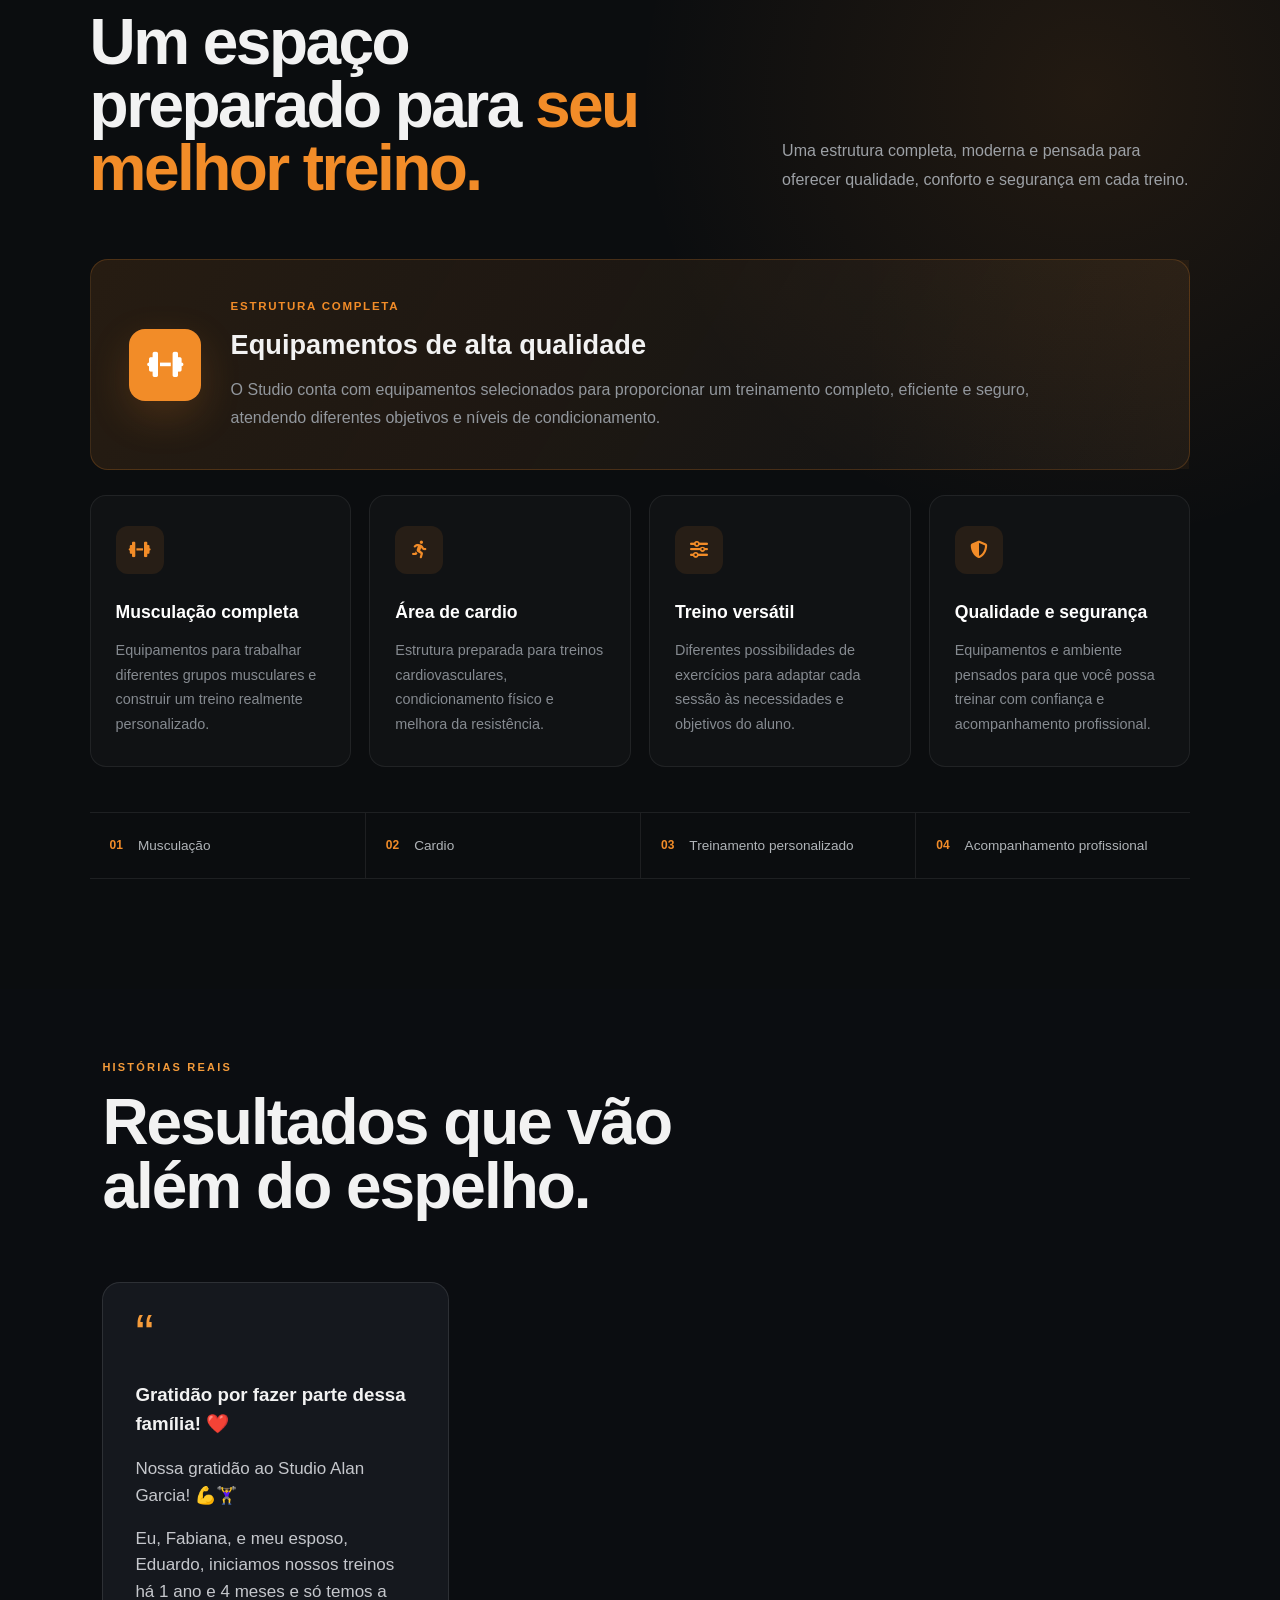
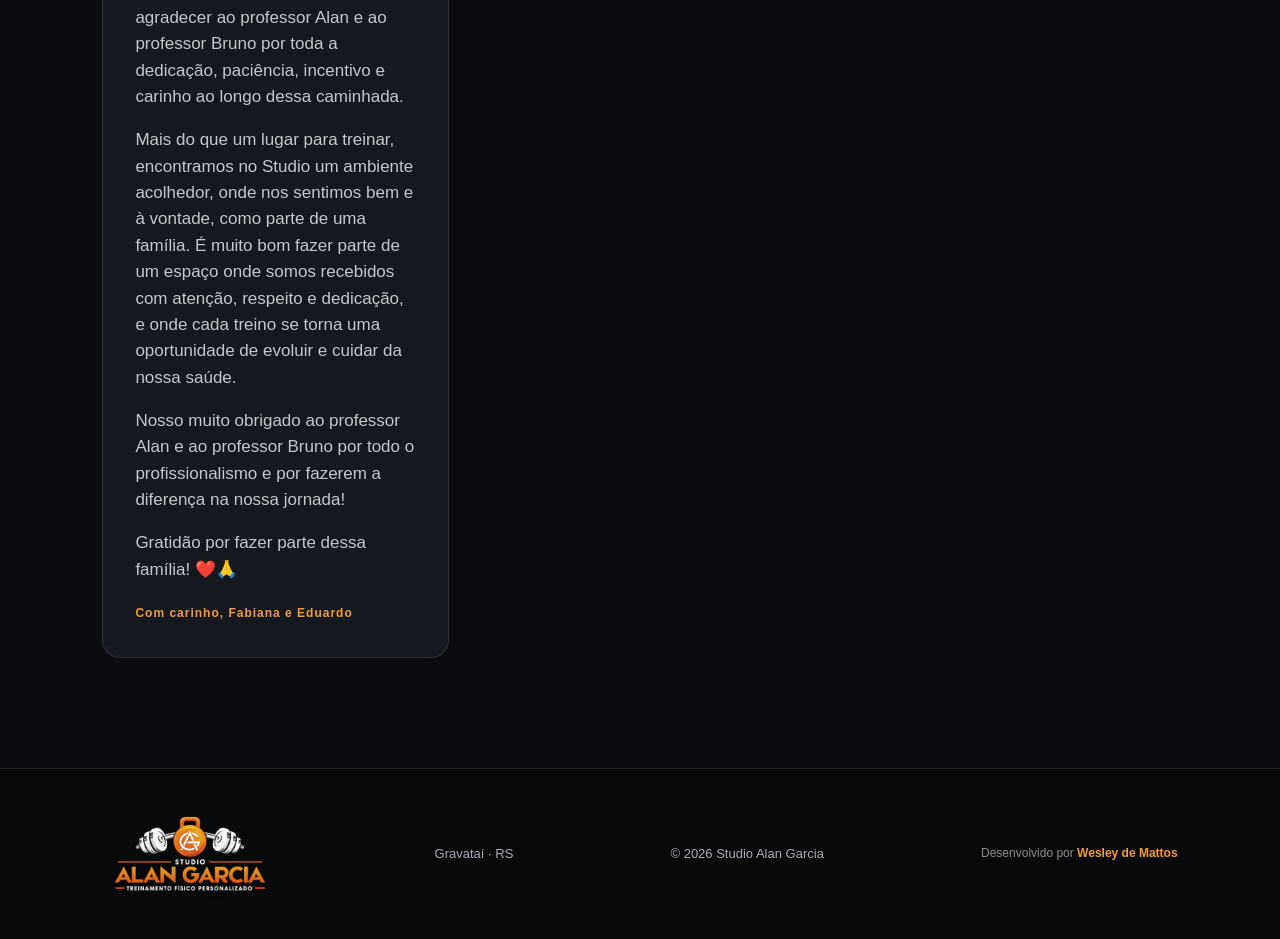
==== commit c2c9bb58: "depoimento de Fabiana e Eduardo" ====
--- a/index.html
+++ b/index.html
@@ -329,31 +329,48 @@
 
 
 
-    <section id="depoimentos" class="v4-depoimentos">
-      <div class="section-heading reveal">
-        <div>
-          <p class="eyebrow">EVOLUÇÃO DE VERDADE</p>
-          <h2>Resultados que vão além do espelho.</h2>
-        </div>
-      </div>
-      <div class="testimonial-grid">
-        <article class="testimonial reveal">
-          <span>“</span>
-          <p>Mais confiança, mais disposição e um treino que finalmente faz sentido para a minha rotina.</p>
-          <b>Aluno do Studio</b>
-        </article>
-        <article class="testimonial reveal">
-          <span>“</span>
-          <p>O acompanhamento faz toda diferença. Você entende o que está fazendo e vê a evolução acontecer.</p>
-          <b>Aluno do Studio</b>
-        </article>
-        <article class="testimonial reveal">
-          <span>“</span>
-          <p>Um ambiente focado, profissional e pensado para quem quer transformar disciplina em resultado.</p>
-          <b>Aluno do Studio</b>
-        </article>
-      </div>
-    </section>
+    
+<section id="depoimentos" class="v4-depoimentos">
+  <div class="section-heading reveal">
+    <div>
+      <p class="eyebrow">HISTÓRIAS REAIS</p>
+      <h2>Resultados que vão além do espelho.</h2>
+    </div>
+  </div>
+
+  <div class="testimonial-grid">
+
+    <article class="testimonial reveal">
+      <span>“</span>
+
+      <h3>Gratidão por fazer parte dessa família! ❤️</h3>
+
+      <p>
+        Nossa gratidão ao Studio Alan Garcia! 💪🏋️‍♀️
+      </p>
+
+      <p>
+        Eu, Fabiana, e meu esposo, Eduardo, iniciamos nossos treinos há 1 ano e 4 meses e só temos a agradecer ao professor Alan e ao professor Bruno por toda a dedicação, paciência, incentivo e carinho ao longo dessa caminhada.
+      </p>
+
+      <p>
+        Mais do que um lugar para treinar, encontramos no Studio um ambiente acolhedor, onde nos sentimos bem e à vontade, como parte de uma família. É muito bom fazer parte de um espaço onde somos recebidos com atenção, respeito e dedicação, e onde cada treino se torna uma oportunidade de evoluir e cuidar da nossa saúde.
+      </p>
+
+      <p>
+        Nosso muito obrigado ao professor Alan e ao professor Bruno por todo o profissionalismo e por fazerem a diferença na nossa jornada!
+      </p>
+
+      <p>
+        Gratidão por fazer parte dessa família! ❤️🙏
+      </p>
+
+      <b>Com carinho, Fabiana e Eduardo</b>
+    </article>
+
+  </div>
+</section>
+
   </main>
 
 <a
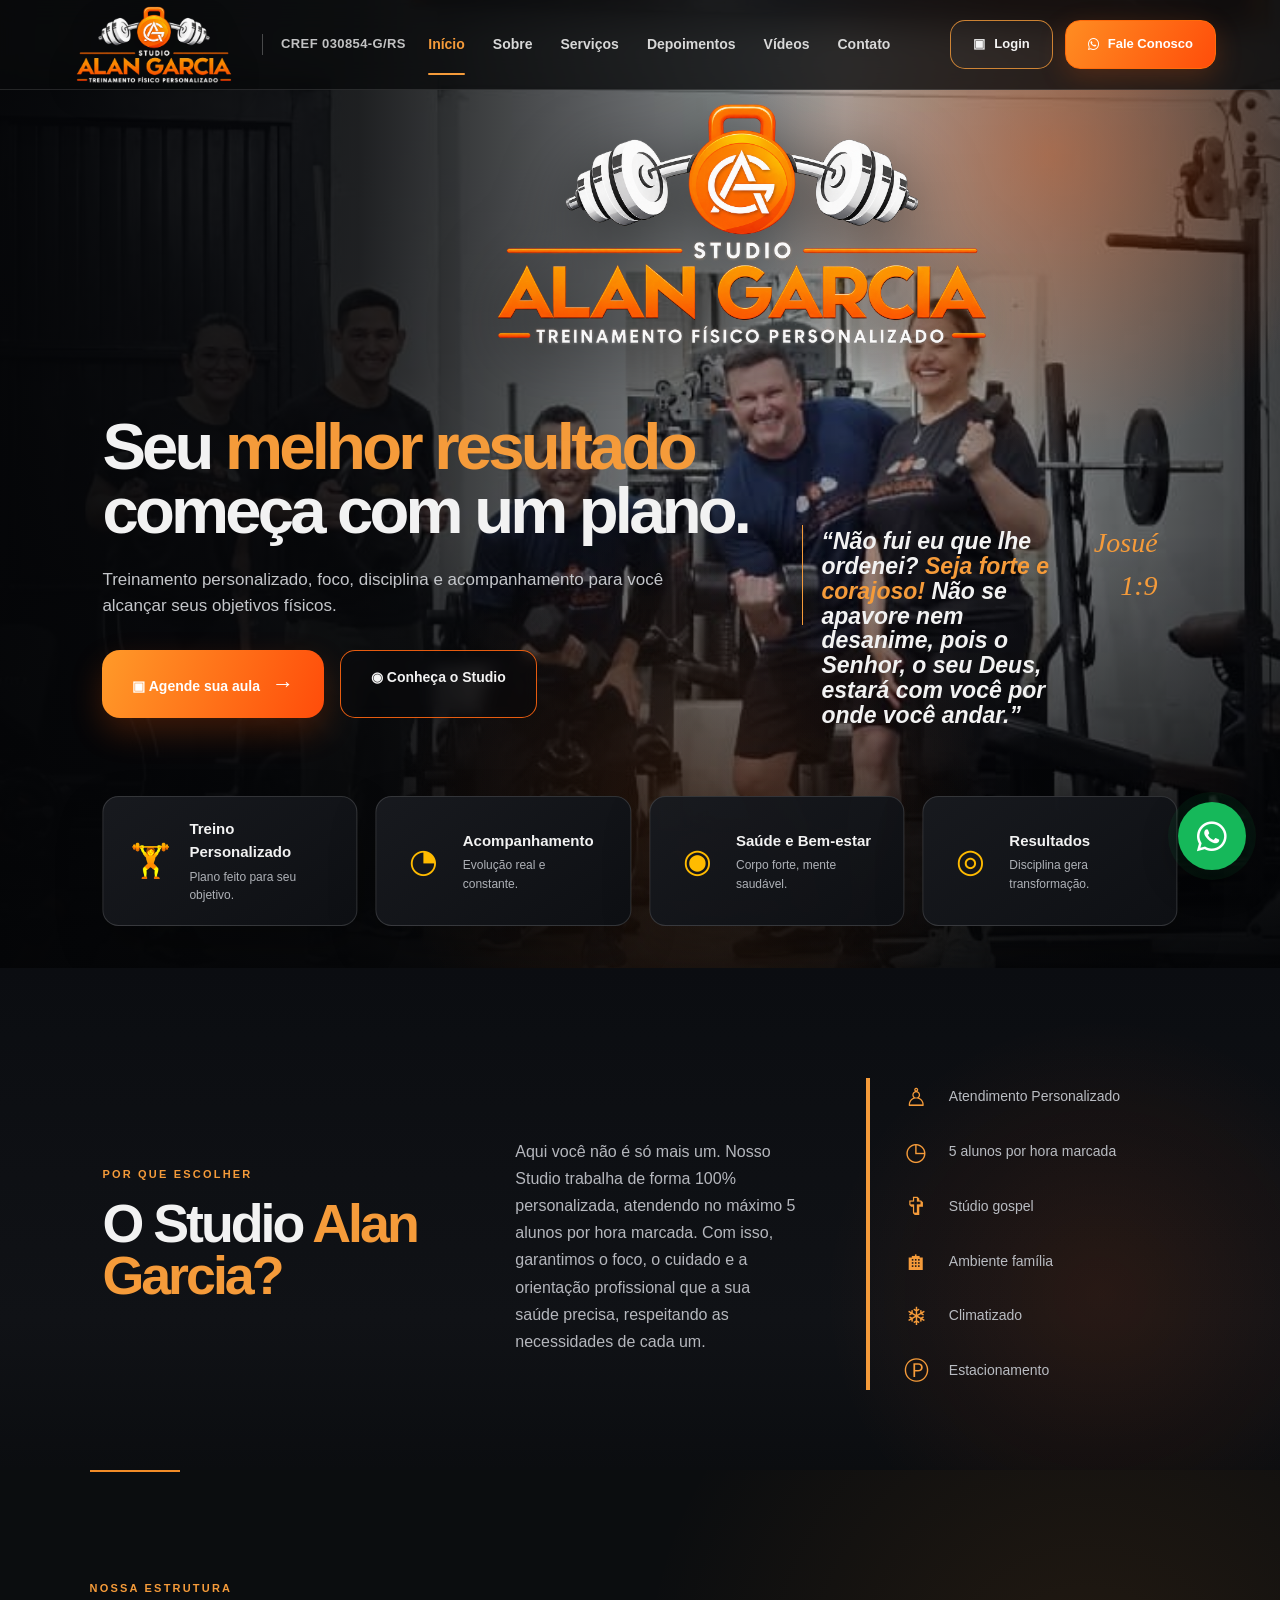
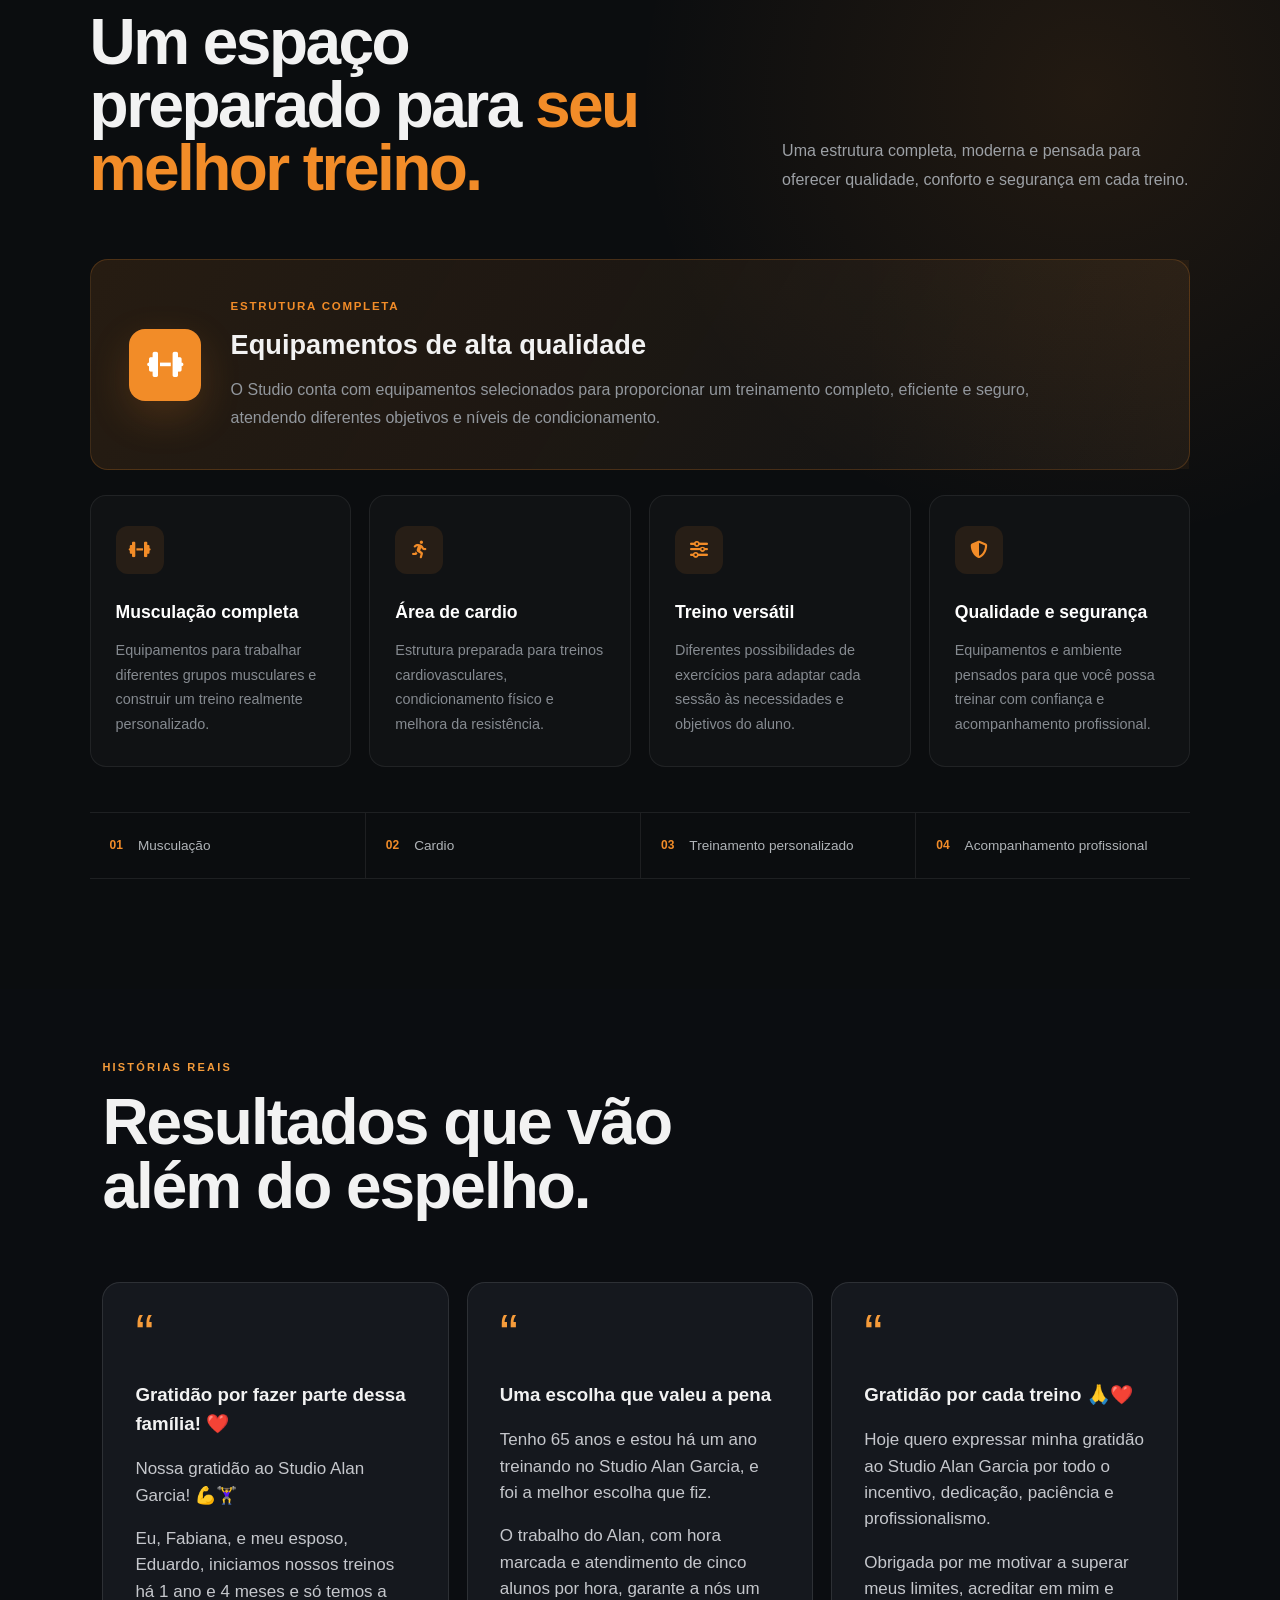
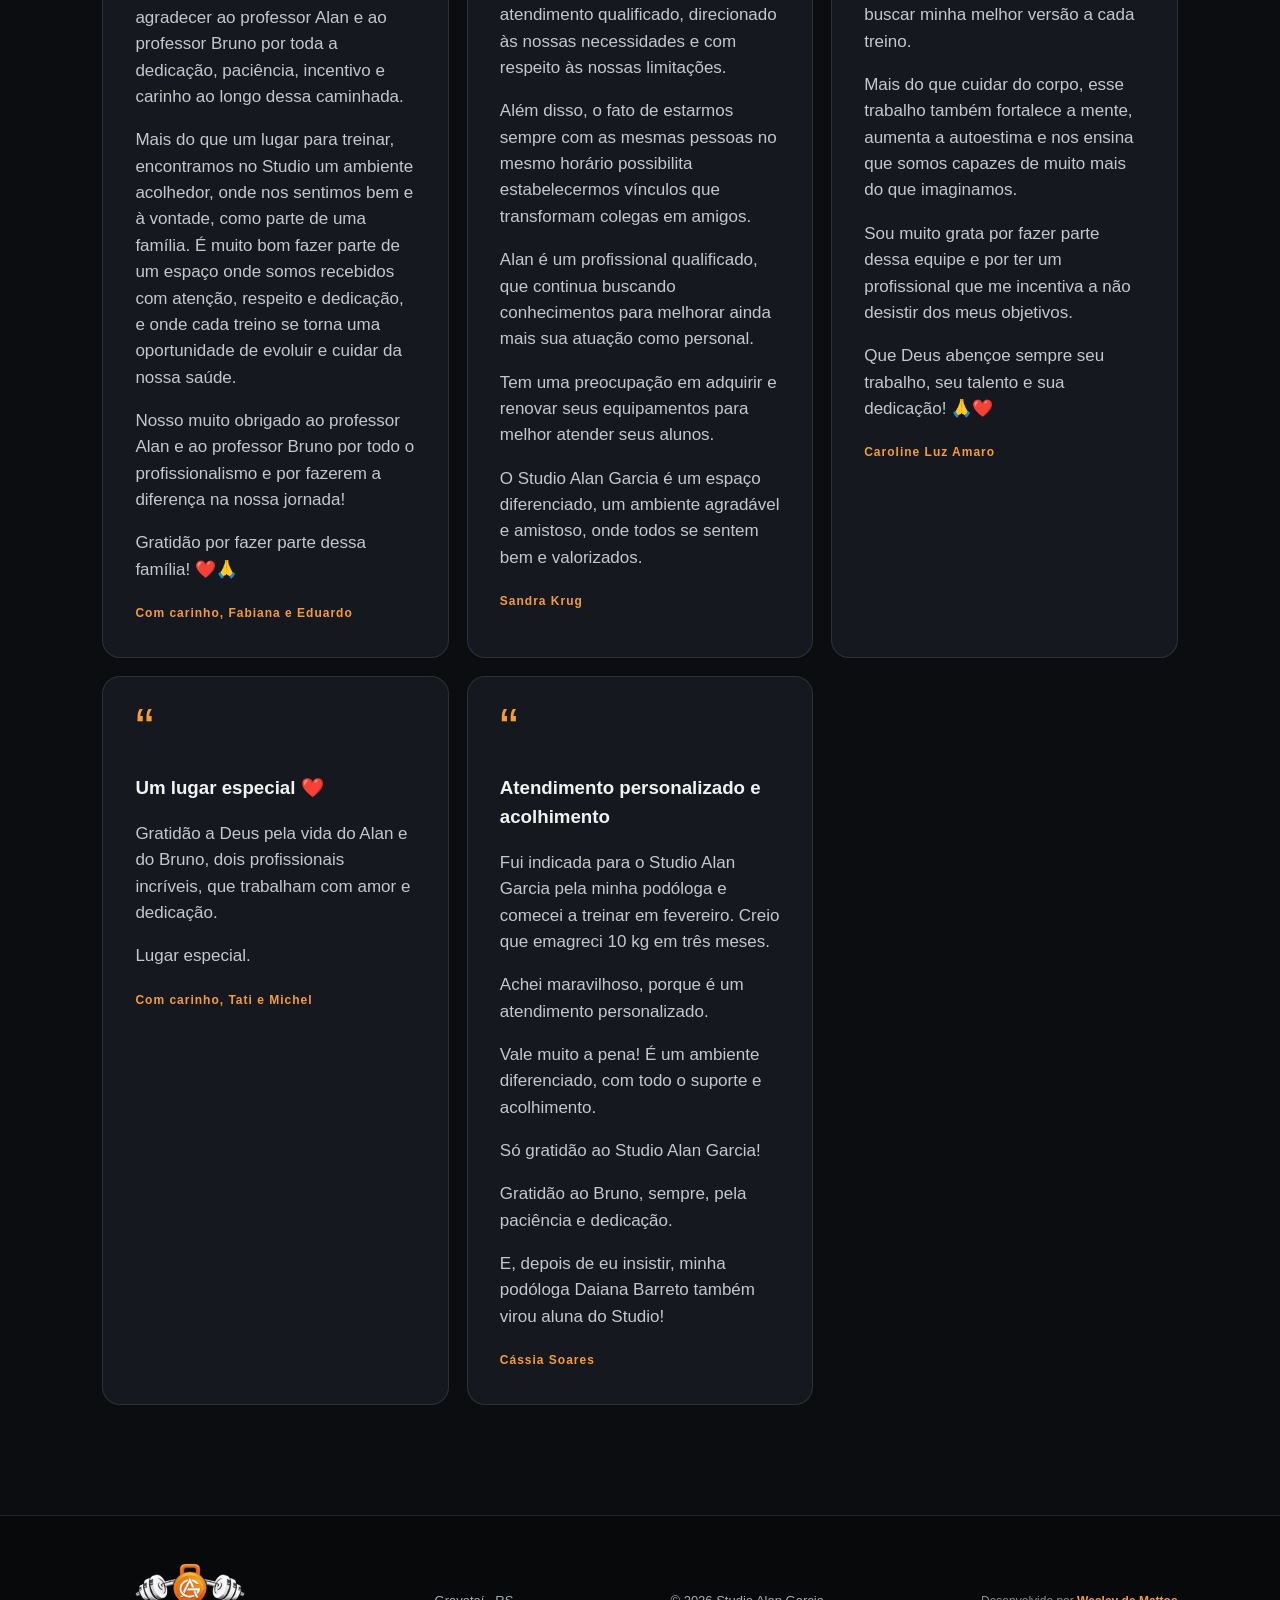
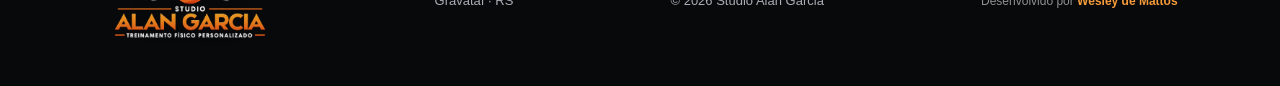
==== commit cf1dcee7: "novos depoimentos" ====
--- a/index.html
+++ b/index.html
@@ -329,7 +329,7 @@
 
 
 
-    
+
 <section id="depoimentos" class="v4-depoimentos">
   <div class="section-heading reveal">
     <div>
@@ -340,6 +340,7 @@
 
   <div class="testimonial-grid">
 
+    <!-- Fabiana e Eduardo -->
     <article class="testimonial reveal">
       <span>“</span>
 
@@ -368,8 +369,122 @@
       <b>Com carinho, Fabiana e Eduardo</b>
     </article>
 
+    <!-- Aluna de 65 anos -->
+    <article class="testimonial reveal">
+      <span>“</span>
+
+      <h3>Uma escolha que valeu a pena</h3>
+
+      <p>
+        Tenho 65 anos e estou há um ano treinando no Studio Alan Garcia, e foi a melhor escolha que fiz.
+      </p>
+
+      <p>
+        O trabalho do Alan, com hora marcada e atendimento de cinco alunos por hora, garante a nós um atendimento qualificado, direcionado às nossas necessidades e com respeito às nossas limitações.
+      </p>
+
+      <p>
+        Além disso, o fato de estarmos sempre com as mesmas pessoas no mesmo horário possibilita estabelecermos vínculos que transformam colegas em amigos.
+      </p>
+
+      <p>
+        Alan é um profissional qualificado, que continua buscando conhecimentos para melhorar ainda mais sua atuação como personal.
+      </p>
+
+      <p>
+        Tem uma preocupação em adquirir e renovar seus equipamentos para melhor atender seus alunos.
+      </p>
+
+      <p>
+        O Studio Alan Garcia é um espaço diferenciado, um ambiente agradável e amistoso, onde todos se sentem bem e valorizados.
+      </p>
+
+      <b>Sandra Krug</b>
+    </article>
+
+    <!-- Caroline Luz Amaro -->
+    <article class="testimonial reveal">
+      <span>“</span>
+
+      <h3>Gratidão por cada treino 🙏❤️</h3>
+
+      <p>
+        Hoje quero expressar minha gratidão ao Studio Alan Garcia por todo o incentivo, dedicação, paciência e profissionalismo.
+      </p>
+
+      <p>
+        Obrigada por me motivar a superar meus limites, acreditar em mim e buscar minha melhor versão a cada treino.
+      </p>
+
+      <p>
+        Mais do que cuidar do corpo, esse trabalho também fortalece a mente, aumenta a autoestima e nos ensina que somos capazes de muito mais do que imaginamos.
+      </p>
+
+      <p>
+        Sou muito grata por fazer parte dessa equipe e por ter um profissional que me incentiva a não desistir dos meus objetivos.
+      </p>
+
+      <p>
+        Que Deus abençoe sempre seu trabalho, seu talento e sua dedicação! 🙏❤️
+      </p>
+
+      <b>Caroline Luz Amaro</b>
+    </article>
+
+    <!-- Tati e Michel -->
+    <article class="testimonial reveal">
+      <span>“</span>
+
+      <h3>Um lugar especial ❤️</h3>
+
+      <p>
+        Gratidão a Deus pela vida do Alan e do Bruno, dois profissionais incríveis, que trabalham com amor e dedicação.
+      </p>
+
+      <p>
+        Lugar especial.
+      </p>
+
+      <b>Com carinho, Tati e Michel</b>
+    </article>
+
+    <!-- Cássia Soares -->
+    <article class="testimonial reveal">
+      <span>“</span>
+
+      <h3>Atendimento personalizado e acolhimento</h3>
+
+      <p>
+        Fui indicada para o Studio Alan Garcia pela minha podóloga e comecei a treinar em fevereiro. Creio que emagreci 10 kg em três meses.
+      </p>
+
+      <p>
+        Achei maravilhoso, porque é um atendimento personalizado.
+      </p>
+
+      <p>
+        Vale muito a pena! É um ambiente diferenciado, com todo o suporte e acolhimento.
+      </p>
+
+      <p>
+        Só gratidão ao Studio Alan Garcia!
+      </p>
+
+      <p>
+        Gratidão ao Bruno, sempre, pela paciência e dedicação.
+      </p>
+
+      <p>
+        E, depois de eu insistir, minha podóloga Daiana Barreto também virou aluna do Studio!
+      </p>
+
+      <b>Cássia Soares</b>
+    </article>
+
   </div>
 </section>
+
+
 
   </main>
 
--- a/css/style.css
+++ b/css/style.css
@@ -5426,3 +5426,83 @@
 }
 
 
+/* Botão voltar ao site na tela de login */
+.login-back-site {
+  position: fixed;
+  top: 22px;
+  left: 24px;
+  z-index: 1000;
+
+  display: inline-flex;
+  align-items: center;
+  gap: 9px;
+
+  padding: 10px 15px;
+  border: 1px solid rgba(255, 255, 255, 0.14);
+  border-radius: 10px;
+
+  background: rgba(15, 17, 21, 0.88);
+  color: #f5f5f5;
+
+  font-size: 13px;
+  font-weight: 600;
+  text-decoration: none;
+
+  transition: border-color 0.2s ease, background 0.2s ease;
+}
+
+.login-back-site:hover {
+  background: rgba(255, 122, 24, 0.12);
+  border-color: #ff7a18;
+}
+
+.login-back-site i {
+  color: #ff7a18;
+}
+
+@media (max-width: 600px) {
+  .login-back-site {
+    top: 12px;
+    left: 12px;
+    padding: 9px 11px;
+    font-size: 12px;
+  }
+}
+
+
+
+.login-back-site {
+  position: fixed;
+  top: 20px;
+  left: 20px;
+  z-index: 1000;
+
+  display: inline-flex;
+  align-items: center;
+  gap: 8px;
+
+  padding: 10px 14px;
+  border: 1px solid rgba(255, 255, 255, 0.18);
+  border-radius: 8px;
+
+  background: #15171b;
+  color: #fff;
+  text-decoration: none;
+  font-size: 13px;
+  font-weight: 600;
+}
+
+.login-back-site:hover {
+  border-color: #ff7a18;
+  color: #ff7a18;
+}
+
+@media (max-width: 600px) {
+  .login-back-site {
+    top: 12px;
+    left: 12px;
+  }
+}
+
+
+
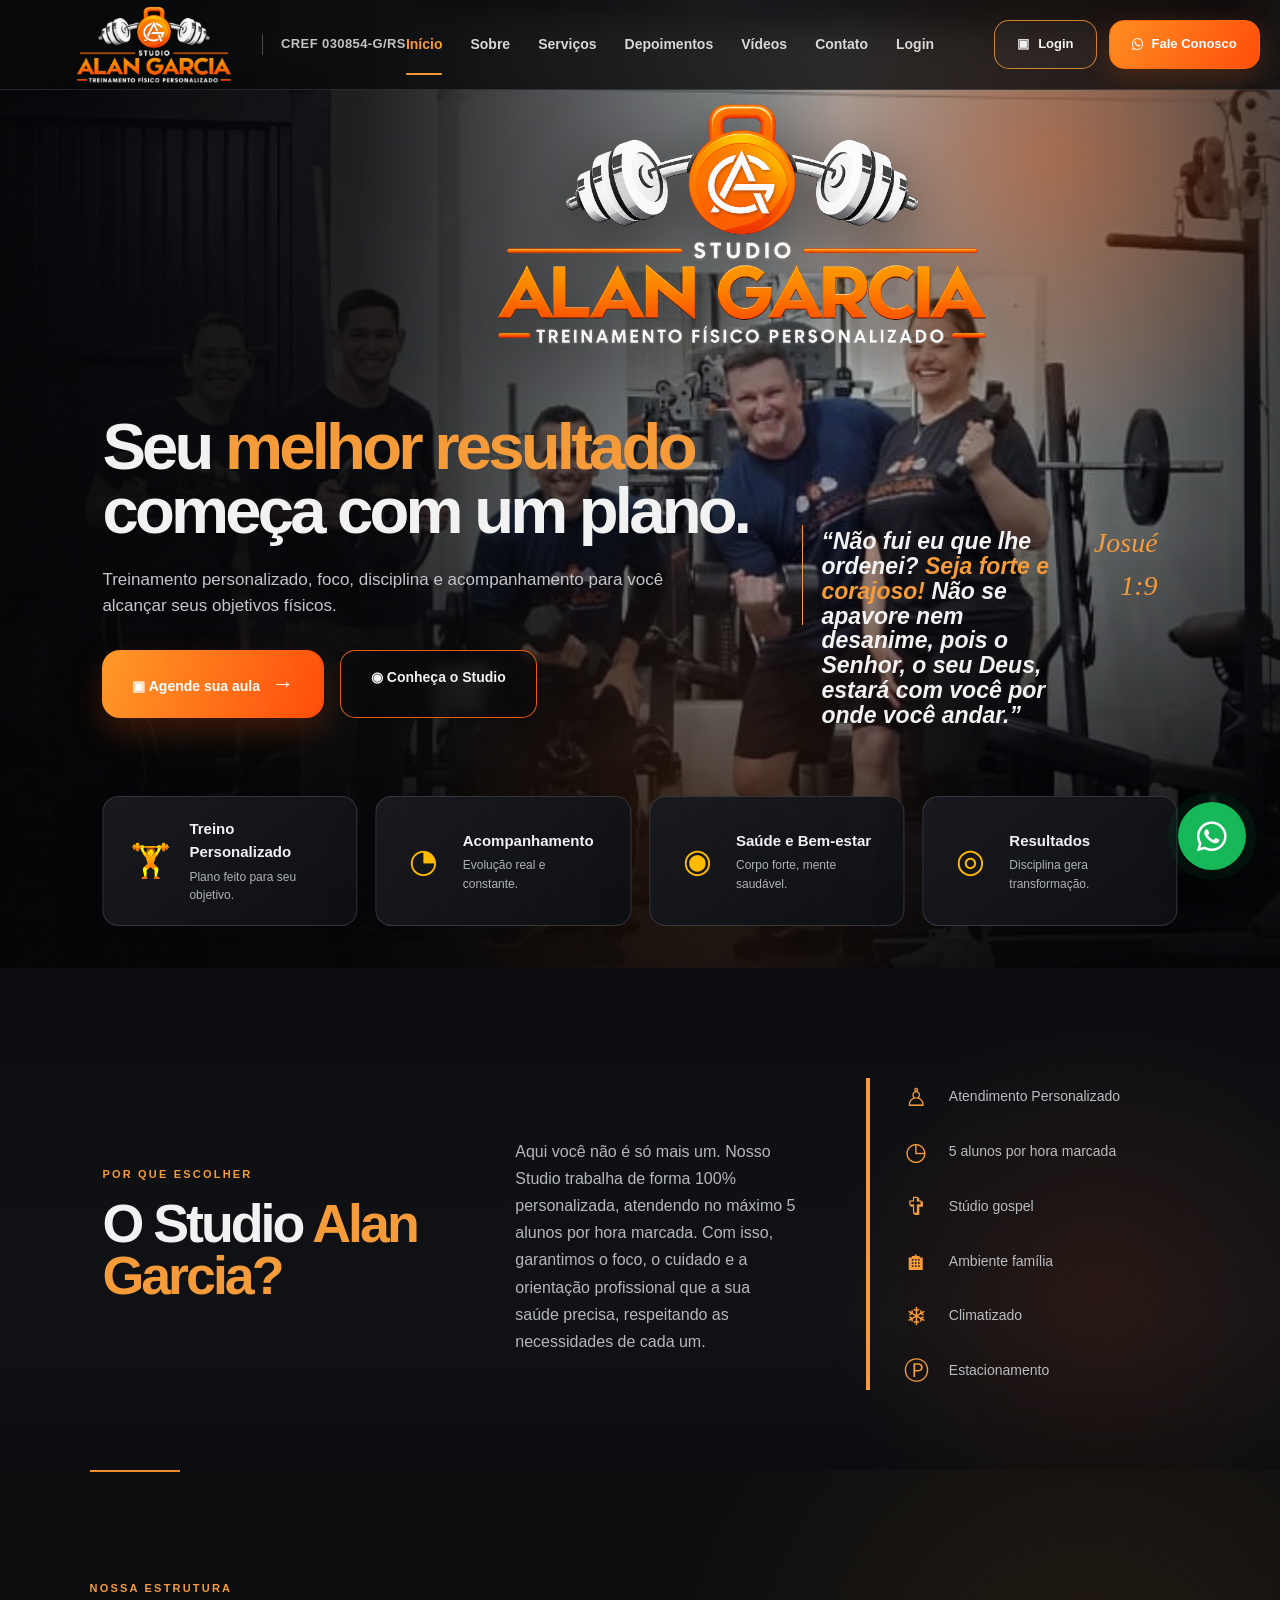
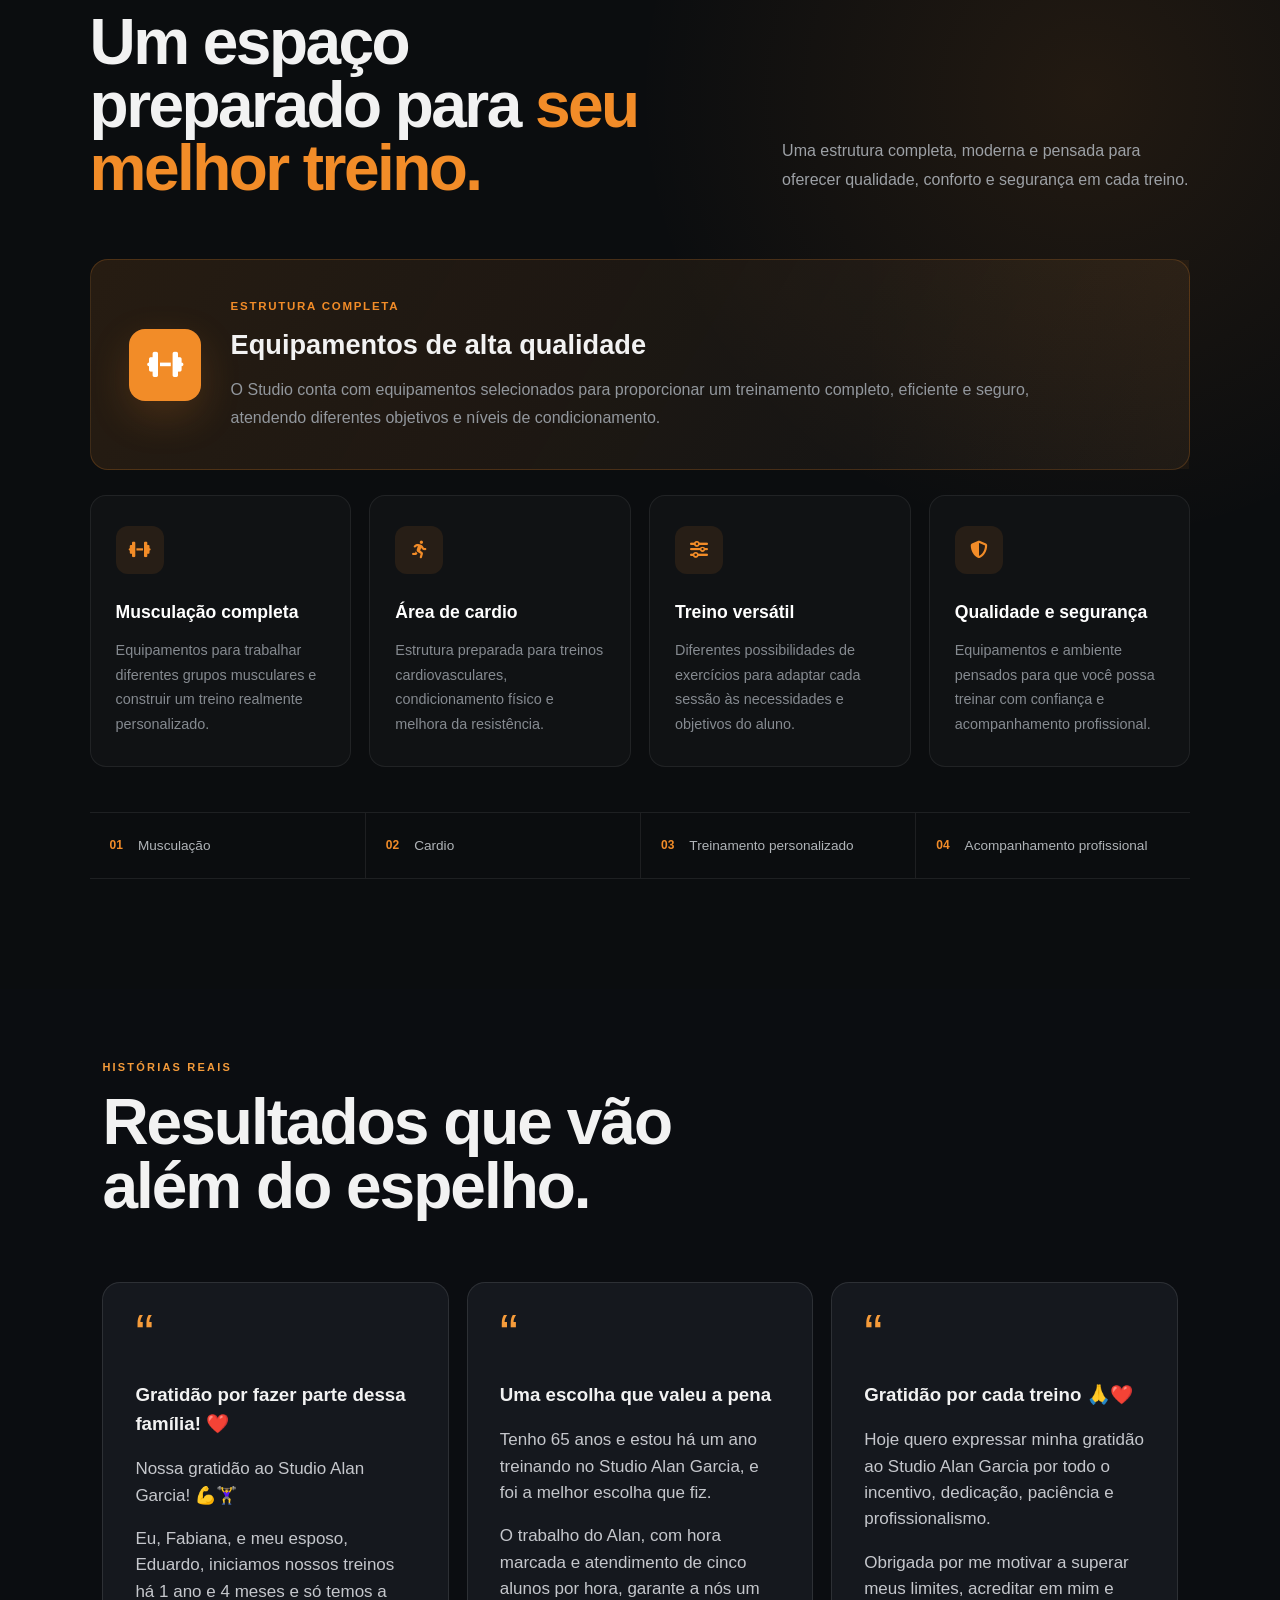
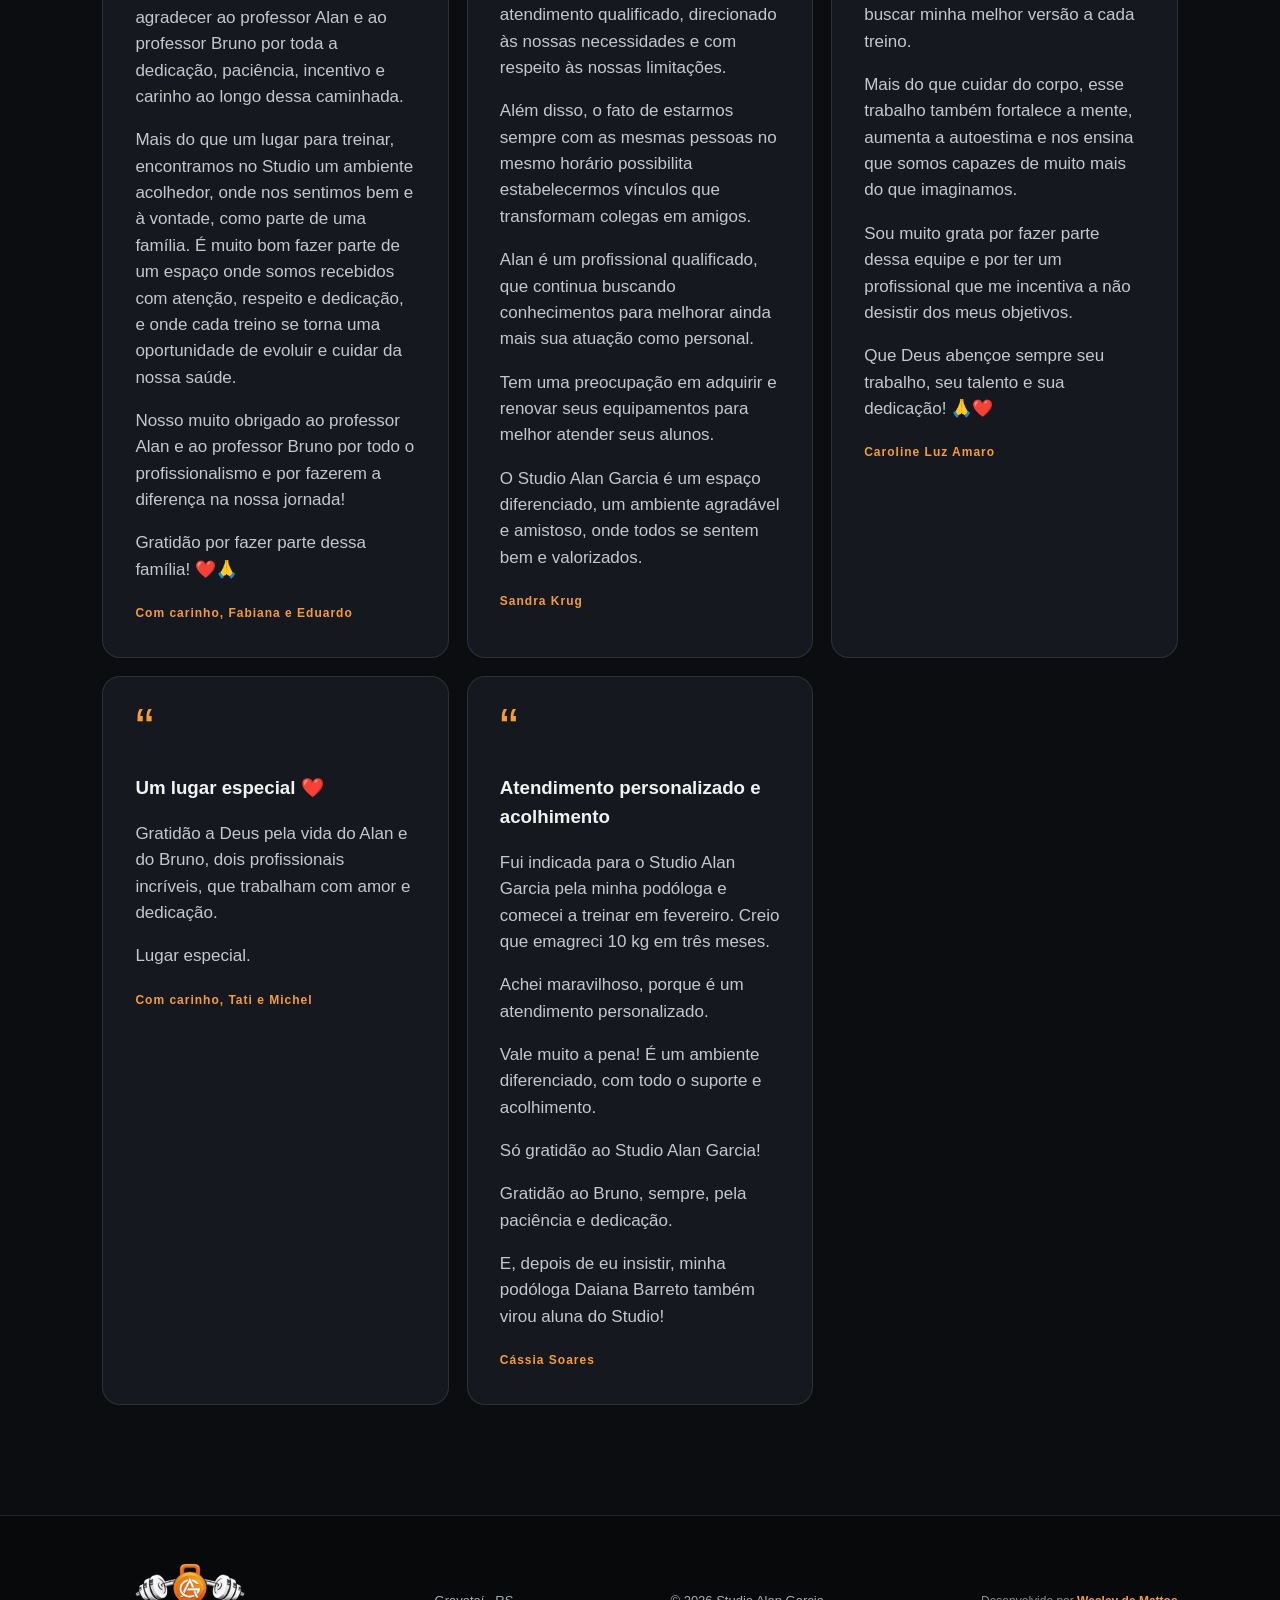
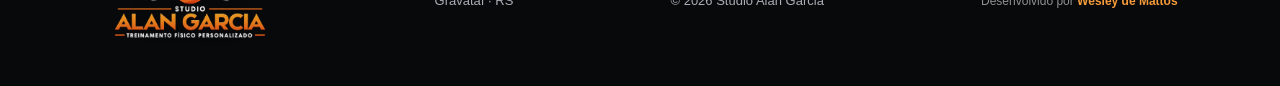
==== commit dadc1949: "botao login" ====
--- a/index.html
+++ b/index.html
@@ -86,6 +86,7 @@
       <a href="#depoimentos">Depoimentos</a>
       <a href="videos.html" data-link>Vídeos</a>
       <a href="contato.html" data-link>Contato</a>
+      <a href="login.html" data-link>Login</a>
     </nav>
 
     <div class="header-actions">
--- a/css/style.css
+++ b/css/style.css
@@ -5505,4 +5505,550 @@
 }
 
 
-
+/* =========================================
+   RESPONSIVIDADE — PÁGINA SOBRE
+   ========================================= */
+
+/* Foto e apresentação */
+.about-grid {
+  display: grid;
+  grid-template-columns: minmax(0, 0.9fr) minmax(0, 1.1fr);
+  align-items: center;
+  gap: clamp(24px, 5vw, 64px);
+  width: 100%;
+  min-width: 0;
+}
+
+.about-grid > *,
+.about-grid .section-copy {
+  min-width: 0;
+}
+
+.about-grid .portrait-placeholder {
+  width: 100%;
+  max-width: 100%;
+  min-width: 0;
+  overflow: hidden;
+  border-radius: 18px;
+}
+
+.about-grid .about-portrait {
+  display: block;
+  width: 100%;
+  max-width: 100%;
+  height: auto;
+  max-height: 620px;
+  object-fit: cover;
+  object-position: center top;
+  border-radius: inherit;
+}
+
+.about-grid .section-copy h2 {
+  overflow-wrap: break-word;
+  line-height: 1.2;
+}
+
+.about-grid .section-copy p {
+  overflow-wrap: break-word;
+  line-height: 1.75;
+}
+
+.about-experience {
+  display: flex;
+  flex-direction: column;
+  gap: 6px;
+  margin-top: 24px;
+}
+
+.about-experience-number,
+.about-experience-label {
+  overflow-wrap: break-word;
+}
+
+/* Pilares */
+.values-section,
+.values-section .value-grid,
+.values-section .value {
+  min-width: 0;
+}
+
+.values-section .value-grid {
+  display: grid;
+  grid-template-columns: repeat(3, minmax(0, 1fr));
+  gap: 20px;
+}
+
+.values-section .value {
+  overflow-wrap: break-word;
+}
+
+/* Tablets e telas menores */
+@media (max-width: 900px) {
+  .about-grid {
+    grid-template-columns: minmax(0, 0.85fr) minmax(0, 1.15fr);
+    gap: 28px;
+  }
+
+  .about-grid .section-copy h2 {
+    font-size: clamp(1.7rem, 4vw, 2.3rem);
+  }
+
+  .values-section .value-grid {
+    gap: 14px;
+  }
+}
+
+/* Celulares */
+@media (max-width: 640px) {
+  .about-grid {
+    grid-template-columns: minmax(0, 1fr);
+    gap: 28px;
+  }
+
+  .about-grid .portrait-placeholder {
+    width: 100%;
+    max-width: 420px;
+    margin-inline: auto;
+  }
+
+  .about-grid .about-portrait {
+    width: 100%;
+    max-height: none;
+    aspect-ratio: 4 / 3;
+    object-fit: cover;
+    object-position: center top;
+  }
+
+  .about-grid .section-copy {
+    width: 100%;
+  }
+
+  .about-grid .section-copy h2 {
+    font-size: clamp(1.7rem, 7vw, 2.2rem);
+  }
+
+  .about-grid .section-copy p {
+    font-size: 1rem;
+    line-height: 1.75;
+  }
+
+  .about-experience {
+    margin-top: 20px;
+  }
+
+  .values-section .value-grid {
+    grid-template-columns: minmax(0, 1fr);
+    gap: 14px;
+  }
+
+  .values-section .value {
+    padding: 20px;
+  }
+}
+
+/* Celulares estreitos */
+@media (max-width: 380px) {
+  .about-grid .section-copy h2 {
+    font-size: 1.6rem;
+  }
+
+  .values-section .value {
+    padding: 16px;
+  }
+}
+
+
+/* Correção do menu mobile */
+@media (max-width: 950px) {
+  .site-header {
+    position: relative;
+  }
+
+  .menu-toggle {
+    position: relative;
+    z-index: 10002;
+    cursor: pointer;
+  }
+
+  .main-nav.open {
+    display: flex;
+    flex-direction: column;
+    visibility: visible;
+    opacity: 1;
+    pointer-events: auto;
+    z-index: 10001;
+  }
+}
+
+
+
+/* CORREÇÃO DO MENU MOBILE — PÁGINAS PREMIUM */
+@media (max-width: 850px) {
+  .premium-header {
+    position: fixed;
+    top: 0;
+    left: 0;
+    right: 0;
+    z-index: 10000;
+    display: flex;
+    justify-content: space-between;
+    align-items: center;
+  }
+
+  .premium-header .menu-toggle {
+    display: flex;
+    flex-direction: column;
+    justify-content: center;
+    align-items: center;
+    gap: 5px;
+    position: relative;
+    z-index: 10002;
+    width: 44px;
+    height: 44px;
+    padding: 8px;
+    cursor: pointer;
+    flex-shrink: 0;
+  }
+
+  .premium-header .menu-toggle span {
+    display: block;
+    width: 25px;
+    height: 2px;
+    background: #fff;
+  }
+
+  .premium-header .premium-nav {
+    display: none;
+    position: absolute;
+    top: 100%;
+    left: 0;
+    right: 0;
+    width: 100%;
+    margin: 0;
+    padding: 20px 24px;
+    flex-direction: column;
+    align-items: flex-start;
+    gap: 0;
+    background: #15181e;
+    border-bottom: 1px solid rgba(255, 255, 255, 0.12);
+    z-index: 10001;
+  }
+
+  .premium-header .premium-nav.open {
+    display: flex;
+  }
+
+  .premium-header .premium-nav a {
+    display: block;
+    width: 100%;
+    padding: 13px 0;
+  }
+
+  .premium-header .premium-nav a.active::after {
+    display: none;
+  }
+}
+
+
+/* CORREÇÃO DO MENU MOBILE */
+@media (max-width: 850px) {
+  header.site-header.premium-header {
+    position: fixed;
+    top: 0;
+    left: 0;
+    right: 0;
+    width: 100%;
+    height: 76px;
+    z-index: 10000;
+    overflow: visible;
+  }
+
+  header.site-header.premium-header > .menu-toggle {
+    display: flex;
+    flex-direction: column;
+    justify-content: center;
+    align-items: center;
+    gap: 5px;
+    position: relative;
+    z-index: 10002;
+    flex-shrink: 0;
+    width: 44px;
+    height: 44px;
+    padding: 8px;
+    border: 0;
+    background: transparent;
+    cursor: pointer;
+  }
+
+  header.site-header.premium-header > .menu-toggle span {
+    display: block;
+    width: 25px;
+    height: 2px;
+    background: #fff;
+  }
+
+  header.site-header.premium-header > nav.main-nav.premium-nav {
+    display: none;
+    position: absolute;
+    top: 100%;
+    left: 0;
+    right: 0;
+    width: 100%;
+    height: auto;
+    margin: 0;
+    padding: 12px 24px 22px;
+    flex-direction: column;
+    align-items: stretch;
+    gap: 0;
+    background: #15181e;
+    border-bottom: 1px solid rgba(255, 255, 255, 0.12);
+    box-shadow: 0 15px 30px rgba(0, 0, 0, 0.35);
+    z-index: 10001;
+  }
+
+  header.site-header.premium-header > nav.main-nav.premium-nav.open {
+    display: flex !important;
+  }
+
+  header.site-header.premium-header > nav.main-nav.premium-nav a {
+    display: block;
+    width: 100%;
+    padding: 13px 0;
+  }
+
+  header.site-header.premium-header > nav.main-nav.premium-nav a.active::after {
+    display: none;
+  }
+
+  header.site-header.premium-header .header-actions {
+    display: none;
+  }
+}
+
+
+
+/* =========================================
+   FORMAÇÃO E ESPECIALIZAÇÕES — SOBRE
+   ========================================= */
+
+.qualifications-section {
+  padding-top: 70px;
+  padding-bottom: 90px;
+}
+
+.qualifications-section .section-heading {
+  margin-bottom: 35px;
+}
+
+.qualifications-section .section-heading h2 span {
+  display: block;
+}
+
+.qualifications-section .section-heading > div > p:last-child {
+  max-width: 650px;
+  line-height: 1.8;
+  opacity: 0.78;
+}
+
+.qualification-grid {
+  display: grid;
+  grid-template-columns: repeat(3, minmax(0, 1fr));
+  gap: 22px;
+}
+
+.qualification-card {
+  padding: 30px 26px;
+  border: 1px solid rgba(255, 255, 255, 0.12);
+  border-radius: 16px;
+  background: linear-gradient(
+    145deg,
+    rgba(255, 255, 255, 0.055),
+    rgba(255, 255, 255, 0.015)
+  );
+  transition:
+    transform 0.25s ease,
+    border-color 0.25s ease,
+    background 0.25s ease;
+}
+
+.qualification-card:hover {
+  transform: translateY(-5px);
+  border-color: rgba(255, 255, 255, 0.3);
+  background: rgba(255, 255, 255, 0.065);
+}
+
+.qualification-icon {
+  display: flex;
+  align-items: center;
+  justify-content: center;
+  width: 52px;
+  height: 52px;
+  margin-bottom: 24px;
+  border-radius: 12px;
+  background: rgba(255, 255, 255, 0.09);
+  font-size: 22px;
+}
+
+.qualification-label {
+  margin-bottom: 10px;
+  font-size: 11px;
+  font-weight: 700;
+  letter-spacing: 1.5px;
+  opacity: 0.65;
+}
+
+.qualification-card h3 {
+  margin: 0 0 14px;
+  font-size: 19px;
+  line-height: 1.45;
+}
+
+.qualification-card > p:last-child {
+  margin-bottom: 0;
+  font-size: 14px;
+  line-height: 1.8;
+  opacity: 0.78;
+}
+
+.qualification-cref {
+  display: flex;
+  align-items: center;
+  gap: 16px;
+  margin-top: 28px;
+  padding: 22px 26px;
+  border: 1px solid rgba(255, 255, 255, 0.12);
+  border-radius: 14px;
+  background: rgba(255, 255, 255, 0.035);
+}
+
+.qualification-cref > i {
+  font-size: 25px;
+}
+
+.qualification-cref div {
+  display: flex;
+  flex-direction: column;
+  gap: 6px;
+}
+
+.qualification-cref span {
+  font-size: 11px;
+  letter-spacing: 1.4px;
+  opacity: 0.65;
+}
+
+.qualification-cref strong {
+  font-size: 17px;
+}
+
+@media (max-width: 850px) {
+  .qualification-grid {
+    grid-template-columns: 1fr;
+    gap: 16px;
+  }
+
+  .qualification-card {
+    padding: 25px 22px;
+  }
+
+  .qualifications-section {
+    padding-top: 45px;
+    padding-bottom: 60px;
+  }
+
+  .qualification-cref {
+    padding: 20px;
+  }
+}
+
+
+
+/* =========================================
+   CERTIFICADO — PÁGINA SOBRE
+   ========================================= */
+
+.certificate-section {
+  padding-top: 55px;
+  padding-bottom: 75px;
+}
+
+.certificate-card {
+  display: grid;
+  grid-template-columns: 0.85fr 1.15fr;
+  align-items: center;
+  gap: 35px;
+  padding: 30px;
+  border: 1px solid rgba(255, 255, 255, 0.12);
+  border-radius: 18px;
+  background: rgba(255, 255, 255, 0.025);
+}
+
+.certificate-info h3 {
+  margin: 12px 0;
+  font-size: 26px;
+}
+
+.certificate-info > p {
+  line-height: 1.7;
+  opacity: 0.8;
+}
+
+.certificate-details {
+  display: flex;
+  flex-wrap: wrap;
+  gap: 10px;
+  margin: 20px 0;
+}
+
+.certificate-details span {
+  padding: 8px 12px;
+  border: 1px solid rgba(255, 255, 255, 0.13);
+  border-radius: 8px;
+  font-size: 13px;
+}
+
+.certificate-button {
+  display: inline-flex;
+  align-items: center;
+  gap: 10px;
+  padding: 13px 18px;
+  border: 1px solid rgba(255, 255, 255, 0.2);
+  border-radius: 10px;
+  color: inherit;
+  text-decoration: none;
+  transition: background 0.2s ease;
+}
+
+.certificate-button:hover {
+  background: rgba(255, 255, 255, 0.1);
+}
+
+.certificate-image-link {
+  display: block;
+  overflow: hidden;
+  border-radius: 10px;
+  border: 1px solid rgba(255, 255, 255, 0.15);
+}
+
+.certificate-image-link img {
+  display: block;
+  width: 100%;
+  height: auto;
+  transition: transform 0.3s ease;
+}
+
+.certificate-image-link:hover img {
+  transform: scale(1.025);
+}
+
+@media (max-width: 800px) {
+  .certificate-card {
+    grid-template-columns: 1fr;
+    gap: 25px;
+    padding: 20px;
+  }
+
+  .certificate-info h3 {
+    font-size: 22px;
+  }
+}
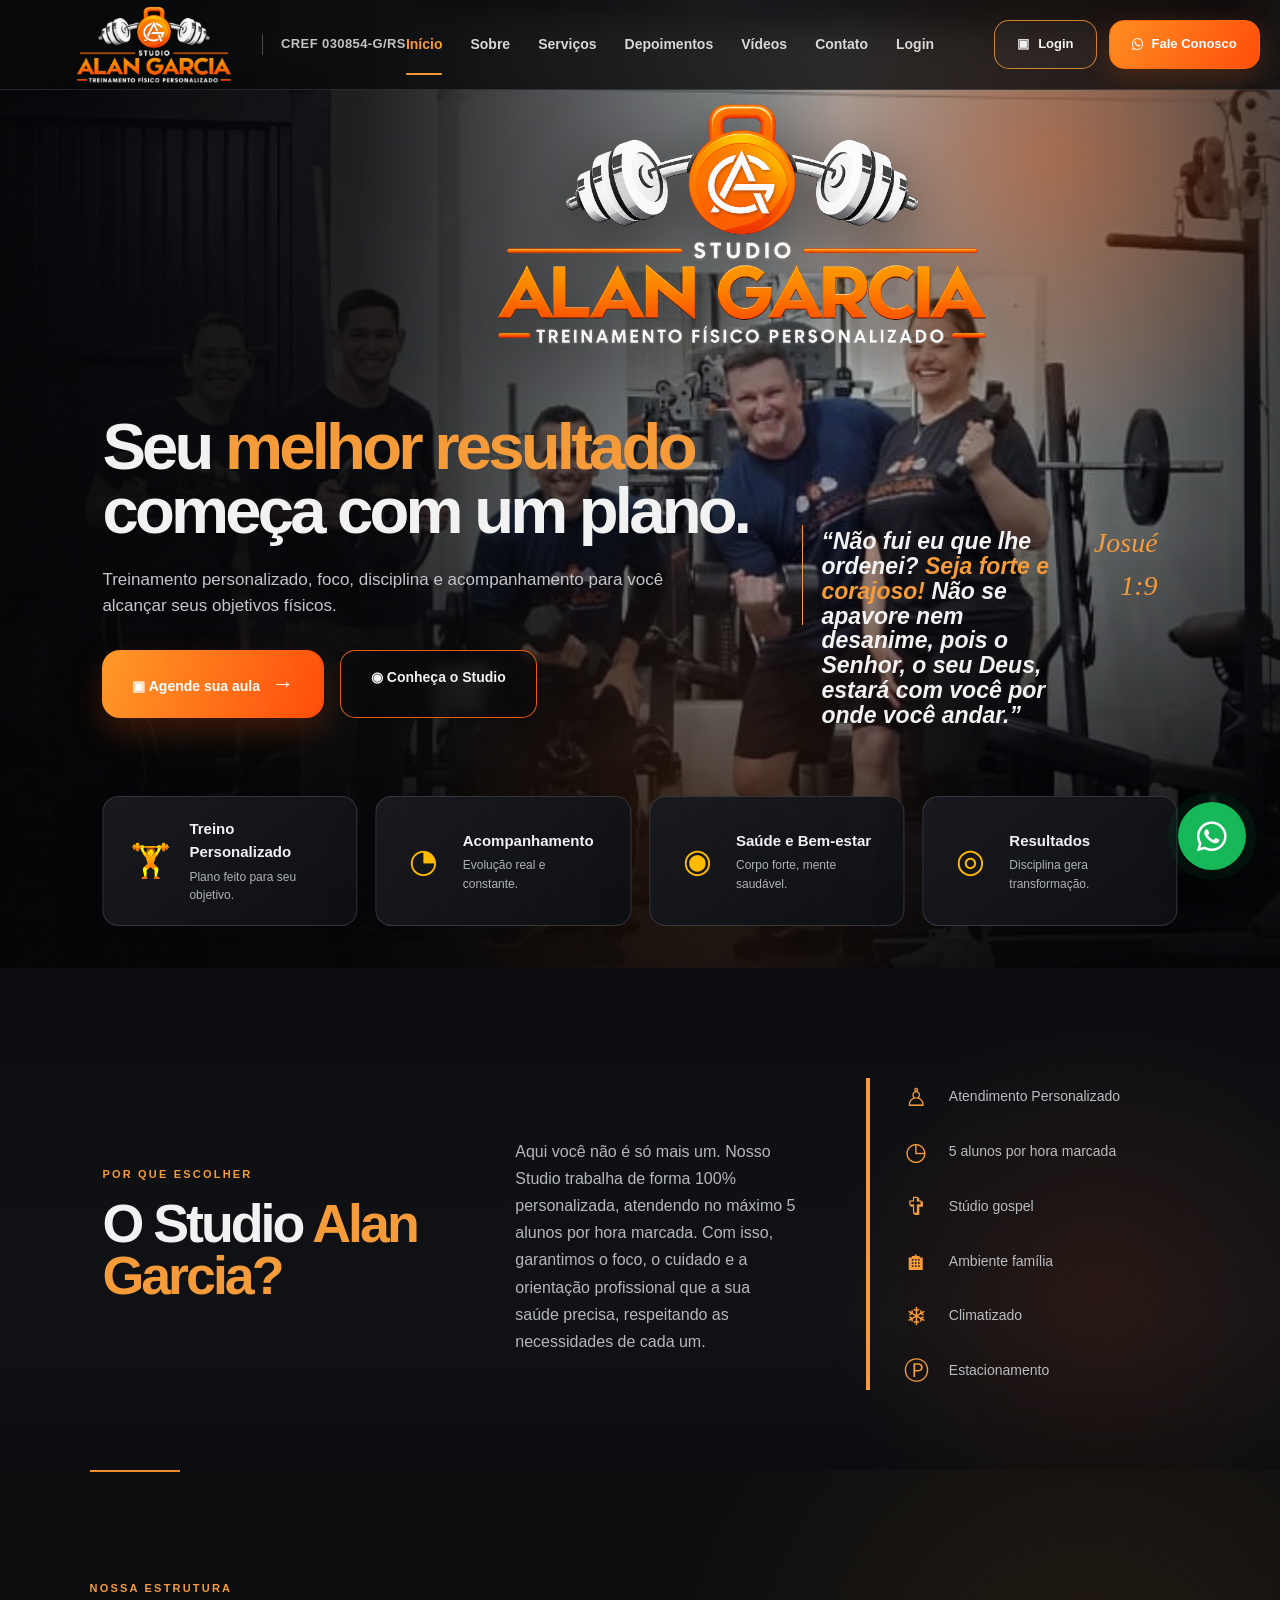
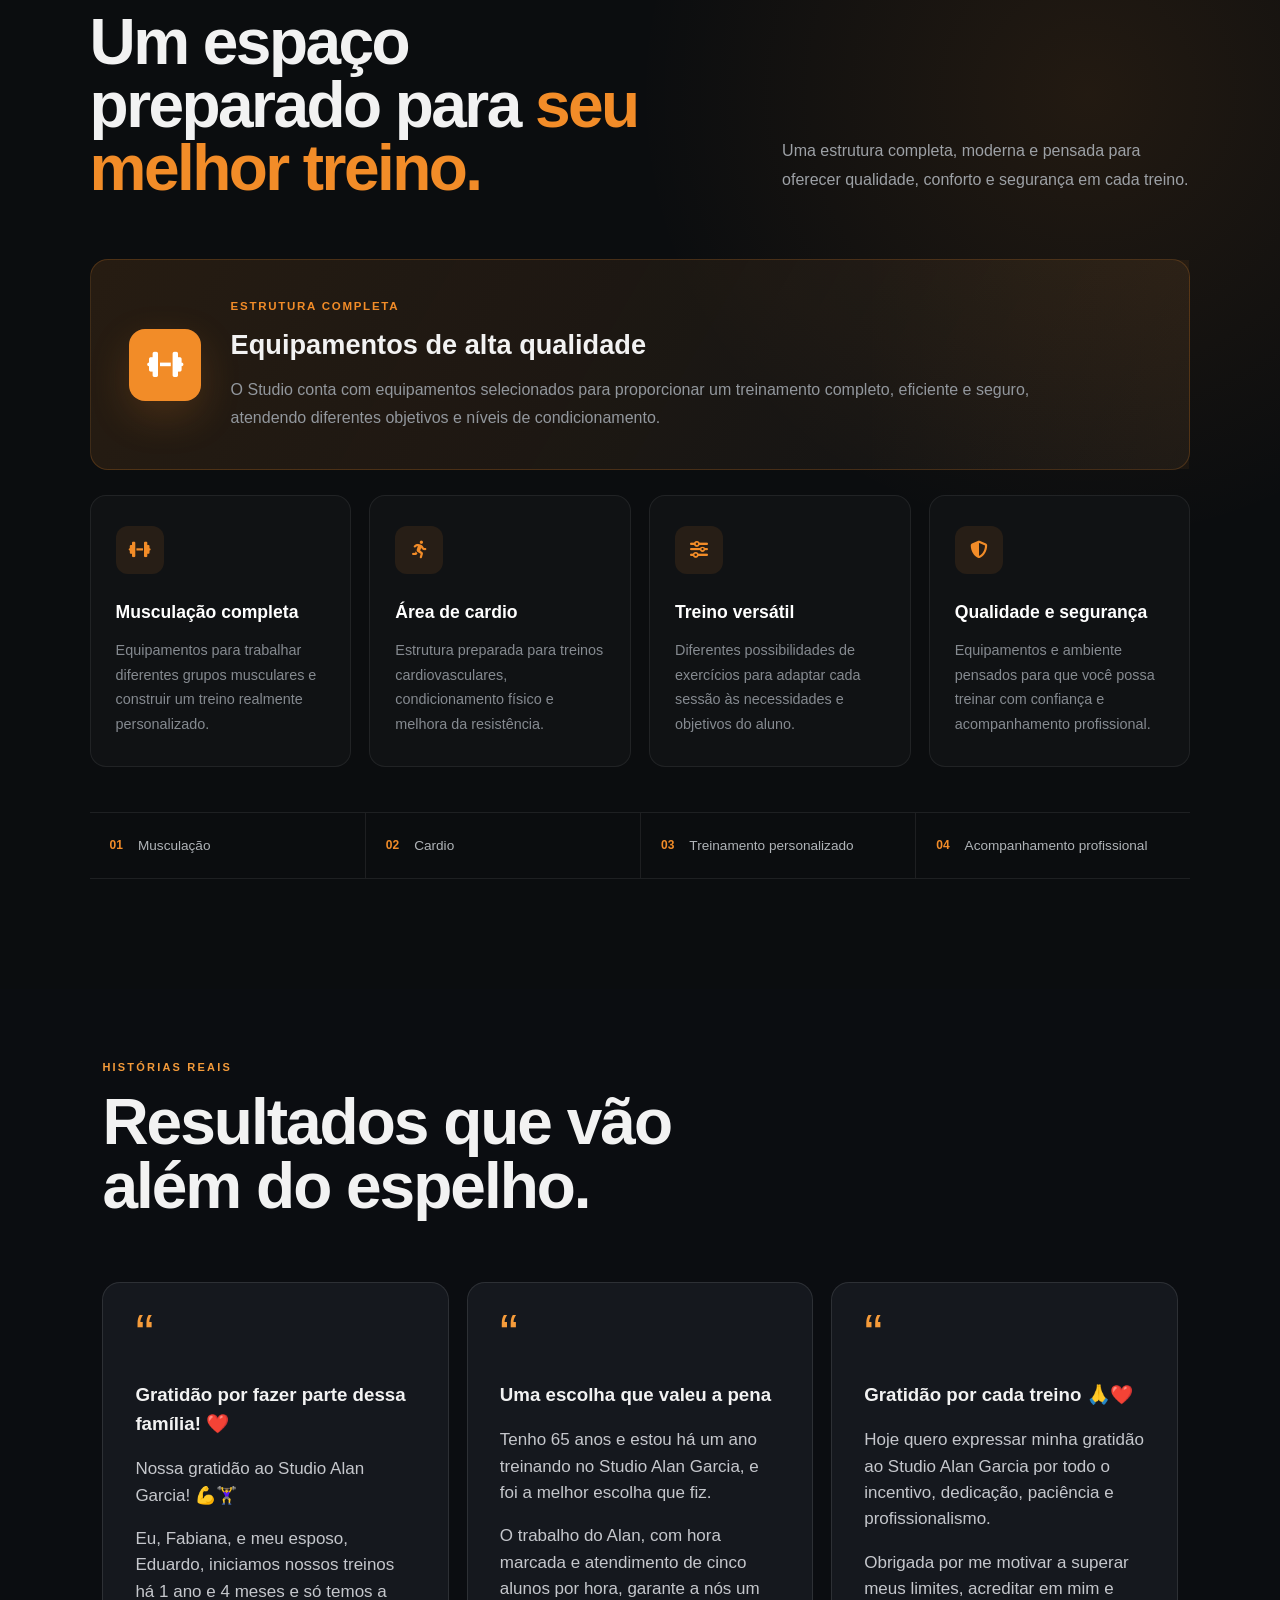
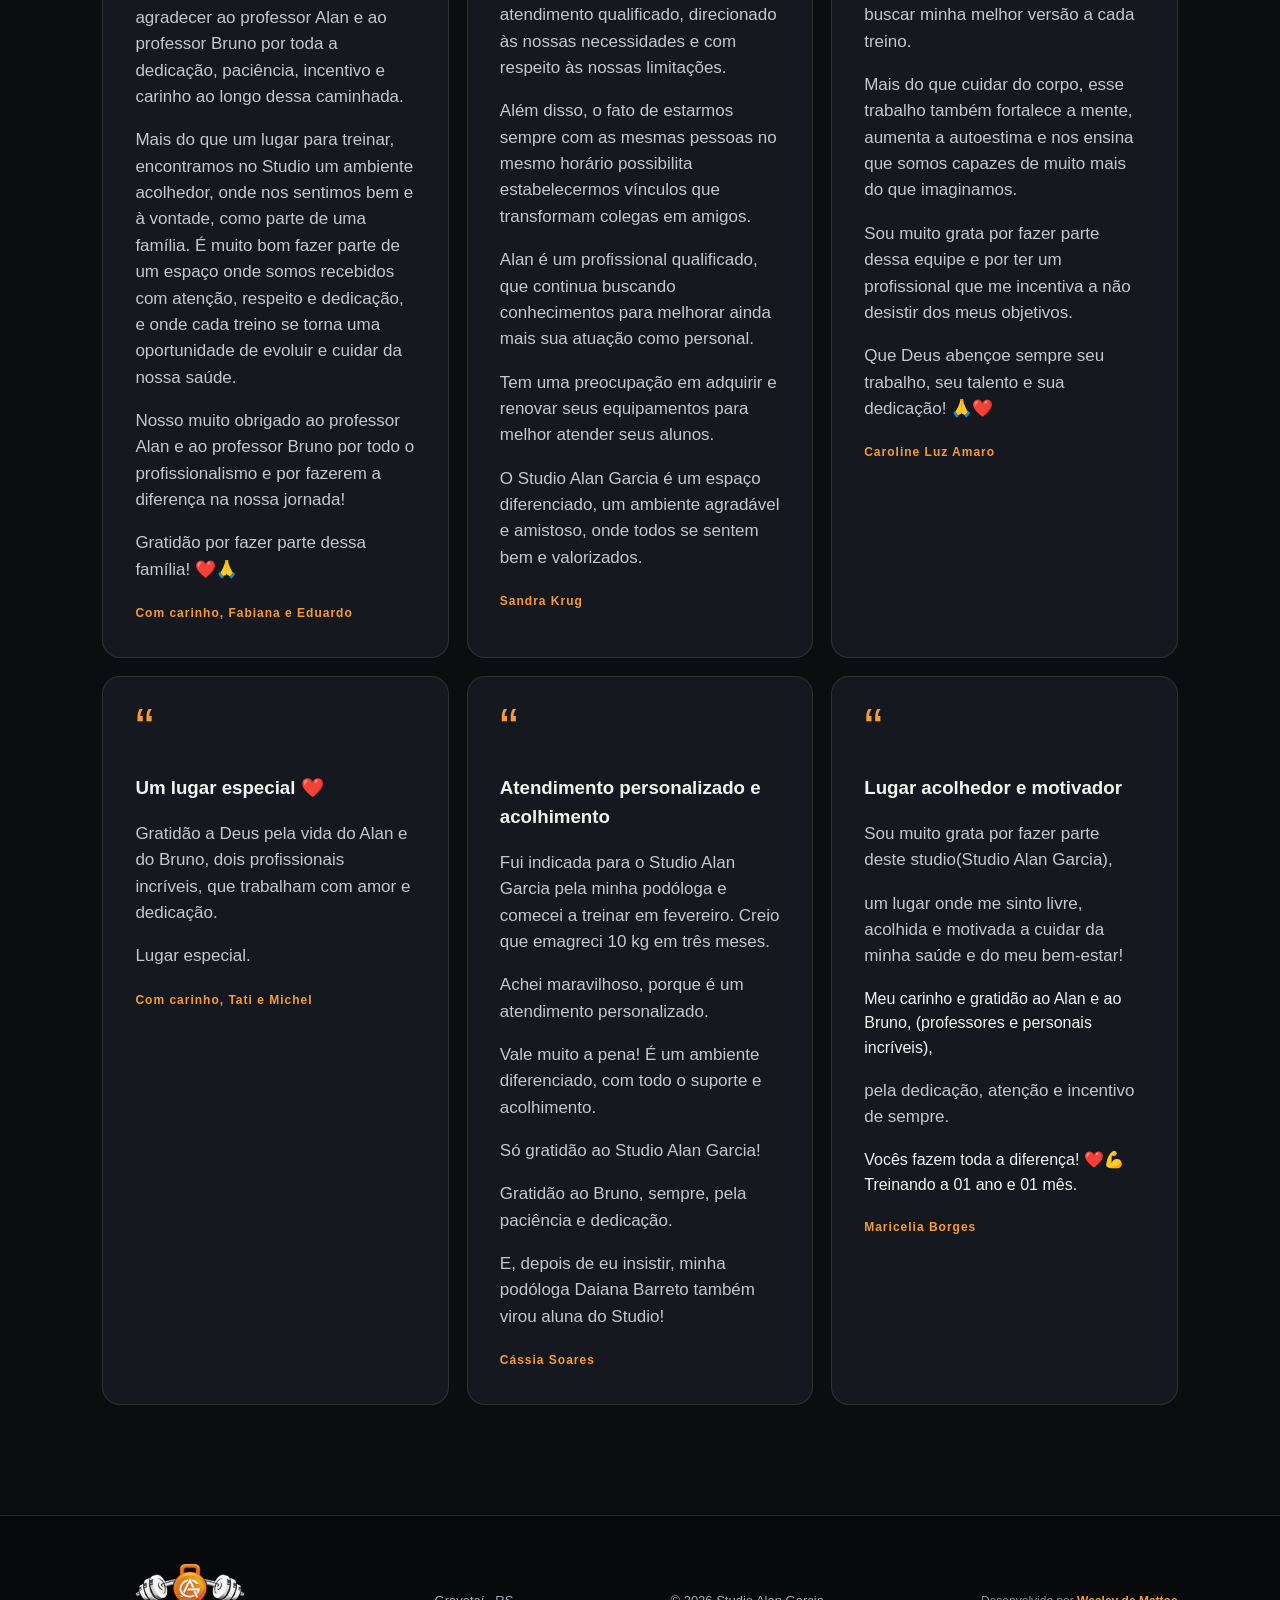
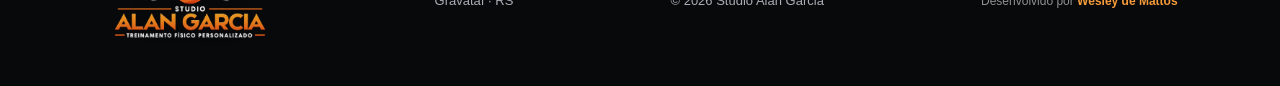
==== commit 26101738: "novo depoimento" ====
--- a/index.html
+++ b/index.html
@@ -482,6 +482,32 @@
       <b>Cássia Soares</b>
     </article>
 
+    <!-- Maricelia Borges -->
+    <article class="testimonial reveal">
+      <span>“</span>
+
+      <h3>Lugar acolhedor e motivador</h3>
+
+      <p>
+       Sou muito grata por fazer parte deste studio(Studio Alan Garcia),
+      </p>
+
+      <p>
+       um lugar onde me sinto livre, acolhida e motivada a cuidar da minha saúde e do meu bem-estar!
+      </p>
+        Meu carinho e gratidão ao Alan e ao Bruno, (professores e personais incríveis),
+      <p>
+        pela dedicação, atenção e incentivo de sempre. 
+      </p>
+
+      </p>
+       Vocês fazem toda a diferença! ❤️💪
+Treinando a 01 ano e 01 mês.
+     </p>
+
+      <b>Maricelia Borges</b>
+    </article>
+
   </div>
 </section>
 
